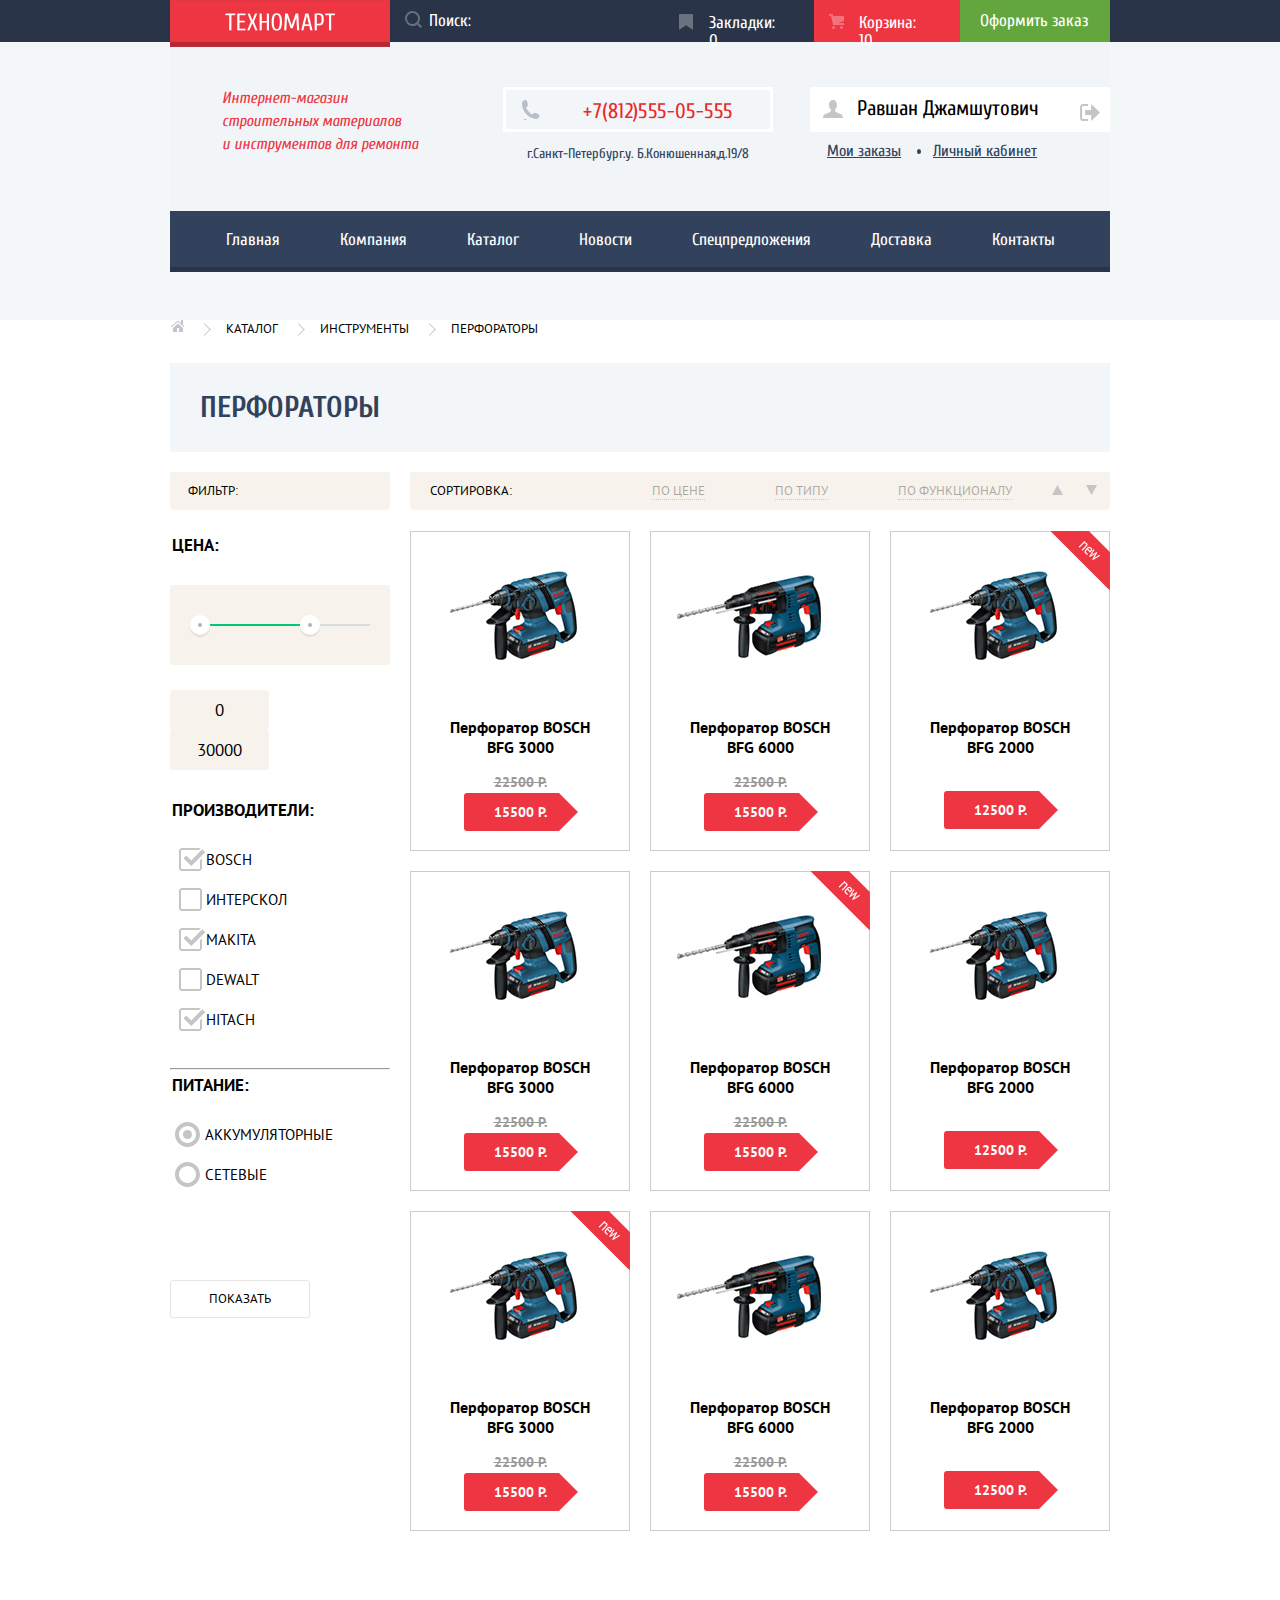
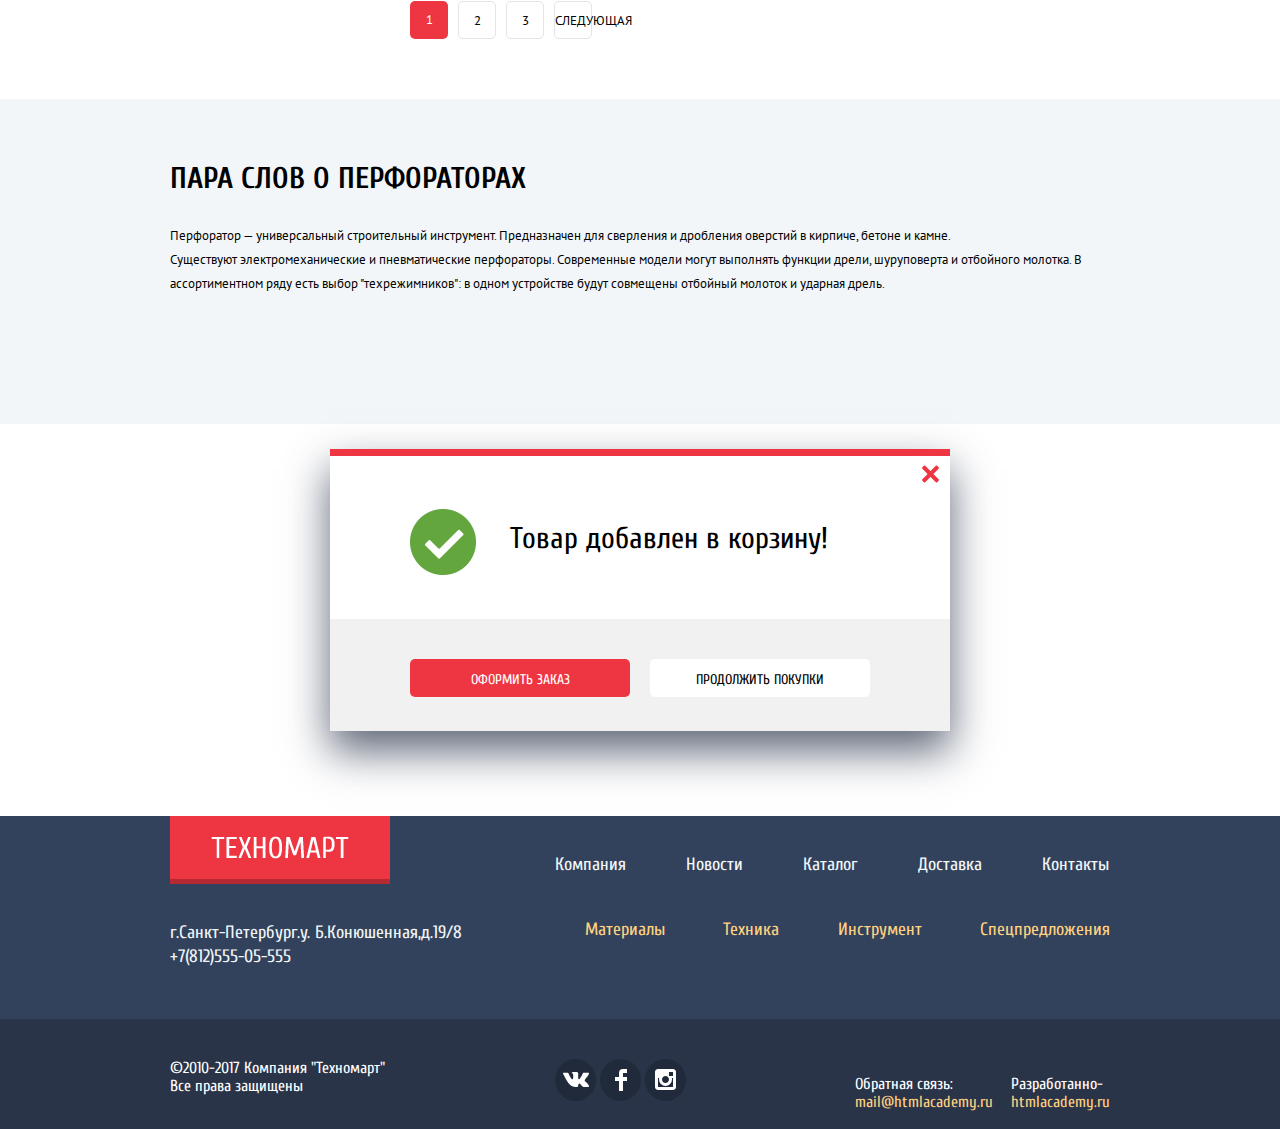
==== catalog.html @ 1ee50436 "Оформление контента" ====
<!DOCTYPE html>
<html lang="ru">

<head>
  <meta charset="utf-8">
  <title>technomart-catalog</title>
  <link href="https://fonts.googleapis.com/css?family=Cuprum:400,400i,700&amp;subset=cyrillic" rel="stylesheet">
  <link href="https://fonts.googleapis.com/css?family=PT+Sans:400,700&amp;subset=cyrillic" rel="stylesheet">
  <link rel="shortcut icon" type="image/x-icon" href="img/favicon16.png">
  <link rel="shortcut icon" type="image/x-icon" href="img/favicon32.png">
  <link rel="stylesheet" type="text/css" href="css/technomart.css">
</head>

<body>
  <header class="main_header">
    <div class="box_shopping_bar">
      <section class="shopping_bar">
        <a href="index.html" class="tehnomart_logo">
          <img src="img/tehnomart_logo.png" alt="tehnomart_logo" width="220" height="47">
        </a>
        <form method="get" action="URL" name="search_in_header" class="search_header">
          <button type="submit" name="serch_submit" value="найти" class="serch_button">
            <svg xmlns="http://www.w3.org/2000/svg" width="17" height="17" viewBox="0 0 17 17" class="serch_button">
              <path fill="#ffffff" d="M17 15.586l-3.542-3.542A7.465 7.465 0 0 0 15 7.5 7.5 7.5 0 1 0 7.5 15c1.71 0 3.282-.579 4.544-1.542L15.586 17 17 15.586zM2 7.5C2 4.467 4.467 2 7.5 2 10.532 2 13 4.467 13 7.5c0 3.032-2.468 5.5-5.5 5.5A5.506 5.506 0 0 1 2 7.5z" /></svg>
          </button>
          <label class="search_headline hidden_item" for="serch_id">Поиск:</label>
          <input type="search" class="search_line" id="serch_id">
        </form>
        <ul class="purchase_inform_list">
          <li class="purchase_inform_item"><a href="#" class="bookmarks">Закладки: 0</a></li>
          <li class="purchase_inform_item"><a href="#" class="basket basket_current">Корзина: 10</a></li>
          <li><a href="#" class="checkout_button">Оформить заказ</a></li>
        </ul>
      </section>
    </div>
    <div class="box_inform_and_navigation">
      <section class="inform_bar">
        <h1>
          Интернет-магазин<br>
          строительных материалов<br>
          и инструментов для ремонта<br>
        </h1>
        <address>
          <a href="tel:+7(812)555-05-555" class="tel_technomart">+7(812)555-05-555</a>
          <div class="street">г.Санкт-Петербург.у. Б.Конюшенная,д.19/8</div>
        </address>
        <div class="user_box">
          <div class="user_personal">
            <svg xmlns="http://www.w3.org/2000/svg" width="20" height="18" viewBox="0 0 20 18" class="user_icon">
              <path fill="#c5c5c5" d="M17.881 14.166c-2.144-.735-4.256-1.666-5.207-2.39-.657-.501-.77-1.618-.517-2.415 1.118-.903 1.864-2.477 1.864-4.278C14.021 2.276 12.221 0 10 0S5.979 2.276 5.979 5.083c0 1.801.746 3.374 1.863 4.277.253.798.141 1.915-.517 2.416-.95.724-3.063 1.654-5.207 2.39S0 18 0 18h20s.025-3.099-2.119-3.834z" />
            </svg>
            <a href="#" class="personal_profile">Равшан Джамшутович</a>
            <svg xmlns="http://www.w3.org/2000/svg" width="21" height="17" viewBox="0 0 21 17" class="logout_icon">
              <g fill="#c5c5c5">
                <path fill="#c5c5c5" d="M21 8.5L12.125 0v6h-6v5h6v6z" />
                <path fill="#c5c5c5" d="M3.106 13.952V3.048c.018-.376.171-1.057 1.01-1.057h5.027V0H4.116C1.938 0 1.112 1.81 1.087 3.027v10.946C1.112 15.189 1.938 17 4.116 17h5.027v-1.99H4.116c-.839 0-.992-.683-1.01-1.058z" />
              </g>
              <a class="visually_hidden profile_output">Выход</a>
            </svg>
          </div>
          <ul class="personal_list">
            <li class="personal_item"><a href="#">Мои заказы</a></li>
            <li class="personal_item"><a href="#">Личный кабинет</a></li>
          </ul>
        </div>
      </section>
      <nav class="site_navigation">
        <ul class="site_navigation_list">
          <li><a href="index.html" class="site_navigation_item">Главная</a></li>
          <li><a href="#" class="site_navigation_item">Компания</a></li>
          <li><a href="#" class="site_navigation_item">Каталог</a></li>
          <li><a href="#" class="site_navigation_item">Новости</a></li>
          <li><a href="#" class="site_navigation_item">Спецпредложения</a></li>
          <li><a href="#" class="site_navigation_item">Доставка</a></li>
          <li><a href="#" class="site_navigation_item">Контакты</a></li>
        </ul>
      </nav>
    </div>
  </header>
  <main class="container">
    <ul class="breadcrumbs">
      <li class="breadcrumbs_item"><a href="index.html" class="home_page"><span class="visually_hidden">Главная</span></a></li>
      <li class="breadcrumbs_item"><a href="catalog.html">Каталог</a></li>
      <li class="breadcrumbs_item"><a href="#">Инструменты</a></li>
      <li class="breadcrumbs_current">Перфораторы</li>
    </ul>
    <h1 class="inner_page">Перфораторы</h1>
    <div class="container_page">
      <section class="filters">
        <h2 class="headline_filters">Фильтр:</h2>
        <form method="get" action="URL" name="catalog_filter">
          <fieldset class="filters_item">
            <legend>цена:</legend>
            <div class="range_filter">
              <div class="range_controls">
                <div class="scale">
                  <div class="bar"></div>
                </div>
                <div class="toggle toggle_min"></div>
                <div class="toggle toggle_max"></div>
              </div>
              <div class="price_controls">
                <input name="min_price" type="text" value="0" class="min_price" />
                <input name="max_price" type="text" value="30000" class="max_price" />
              </div>
            </div>
          </fieldset>
          <fieldset class="filters_item">
            <legend>Производители:</legend>
            <ul>
              <li class="filters_manufacturers">
                <label for="checkbox_BOSCH" class="label_checkbox">
                  <input type="checkbox" name="filter_by_manufacturers" id="checkbox_BOSCH" value="BOSCH" class="visually_hidden filter_input filter_input_checkbox" checked>
                  <span class="checkbox_indicator"></span>
                  BOSCH</label>
              </li>
              <li class="filters_manufacturers">
                <label for="checkbox_Интерскол" class="label_checkbox">
                  <input type="checkbox" name="filter_by_manufacturers" id="checkbox_Интерскол" value="Интерскол"" class=" visually_hidden filter_input filter_input_checkbox">
                  <span class="checkbox_indicator"></span>
                  Интерскол</label>
              </li>
              <li class="filters_manufacturers">
                <label for="checkbox_Makita" class="label_checkbox">
                  <input type="checkbox" name="filter_by_manufacturers" id="checkbox_Makita" value="Makita" class="visually_hidden filter_input filter_input_checkbox" checked>
                  <span class="checkbox_indicator"></span>
                  Makita</label>
              </li>
              <li class="filters_manufacturers">
                <label for="checkbox_Dewalt" class="label_checkbox">
                  <input type="checkbox" name="filter_by_manufacturers" id="checkbox_Dewalt" value="Dewalt" class="visually_hidden filter_input filter_input_checkbox">
                  <span class="checkbox_indicator"></span>
                  Dewalt</label>
              </li>
              <li class="filters_manufacturers">
                <label for="checkbox_Hitach" class="label_checkbox">
                  <input type="checkbox" name="filter_by_manufacturers" id="checkbox_Hitach" value="Hitachi" class="visually_hidden filter_input filter_input_checkbox" checked>
                  <span class="checkbox_indicator"></span>
                  Hitach</label><br>
              </li>
            </ul>
          </fieldset>
          <hr>
          <fieldset class="filters_item">
            <legend>Питание:</legend>
            <ul>
              <li class="filters_manufacturers">
                <label for="supply_rechargeable" class="supply_label">
                  <input type="radio" value="rechargeable" id="supply_rechargeable" name="filter_by_supply" class="visually_hidden input_radio" checked>
                  <span class="radio_indicator"></span>
                  Аккумуляторные</label>
              </li>
              <li class="filters_manufacturers">
                <label for="supply_networked" class="supply_label">
                  <input type="radio" value="networked" id="supply_networked" name="filter_by_supply" class="visually_hidden input_radio">
                  <span class="radio_indicator"></span>
                  Сетевые</label>
              </li>
            </ul>
          </fieldset>
          <input type="submit" value="Показать" class="button_submit">
        </form>
      </section>
      <div class="box_right">
        <section class="sorting">
          <h2 class="headline_sorting">Сортировка:</h2>
          <ul class="sorting_list">
            <li class="sorting_item"> <a href="#">по цене</a></li>
            <li class="sorting_item"> <a href="#">по типу</a></li>
            <li class="sorting_item"> <a href="#" class="sorting_item sorting_current">по функционалу</a></li>
          </ul>
          <ul class="price_direction">
            <li class="price_direction_item">
              <svg xmlns="http://www.w3.org/2000/svg" width="11" height="10" viewBox="0 0 11 10">
                <path fill="#c5c5c5" d="M5.5 0L0 10h11z" />
                <a href="#" class="current">по возростанию</a>
              </svg>
            </li>
            <li class="price_direction_item">
              <svg xmlns="http://www.w3.org/2000/svg" width="11" height="10" viewBox="0 0 11 10">
                <path fill="#c5c5c5" d="M5.5 10L0 0h11" />
                <a href="#" class="price_down">по убыванию</a>
              </svg>
            </li>
          </ul>
        </section>
        <section class="catalog">
          <h2 class="visually_hidden">Список перфораторов</h2>
          <ul class="catalog_list">
            <li class="catalog_item">
              <div class="actions">
                <a href="#" class="buy">Купить</a>
                <a href="#" class="bookmark">В закладки</a>
              </div>
              <div class="image">
                <img src="img/Perforator_2.png" alt="Перфоратор BOSCH BFG 9000" width="218" height="168">
              </div>
              <h3 class="title">Перфоратор BOSCH BFG 3000</h3>
              <div class="discount">22500 Р.</div>
              <span class="price"> 15500 Р.</span>
            </li>
            <li class="catalog_item">
              <div class="actions">
                <a href="#" class="buy">Купить</a>
                <a href="#" class="bookmark">В закладки</a>
              </div>
              <div class="image">
                <img src="img/Perforator_3.png" alt="Перфоратор BOSCH BFG 9000" width="218" height="168">
              </div>
              <h3 class="title">Перфоратор BOSCH BFG 6000</h3>
              <div class="discount">22500 Р.</div>
              <span class="price"> 15500 Р.</span>
            </li>
            <li class="catalog_item">
              <div class="flag flag_new">новинка</div>
              <div class="actions">
                <a href="#" class="buy">Купить</a>
                <a href="#" class="bookmark">В закладки</a>
              </div>
              <div class="image">
                <img src="img/Perforator_2.png" alt="Перфоратор BOSCH BFG 9000" width="218" height="168">
              </div>
              <h3 class="title">Перфоратор BOSCH BFG 2000</h3>
              <span class="price"> 12500 Р.</span>
            </li>
            <li class="catalog_item">
              <div class="actions">
                <a href="#" class="buy">Купить</a>
                <a href="#" class="bookmark">В закладки</a>
              </div>
              <div class="image">
                <img src="img/Perforator_2.png" alt="Перфоратор BOSCH BFG 9000" width="218" height="168">
              </div>
              <h3 class="title">Перфоратор BOSCH BFG 3000</h3>
              <div class="discount">22500 Р.</div>
              <span class="price"> 15500 Р.</span>
            </li>
            <li class="catalog_item">
              <div class="flag flag_new">новинка</div>
              <div class="actions">
                <a href="#" class="buy">Купить</a>
                <a href="#" class="bookmark">В закладки</a>
              </div>
              <div class="image">
                <img src="img/Perforator_3.png" alt="Перфоратор BOSCH BFG 9000" width="218" height="168">
              </div>
              <h3 class="title">Перфоратор BOSCH BFG 6000</h3>
              <div class="discount">22500 Р.</div>
              <span class="price"> 15500 Р.</span>
            </li>
            <li class="catalog_item">
              <div class="actions">
                <a href="#" class="buy">Купить</a>
                <a href="#" class="bookmark">В закладки</a>
              </div>
              <div class="image">
                <img src="img/Perforator_2.png" alt="Перфоратор BOSCH BFG 9000" width="218" height="168">
              </div>
              <h3 class="title">Перфоратор BOSCH BFG 2000</h3>
              <span class="price"> 12500 Р.</span>
            </li>
            <li class="catalog_item">
              <div class="flag flag_new">новинка</div>
              <div class="actions">
                <a href="#" class="buy">Купить</a>
                <a href="#" class="bookmark">В закладки</a>
              </div>
              <div class="image">
                <img src="img/Perforator_2.png" alt="Перфоратор BOSCH BFG 9000" width="218" height="168">
              </div>
              <h3 class="title">Перфоратор BOSCH BFG 3000</h3>
              <div class="discount">22500 Р.</div>
              <span class="price"> 15500 Р.</span>
            </li>
            <li class="catalog_item">
              <div class="actions">
                <a href="#" class="buy">Купить</a>
                <a href="#" class="bookmark">В закладки</a>
              </div>
              <div class="image">
                <img src="img/Perforator_3.png" alt="Перфоратор BOSCH BFG 9000" width="218" height="168">
              </div>
              <h3 class="title">Перфоратор BOSCH BFG 6000</h3>
              <div class="discount">22500 Р.</div>
              <span class="price"> 15500 Р.</span>
            </li>
            <li class="catalog_item">
              <div class="actions">
                <a href="#" class="buy">Купить</a>
                <a href="#" class="bookmark">В закладки</a>
              </div>
              <div class="image">
                <img src="img/Perforator_2.png" alt="Перфоратор BOSCH BFG 9000" width="218" height="168">
              </div>
              <h3 class="title">Перфоратор BOSCH BFG 2000</h3>
              <span class="price"> 12500 Р.</span>
            </li>
          </ul>
          <ul class="pagination_list">
            <li class=" pagination_item"><span class="current">1</span></li>
            <li class="pagination_item"><a href="#">2</a></li>
            <li class="pagination_item"><a href="#">3</a></li>
            <li class="pagination_item"><a class="next" href="#">следующая</a></li>
          </ul>
        </section>
      </div>
    </div>
    <div class="punch_container">
      <div class="punch_box">
        <h2 class="headline_punch">Пара слов о перфораторах</h2>
        <p class="text_punch">
          Перфоратор — универсальный строительный инструмент. Предназначен для сверления и дробления оверстий в кирпиче, бетоне и камне.<br>
          Существуют электромеханические и пневматические перфораторы. Современные модели могут выполнять функции дрели, шуруповерта и отбойного молотка. В <br>
          ассортиментном ряду есть выбор "техрежимников": в одном устройстве будут совмещены отбойный молоток и ударная дрель. </p>
      </div>
    </div>
    <section class="popup_catalog">
      <div class="popup_upper_box">
        <h2 class="popua_catalog_headline">Товар добавлен в корзину!</h2>
        <button class="popup_catalog_close">Закрыть</button>
      </div>
      <div class="punch_lower_box">
        <ul class="popup_catalog_list">
          <li><a href="#" class="button make_purchase">Оформить заказ</a></li>
          <li><button class="button continue_shopping">Продолжить покупки</button></li>
        </ul>
      </div>
    </section>
  </main>
  <footer class="main_footer">
    <div class="footer_site_info">
      <div class="top_site_info">
        <a href="index.html" class="logo_footer">
          <img src="img/logo_footer.jpg" alt="tehnomart_logo" width="220" height="68" class="logo_footer">
        </a>
        <ul class="footer_site_nav_list">
          <li class="footer_site_nav_item"><a href="#">Компания</a></li>
          <li class="footer_site_nav_item"><a href="#">Новости</a></li>
          <li class="footer_site_nav_item"><a href="#">Каталог</a></li>
          <li class="footer_site_nav_item"><a href="#">Доставка</a></li>
          <li class="footer_site_nav_item"><a href="#">Контакты</a></li>
        </ul>
      </div>
      <div class="bottom_site_info">
        <nav class="footer_catalog_nav">
          <ul class="footer_catalog_nav">
            <li class="footer_catalog_nav_item"><a href="#">Материалы</a></li>
            <li class="footer_catalog_nav_item"><a href="#">Техника</a></li>
            <li class="footer_catalog_nav_item"><a href="#">Инструмент</a></li>
            <li class="footer_catalog_nav_item"><a href="#">Спецпредложения</a></li>
          </ul>
        </nav>
        <address class="address_footer">г.Санкт-Петербург.у. Б.Конюшенная,д.19/8 <br> <a href="tel:+78125550555" class="address_footer">+7(812)555-05-555</a>
        </address>
      </div>
    </div>
    <div class="box_additional_info">
      <div class="additional_info">
        <p class="copyright">©2010-2017 Компания "Техномарт"<br>
          Все права защищены</p>
        <div class="footer_social">
          <h2 class="visually_hidden">Соц.сети</h2>
          <ul class="social_networks">
            <li>
              <a href="#" class="social_button"><span class="visually_hidden">vkontacte</span>
                <svg xmlns="http://www.w3.org/2000/svg" width="26" height="15" viewBox="0 0 26 15">
                  <path fill="#FFF" d="M16.138 11.51c.956-.309 2.18 2.04 3.483 2.939.978.681 1.727.534 1.727.534l3.473-.05s1.815-.112.957-1.554c-.071-.12-.503-1.069-2.585-3.022-2.177-2.043-1.882-1.712.739-5.244 1.597-2.153 2.236-3.468 2.036-4.028-.192-.539-1.365-.399-1.365-.399L20.69.713c-.381.001-.704.119-.851.515-.003.004-.621 1.666-1.445 3.079-1.741 2.989-2.436 3.148-2.724 2.961-.661-.433-.494-1.737-.494-2.664 0-2.897.432-4.105-.846-4.417-.427-.104-.739-.172-1.828-.182-1.392-.021-2.574 0-3.244.329-.445.223-.786.712-.579.74.26.035.843.16 1.155.586.401.552.389 1.789.389 1.789s.229 3.411-.54 3.834c-.528.29-1.25-.302-2.803-3.016-.793-1.388-1.392-2.922-1.392-2.922s-.116-.285-.326-.441c-.25-.185-.6-.244-.6-.244L.848.684S.29.7.085.946c-.182.218-.015.668-.015.668s2.909 6.881 6.203 10.347c3.02 3.182 6.452 2.971 6.452 2.971h1.555s.469-.054.709-.312c.224-.24.214-.691.214-.691s-.031-2.109.935-2.419z" />
                </svg>
              </a>
            </li>
            <li>
              <a href="#" class="social_button"><span class="visually_hidden">facebook</span>
                <svg xmlns="http://www.w3.org/2000/svg" width="12" height="22" viewBox="0 0 12 22">
                  <path fill="#FFF" d="M12 4V0H8a4 4 0 0 0-4 4v4H0v4h4v10h4V12h4V8H8V4h4z" />
                </svg>
              </a>
            </li>
            <li>
              <a href="#" class="social_button"><span class="visually_hidden">instagram</span>
                <svg xmlns="http://www.w3.org/2000/svg" width="21" height="21" viewBox="0 0 21 21">
                  <path fill="#FFF" d="M18 0H3C1.35 0 0 1.35 0 3v15c0 1.65 1.35 3 3 3h15c1.65 0 3-1.35 3-3V3c0-1.65-1.35-3-3-3zm-7.5 7c1.93 0 3.5 1.57 3.5 3.5S12.43 14 10.5 14 7 12.43 7 10.5 8.57 7 10.5 7zM18 18H3V9h1.181A6.504 6.504 0 0 0 4 10.5a6.5 6.5 0 1 0 13 0 6.45 6.45 0 0 0-.181-1.5H18v9zm0-11h-4V3h4v4z" />
                </svg>
              </a>
            </li>
          </ul>
        </div>
        <div class="footer_copyright">
          <p class="feedback">
            Обратная связь:<br>
            <a href="mailto:mail@htmlacademy.ru" class="developer_contacts">mail@htmlacademy.ru</a>
          </p>
          <p class="developed">
            Разработанно-<br>
            <a href="https://up.htmlacademy.ru/htmlcss/24" class="developer_contacts">htmlacademy.ru</a>
          </p>
        </div>
      </div>
    </div>
  </footer>
</body>

</html>
---- css/technomart.css ----
body {
  min-width: 960px;
  margin: 0;

  font-family: "Cuprum", Arial, sans-serif;
  font-size: 14px;
  line-height: 18px;
  font-weight: 400;
}

a {
  text-decoration: none;
}

img {
  max-width: 100%;
  height: auto;
}

.visually_hidden:not(:focus):not(:active),
input[type="checkbox"].visually-hidden,
input[type="radio"].visually-hidden {
  position: absolute;

  width: 1px;
  height: 1px;
  margin: -1px;
  border: 0;
  padding: 0;

  white-space: nowrap;

  clip-path: inset(100%);
  clip: rect(0 0 0 0);
  overflow: hidden;
}


.button {
  font: inherit;
  color: #ffffff;
  text-transform: uppercase;
  
  background-color: #ee3643;
  border: none;

  display: inline-block;
  padding: 14px 45px;
  border-radius: 5px;

  text-align: center;
  vertical-align: middle;
}
.button:hover,
.button:focus  {
  background-color: #ca2c37;
}
.button:active {
  background-color: #ba2732;
}
.button.disabled,
.button:disabled{
  cursor: default;
  opacity: 0,5;
}


hr {
  color: #f2f6f8;
  margin: 0;
  padding: 0;
}

/*----------------------------HEADER-------------------------------------*/

.tehnomart_logo {
 z-index: 10;
}

.shopping_bar {
  background-color: #293449;
  justify-content: flex-end;
  height: 42px;

  position: relative;
}


/*----------строка поиска---------------*/
.search_header{
  display: flex;
  flex-wrap: wrap;
  width: 260px;

  align-items: center;

  padding-left: 15px;
}

.search_header:hover,
.search_header:focus{
  background-color: #fff;
}

.search_header:hover .search_line,
.search_header:focus .search_line{
  background-color: #fff;
  width: 85%;
}

.search_header:hover .serch_button,
.search_header:focus .serch_button{
 padding-right: 7px;
}
.search_header:hover path{
 fill: #e9292a;
}


.search_header:hover .search_headline,
.search_header:focus .search_headline{
 display: none;
}


.search_headline {
  color: #ffffff;
  font-size: 17px;

  margin-left: 7px;
  margin-right: 3px;

}

.search_line {
  margin: 0;
  padding: 0;
  height: 40px;
  width: 185px;

  background-color: #293449;
  color: #000;
  font-size: 17px;

  border: none;
}

.search_line:focus,
.search_line:hover {
  background-color: #ffffff;

  /*стиль текста в строке*/

  background-color: #ffffff;
  color: #000000;
  font-family: Cuprum;
  font-size: 17px;
  font-weight: 400;
  line-height: 18px;
}


.serch_button {
  border: none;
  background: transparent;

  margin: 0;
  padding: 0;
}

.serch_button   path{
 fill:rgba(252, 252, 252, 0.3);
}

.serch_button:hover path,
.serch_button:focus path {
 fill:rgba(252, 252, 252, 1);
}

.serch_button:active path {
  fill: #e9292a;
}


/*------------shopping_bar (продолжение верхней строки шапки)---------------*/

.purchase_inform_list {
  list-style: none;
  margin: 0px;
  padding: 0px;
}

.purchase_inform_item a:link,
.purchase_inform_item a:visited {
  color: #ffffff;
  font-size: 17px;
  line-height: 18px;

  box-sizing: border-box;
  height: 42px;

  position: relative;
}

.purchase_inform_item a:hover,
.purchase_inform_item a:focus {
  background-color: #212a3a;
}

.purchase_inform_item a:active {
  background-color: #161d29;
  opacity: 0.6;
}

.purchase_inform_list .basket_current {

  background-color: #ee3643;
}

.purchase_inform_list .bookmarks::before {
  position: absolute;
  content: "";
  top: 14px;
  left: 15px;

  width: 20px;
  height: 17px;

  background-image: url(../svg/icon-bookmark.svg);
  background-repeat: no-repeat;
  position: 0 0;

  opacity: 0.3;
}


.purchase_inform_list .basket::before {
  position: absolute;
  content: "";
  top: 14px;
  left: 15px;

  width: 20px;
  height: 17px;

  background-image: url(../svg/icon-cart.svg);
  background-repeat: no-repeat;
  position: 0 0;

  opacity: 0.3;
}


.purchase_inform_item a:hover::before,
.purchase_inform_item a:focus::before {
  opacity: 1;
}

.checkout_button:link,
.checkout_button:visited {

  color: #ffffff;
  font-size: 17px;
  padding: 0;

  background-color: #63a63e;

  box-sizing: border-box;
  padding-left: 20px;
  padding-top: 12px;

  width: 150px;
  height: 42px;
}


.checkout_button:hover,
.checkout_button:focus {
  background-color: #5fbb2d;
}

.checkout_button:active {
  background-color: #518534;
  opacity: 0.5;
}


/*---------inform_bar(средняя строка шапки)-----------*/


.inform_bar {
  background-color: #f1f5f7;
}

.inform_bar h1 {
  color: #ee3643;
  font-size: 16px;
  line-height: 23px;
  font-style: italic;
  font-weight: 400;
  margin: 0px;

  margin-left: 52px;
}

address {
  text-decoration: none;
  font-style: normal;
  margin-left: 85px
}


.tel_technomart:link,
.tel_technomart:visited,
.tel_technomart:hover,
.tel_technomart:focus .tel_technomart:active {

  color: #e9292a;
  font-size: 21px;
  line-height: 21px;
  letter-spacing: 0.42px;

  display: block;
  box-sizing: border-box;


  width: 270px;
  height: 45px;
  border: 3px solid #ffffff;
  background-color: #f2f6f8;


  padding-top: 11px;

  padding-left: 40px;
  text-align: center;

  position: relative;

}

.tel_technomart:link::before {
  position: absolute;
  content: "";
  top: 10px;
  left: 15px;

  width: 20px;
  height: 20px;

  background-image: url(../svg/icon-phone.svg);
}


.street {
  color: #32425c;
  font-size: 14px;
  line-height: 24px;

  text-align: center;

  margin-top: 10px;
}

.profile_list {
  list-style: none;
  margin: 0px;
  padding: 0px;

  display: flex;
  justify-content: space-between;

  position: relative;
  margin-left: auto;
}

.profile_item {
  margin-right: 10px;
}

.profile_item:last-child {
  margin-right: 0;
}

.profile_list a:link,
.profile_list a:visited {

  color: #000000;
  font-size: 21px;
  font-weight: 400;

  display: block;
  padding-top: 13px;
  padding-left: 25px;
  padding-right: 25px;

  box-sizing: border-box;
  height: 45px;
  text-align: center;

  background-color: #fff;
}

.profile_list a:hover,
.profile_list a:focus {
  color: #ee3643;
}

.profile_list :hover path,
.profile_list :focus path {
  fill: #32425c;
}

.profile_list a:active {
  color: #000000;
  opacity: 0.3;
}

.profile_list :active path {
  fill: #c5c5c5;
}

.profile_item a .come_in {
  padding-left: 46px;
}

.come_in_icon {
  position: absolute;
  top: 10px;
}


.site_navigation_list {
  list-style: none;
  margin: 0px;
  padding: 0px;

  display: flex;
  flex-wrap: wrap;
  min-height: 60px;

  box-shadow: inset 0 -5px 0 #293449;
  background-color: #32425c;

  align-items: center;
  justify-content: space-around;

}

.site_navigation_list a {
  color: #ffffff;
  font-size: 17px;
  display: block;

  padding-top: 20px;
  padding-bottom: 23px;
  padding-left: 30px;
  padding-right: 30px;
}

.site_navigation_list a:hover,
.site_navigation_list a:focus {
  background-color: #293449;
}

.site_navigation_list a:active {
  opacity: 0.5;
}


/*-------------------------MAIN-------------------------------*/

/*------catalog-navigation----*/

.catalog_navigation {
  margin: 0 auto;
  padding: 0;
  width: 940px;

  margin-bottom: 53px;
  position: relative;
}

.catalog_navigation_list {
  list-style: none;
  margin: 0;
  padding: 0;


  display: flex;
  flex-wrap: wrap;
  justify-content: space-between;
}


.catalog_navigation_item {
  width: 300px;
  height: 123px;

  margin: 0;
  position: relative;
}

.catalog_navigation_item:nth-child(1) {
  background-color: #ffbf47;
}

.catalog_navigation_item:nth-child(1)::before {
  position: absolute;
  content: "";
  top: 30px;
  left: 210px;

  width: 44px;
  height: 65px;

  background-image: url(../svg/icon-1.svg);
  background-repeat: no-repeat;
  background-position: 0 0;

}

.catalog_navigation_item:nth-child(2) {
  background-color: #3bbce3;
}

.catalog_navigation_item:nth-child(2)::before {
  position: absolute;
  content: "";
  top: 30px;
  left: 200px;

  width: 75px;
  height: 61px;

  background-image: url(../svg/icon-2.svg);
  background-repeat: no-repeat;
  background-position: 0 0;
}

.catalog_navigation_item:nth-child(3) {
  background-color: #dc91d8;
}

.catalog_navigation_item:nth-child(3)::before {
  position: absolute;
  content: "";
  top: 30px;
  left: 190px;

  width: 78px;
  height: 62px;

  background-image: url(../svg/icon-3.svg);
  background-repeat: no-repeat;
  background-position: 0 0;
}


.catalog_navigation_item:nth-child(4) {
  background-color: #8ed78f;

  margin-left: 640px;
  margin-top: 20px;
}

.catalog_navigation_item:nth-child(4)::before {
  position: absolute;
  content: "";
  top: 25px;
  left: 200px;

  width: 60px;
  height: 70px;

  background-image: url(../svg/icon-4.svg);
  background-repeat: no-repeat;
  background-position: 0 0;
}

.catalog_navigation_item:nth-child(5) {
  background-color: #ffc047;

  margin-left: 640px;
  margin-top: 20px;
}

.catalog_navigation_item:nth-child(5)::before {
  position: absolute;
  content: "";
  top: 31px;
  left: 190px;

  width: 80px;
  height: 63px;

  background-image: url(../svg/icon-5.svg);
  background-repeat: no-repeat;
  background-position: 0 0;
}





.catalog_navigation h3 {
  margin: 0;
  padding: 0;

  color: #ffffff;
  font-size: 24px;
  line-height: 30px;
  font-weight: 700;

  position: absolute;
  top: 25px;
  left: 24px;
}



.catalog_navigation_list a:link,
.catalog_navigation_list a:visited {
  color: #ffffff;
  font-size: 14px;
  line-height: 18px;
  text-transform: uppercase;

  box-sizing: border-box;
  text-align: center;
  padding-top: 12px;


  width: 135px;
  height: 38px;


  background-color: rgba(0, 0, 0, 0.1);

  border-radius: 3px;

  position: absolute;
  top: 63px;
  left: 25px;

}

.catalog_navigation_list a:hover,
.catalog_navigation_list a:focus {
  background-color: rgba(0, 0, 0, 0.2);
}

.catalog_navigation_list a:active {
  background-color: rgba(0, 0, 0, 0.3);
}

.catalog_navigation_list a:nth-child()

/*-------------------------------ПОУЛЯРНЫЕ ТОВАРЫ-----------------------*/
.horizontal_сolumn {
  width: 940px;
  height: 90px;

  background-color: #f9f5f0;

  position: relative;
}

.horizontal_сolumn h2 {
  color: #32425c;
  font-size: 30px;
  line-height: 30px;
  text-transform: uppercase;

  margin-right: 373px;
  margin-left: 30px;
  margin-bottom: 35px;
  margin-top: 33px;
  padding: 0px;
}

.horizontal_сolumn a:link,
.horizontal_сolumn a:visited {
  background-color: #ee3643;
  border-radius: 5px;

  color: #ffffff;
  line-height: 18px;
  text-transform: uppercase;

  position: absolute;
  top: 25px;
  right: 25px;

  padding: 15px 55px;
  margin: 0;
}

.horizontal_сolumn a:hover,
.horizontal_сolumn a:focus {
  background-color: #ca2c37;
}

.horizontal_сolumn a:active {
  background-color: #ba2732;
}

/*---------------------КАРТОЧКИ ПРОИЗВОДИТЕЛЕЙ----------------------*/
.box_manufacturers {
  width: 220px;
  height: 145px;
  border: 1px solid #e5e5e5;
  background-color: #ffffff;
  margin-bottom: 20px;

  position: relative;
}

.box_manufacturers:hover,
.box_manufacturers:focus,
.box_manufacturers:active {
  width: 220px;
  height: 145px;
  box-shadow: 0 10px 25px rgba(41, 52, 73, 0.5);
  background-color: #ffffff;
}

.manufacturers_list {
  list-style-type: none;
  margin: 0;
  padding: 0;
}

.manufacturers_list a:active {
  opacity: 0.3;

  display: block;
  width: 100%;
}

.manufacturers_list img {
  position: absolute;
  top: 50%;
  left: 50%;
  transform: translate(-50%, -50%);
}


.box_about_purchase {
  background-color: #f4f8f9;

  display: flex;
  width: 100%;
  min-height: 522px;
  margin-bottom: 80px;

}

.about_purchase {
  display: flex;
  flex-wrap: wrap;
  justify-content: space-between;
  width: 940px;
  min-height: 455px;

  margin: 0 auto;
}

/*--------*/
.service {
  margin-top: 65px;
  margin-bottom: 75px;
  width: 100%;
}

.service_headline {
  margin: 0;
  padding: 0;

  font-family: Cuprum;
  font-size: 30px;
  line-height: 30PX;
  font-weight: 400;
  text-transform: uppercase;

  margin-bottom: 35px;
}

.service p {
  margin: 0;
  padding: 0;

  color: #000000;
  font-family: "PT Sans";
  font-size: 14px;
  line-height: 24px;
  font-weight: 400;
}

.headline_sections {
  position: relative;
}

.headline_sections::before {
  content: "";

  position: absolute;
  top: -45px;
  left: 230px;

  background-image: url("../img/line.png");
  background-position: 0 0;
  background-repeat: repeat;


  width: 10px;
  height: 280px;
}

.headline_list {
  list-style: none;
  padding: 0;
  margin: 0;
}


.headline_list button {
  border: none;
  margin: 0;
  padding: 0;

  background-color: #32425c;
  color: #fff;
  box-shadow: 0 1px 0 #293449;

  box-sizing: border-box;
  width: 240px;
  height: 61px;

  margin-bottom: 1px;
  padding: 15px;

  color: #fff;
  font-family: Cuprum;
  font-size: 21px;
  font-weight: 700;
  line-height: 30px;
  text-align: left;
}

.headline_list .current {
  background-color: #fff;
  color: #32425c;
}

.headline_list .headline_paragraph:hover,
.headline_list .headline_paragraph:focus {
  background-color: #293449;
}

.headline_list .headline_paragraph:active {
  background-color: #ffffff;
  color: #32425c;
}

.sections {
  list-style: none;
  margin: 0;
  padding: 0;

  overflow: hidden;
}

.sections h2 {
  margin: 0;

  color: #32425c;
  font-family: Cuprum;
  font-size: 36px;
  font-weight: 400;
  line-height: 36px;
  text-transform: uppercase;

  margin-bottom: 35px;
}

.sections p {
  margin: 0;
  padding: 0;

  color: #000000;
  font-family: "PT Sans";
  font-size: 13px;
  font-weight: 400;
  line-height: 24px;
  line-height: 24px;

}

.shipping {
  padding-right: 350px;

  position: relative;
}

.shipping::before {
  content: "";

  width: 470px;
  height: 260px;

  background-image: url(../img/car.png);
  background-repeat: no-repeat;

  position: absolute;
  top: 20px;
  left: 150px;
}

.warranty {
  padding-right: 240px;

  position: relative;


  display: none;
}

.warranty::before {
  content: "";


  width: 389px;
  height: 283px;

  background-image: url(../img/warranty.png);
  background-repeat: no-repeat;

  position: absolute;
  top: 1px;
  left: 240px;
}

.credit {
  padding-right: 350px;

  position: relative;

  display: none;
}

.credit::before {
  content: "";

  width: 465px;
  height: 285px;

  background-image: url(../img/credit.png);
  background-repeat: no-repeat;

  position: absolute;
  top: -3px;
  left: 165px;
}

.buttom_credit {
  margin-top: 30px;
}

/*-------------------контакты и о компании----------------------*/

.before_footer h2 {
  margin: 0px;
  padding: 0px;
  margin-bottom: 30px;

  font-size: 30px;
  line-height: 30px;
  text-transform: uppercase;
}

.transport_companies_list {
  list-style: none;
  margin: 0;
  padding: 0;

  margin-bottom: 40px;
  margin-top: 25px;
}




.transport_companies_item {
  font-size: 18px;
  
  margin-bottom: 15px;
  padding-left: 35px;

  position: relative;
}

.transport_companies_item::before {
  content: "";
  width: 25px;
  height: 2px;
  background-color: #ee3643;

  position: absolute;
  left: 2px;
  top: 9px;

}


.transport_companies_item:last-child {
  margin-bottom: 0;
}

.about_company a {
  padding: 13px 40px;
  border-radius: 5px;
}

.before_footer h2 {
  font-size: 30px;
  line-height: 30px;
  margin-bottom: 30px;


}

.contacts a {
  padding-left: 63px;
  padding-right: 60px;
  padding-top: 13px;
  padding-bottom: 13px;

  border-radius: 5px;
}

.before_footer p {
  font-family: "PT Sans";
  font-size: 13px;
  line-height: 24px;

  padding: 0px;
  margin: 0px;
}

.about_company p:nth-child(2) {
  margin-bottom: 20px;
}

.contacts p {
  margin-bottom: 30px;
}

.min_map {
  margin-bottom: 40px;
}

/*-----------------popua_map--------------*/

.box_popup_map {
  width: 940px;
  height: 447px;
  box-shadow: 0 0 15px 1px rgba(47, 42, 43, 0.5);
  background-color: #c5c5c5;
  margin-bottom: 40px;

  margin: 0 auto;
  /*position: absolute;*/

  position: relative;
}

.popup_map_close {
  width: 21px;
  height: 21px;

  font-size: 0;
  border: 0;

  position: absolute;
  top: 7px;
  right: 10px;

  cursor: pointer;
  background-color: transparent;
}

.popup_map_close::before,
.popup_map_close::after {
  content: "";

  position: absolute;
  top: 10px;
  left: 1px;


  width: 21px;
  height: 4px;

  background-color: #ee3643;
  border-radius: 1px;
}

.popup_map_close:before {
  transform: rotate(45deg);
}

.popup_map_close::after {
  transform: rotate(-45deg);
}


.box_lower_popup {
  width: 620px;
  height: 112px;
  background-color: #f1f1f1;
}

/*------------------------------FOOTER-------------------------------------------*/


.footer_site_info {
  background-color: #32425c;
}

/*-------------навигация по сайту(футер)-------------*/
.footer_site_nav_list {
  list-style: none;
  margin: 0px;
  padding: 0px;

  display: flex;
  flex-wrap: wrap;

  min-width: 555px;
  padding-top: 40px;
}

.footer_site_nav_list li {
  margin-right: 60px;

}

.footer_site_nav_list li:last-child {
  margin-right: 0;
}

.footer_site_nav_list a:link,
.footer_site_nav_list a:visited {
  color: #f3f7f9;
  font-size: 18px;


  display: block;
}

.footer_site_nav_list a:hover,
.footer_site_nav_list a:focus {
  text-decoration: underline;
}

.footer_site_nav_list a:active {
  color: #fff;
  opacity: 0.5;
}


/*------навигация по каталогу (футер)-------------*/


.footer_catalog_nav {
  list-style: none;
  margin: 0;
  padding: 0;

  display: flex;
  flex-wrap: wrap;
  justify-content: space-between;

  width: 525px;
}


.footer_catalog_nav a:link,
.footer_catalog_nav a:visited {
  color: #ffd180;
  font-size: 18px;

  display: block;

  margin-right: 60px;

}

.footer_catalog_nav a:hover,
.footer_catalog_nav a:focus {
  text-decoration: underline;
}

.footer_catalog_nav a:active {
  color: #ffd180;
  opacity: 0.5;
}

.address_footer {
  margin: 0;

  font-style: normal;
  color: #f1f5f7;
  font-size: 18px;
  line-height: 24px;

  margin-right: 90px;
  width: 322px;

  margin-bottom: 50px;

}

.footer_catalog_nav a:last-child {
  margin-right: 0;
}


.copyright {
  color: #ffffff;
  font-size: 16px;
  line-height: 18px;
  margin-bottom: 0px;
  margin-top: 0px;
}

.social_networks {
  list-style: none;
  margin: 0px;
  padding: 0px;

  display: flex;
  flex-wrap: wrap;
  width: 135px;

  margin: 0 auto;


}

.social_button {
  width: 41px;
  height: 42px;
  background-color: #212a3a;

  border-radius: 50%;
  margin-right: 4px;

  display: flex;
  align-items: center;
  justify-content: center;
}

.social_button:hover,
.social_button:focus,
.social_button:active {
  background-color: #ee3643;
}

.social_button:nth-child {
  margin-right: 0;
}






.feedback {
  color: #ffffff;
  font-size: 16px;
  line-height: 18px;
}

.developer_contacts:link,
.developer_contacts:visited {
  color: #ffd180;
  font-size: 16px;
  line-height: 18px;
}

.developer_contacts:hover,
.developer_contacts:focus {
  text-decoration: underline;
}

.developer_contacts:active {
  color: #ee3643;
  text-decoration: none;
}

.developed {
  color: #ffffff;
  font-size: 16px;
  line-height: 18px;
}

/*---------------------------------------MAIN CATALOG------------------------------------*/
.personal {
  list-style: none;
  margin: 0;
  padding: 0;

  width: 300px;
}

.user_box {
  position: relative;
  margin-left: auto;
}


.user_personal:hover >svg path,
.user_personal:focus >svg path {
  fill: #32425c;
}

.user_personal:active {
  opacity: 0.3;
}

.user_icon {
  position: absolute;
  top: 13px;
  left: 13px;
}

.logout_icon {
  position: absolute;
  top: 17px;
  right: 10px;
}

/* состояния отдельно для каждой иконк
.user_icon:hover path,
.user_icon:focus path {
  fill: #32425c;
}

.user_icon:active{
  opacity: 0.3;
}  

.logout_icon {
  position: absolute;
  top: 17px;
  right: 10px;
}
.login_icon:hover path,
.login_icon:focus path {
  fill: #32425c;
}

.login_icon:active{
  opacity: 0.3;
}
*/



.personal_profile {
  display: block;

  padding-top: 12px;
  padding-left: 47px;
  padding-right: 65px;

  box-sizing: border-box;
  width: 300px;
  height: 45px;

  font-size: 21px;
  color: #000;
  background-color: #fff;
}




.personal_list {
  list-style: none;
  margin: 0px;
  padding: 0px;

  margin-left: 17px;
  margin-top: 10px;

  display: flex;
  min-height: 15px;
  width: 210px;
  justify-content: space-between;
}

.personal_item a:link,
.personal_item a:visited {
  color: #32425c;
  font-size: 16px;
  line-height: 18px;
  text-decoration: underline;
}


.personal_item:first-child a {
  position: relative;

}

.personal_item:first-child a::after {
  position: absolute;
  content: "";

  width: 4px;
  height: 5px;
  background-color: #32425c;
  border-radius: 50%;

  top: 7px;
  left: 90px;

}

.personal_item a:hover,
.personal_item a:focus {
  color: #ee3643;
  text-decoration: underline;
}

.personal_item a:active {
  text-decoration: underline;
  color: #32425c;
  opacity: 0.3;
}

h1.inner_page {
  margin: 0 auto;
  padding: 0;

  color: #32425c;
  font-size: 30px;
  line-height: 30px;
  text-transform: uppercase;
  font-style: normal;

  box-sizing: border-box;

  width: 940px;
  height: 89px;
  background-color: #f2f6f8;

  padding-top: 30px;
  padding-left: 30px;

  margin-bottom: 20px;
}




.breadcrumbs {
  list-style: none;
  margin: 0 auto;
  padding: 0;
  width: 940px;

  display: flex;
  justify-content: flex-start;
  flex-wrap: wrap;
  margin-bottom: 25px;

}

.breadcrumbs a {

  color: #000000;
  font-family: "PT Sans";
  font-size: 13px;
  font-weight: 400;
  line-height: 18px;
  text-transform: uppercase;
}


.breadcrumbs_current {
  color: #000000;
  font-family: "PT Sans";
  font-size: 13px;
  font-weight: 400;
  line-height: 18px;
  text-transform: uppercase;
}


.breadcrumbs_item {
  position: relative;

  margin-right: 42px;
}

.breadcrumbs_item::after {
  content: "";
  position: absolute;
  top: 5px;
  right: -25px;

  width: 8px;
  height: 8px;

  border-right: 1px solid #c5c9d1;
  border-top: 1px solid #c5c9d1;
  transform: rotate(45deg);
  background-color: #fff;
}

.breadcrumbs_item:last-child {
  margin-right: 0;
}


.breadcrumbs_item:first-child {

  width: 14px;
  height: 12px;



  background-image: url(../svg/icon-home.svg);
  background-repeat: no-repeat;
  background-position: 0 0;
}


.filters {
  width: 220px;
}

.headline_filters {
  margin: 0;

  box-sizing: border-box;

  width: 220px;
  height: 38px;


  padding-top: 10px;
  padding-left: 18px;



  color: #000000;
  font-family: "PT Sans";
  font-size: 13px;
  font-weight: 400;
  line-height: 18px;
  text-transform: uppercase;

  background-color: #f7f3ec;
  border-radius: 3px;

  margin-bottom: 20px;
  margin-right: 20px;
}

.filters ul {
  list-style: none;
  padding: 0;
  margin: 0;
}

.filters_manufacturers {
  margin-bottom: 20px;
}

.filters_supply {
  margin-bottom: 20px;
}


.price_direction {
  list-style: none;
  margin: 0;

  display: flex;
  width: 45px;
  justify-content: space-between;
}

.price_direction_item:hover path,
.price_direction_item:focus path {
  fill: #000;
}

.price_direction_item .current path {
  fill: #ee3643;
}



legend {
  color: #000000;
  font-family: "PT Sans";
  font-size: 17px;
  font-weight: 700;
  line-height: 30px;
  text-transform: uppercase;
  margin-bottom: 25px;
}

.filters fieldset {
  border: none;
  padding: 0;
  margin: 0;
}


.filters label {
  color: #000000;
  font-family: "PT Sans";
  font-size: 15px;
  font-weight: 400;
  line-height: 20px;
  text-transform: uppercase;

  position: relative;

  display: block;

  cursor: pointer;
  user-select: none;
}

.range_filter {
  width: 220px;
  margin-bottom: 25px;
}

.range_controls {

  width: 180px;
  height: 41px;
  background-color: #f7f3ec;
  border-radius: 3px;

  margin-bottom: 25px;


  padding-top: 39px;
  padding-right: 20px;
  padding-left: 20px;

  position: relative;
}

.range_controls .scale {
  height: 2px;

  background: #d7dcde;

}

.range_controls .bar {
  width: 70%;
  height: 2px;

  background: #00ca74;
}

.range_controls .toggle {
  position: absolute;
  top: 30px;
  left: 0;

  width: 4px;
  height: 4px;
  padding: 0;

  border: 8px solid #ffffff;
  background-color: #b1b1b1;
  border-radius: 50%;
  box-shadow: 0 2px 1px 0 #e0ddd8;

  cursor: pointer;
}

.range_controls .toggle_min {
  left: 20px;
}

.range_controls .toggle_max {
  left: 130px;
}

.price_controls {
  font-size: 0;
}

.price_controls input {
  display: inline-block;


  font-family: "PT Sans";
  font-size: 17px;
  line-height: 18px;
  text-transform: uppercase;
  text-align: center;

  width: 95px;
  height: 38px;
  background-color: #f7f3ec;

  border: none;
  border-radius: 3px;
}


.min_price {
  position: relative;
  margin-right: 30px;
}

.min_price::before {
  content: "";

  position: absolute;
  top: 5px;
  left: 10px;

  width: 10px;
  height: 1px;
  color: #444444;
}

.label_checkbox{
  position: relative;
  padding-left:36px;
}

.label_checkbox input[type="checkbox"] + .checkbox_indicator{
  position: absolute;
  top: -2px;
  left: 9px;

  width: 23px;
  height: 23px;

  background-image: url(../svg/checkbox-off.svg);
}

.label_checkbox input[type="checkbox"]:checked  + .checkbox_indicator{
 display: block;
  position: absolute;
  top: -2px;
  left: 9px;

  width: 27px;
  height: 23px;
 
  background-image: url(../svg/checkbox-on.svg);
}

.supply_label{
  padding-left: 35px;
  position: relative;
}

.supply_label input[type="radio"] + .radio_indicator{
 position: absolute;

top:-3px;
left: 5px;

 width: 25px;
 height: 25px;

 background-image: url(../svg/radio-off.svg);
 opacity: 0,6;
}

.supply_label input[type="radio"]:checked + .radio_indicator{
 position: absolute;

top:-3px;
left: 5px;

 width: 25px;
 height: 25px;

 background-image: url(../svg/radio-on.svg);
 opacity: 0,6;
}

.supply_label input[type="radio"]:focus + .radio_indicator,
.supply_label input[type="radio"]:hover + .radio_indicator{

opacity: 1;
}

.supply_label input[type="radio"]:active + .radio_indicator{
opacity: 0,3;
}

.button_submit {

  color: #000000;
  font-family: "PT Sans";
  font-size: 13px;
  line-height: 18px;
  text-transform: uppercase;
  font-weight: 400;

  box-sizing: border-box;

  width: 140px;
  height: 38px;

  text-align: center;

  margin-top: 75px;
  padding: 0;
  outline: none;

  border: 1px solid #e5e5e5;
  background-color: #ffffff;
  border-radius: 3px;
}

.button_submit:hover,
.button_submit :focus {

  border: 1px solid #bdc6ca;
}

.button_submit:active {
  border: 1px solid #ee3643;
}

.sorting {
  display: flex;

  box-sizing: border-box;

  width: 700px;
  height: 38px;

  background-color: #f7f3ec;
  border-radius: 3px;

  padding-top: 10px;
  padding-left: 20px;

  margin-bottom: 21px;
}


.headline_sorting {
  margin: 0;


  color: #000000;
  font-family: "PT Sans";
  font-size: 13px;
  font-weight: 400;
  line-height: 18px;
  text-transform: uppercase;

  margin-right: 140px;
}

.sorting_list {
  list-style: none;
  margin: 0;
  padding: 0;

  display: flex;
  flex-wrap: wrap;
  width: 360px;
  justify-content: space-between;
}

.sorting_item a:link,
.sorting_item a:visited {
  font-family: "PT Sans";
  font-size: 13px;
  font-weight: 400;
  line-height: 18px;
  color: #000000;
  opacity: 0.3;
  border-bottom: 1px dotted #ee3643;
  text-transform: uppercase;

}

.sorting_item a:hover,
.sorting_item a:focus {
  opacity: 1;
  border-bottom: 1px solid #ee3643;
}

.sorting_item a:active {
  opacity: 1;
  color: #ee3643;
}

.sorting_current {
  opacity: 1;
  text-decoration: none;
  color: #ee3643;

}



/*-----------------карточки товаров-----------*/

.catalog_item {
  position: relative;
  display: inline-block;
  width: 218px;
  height: 318px;
  margin-right: 20px;
  margin-bottom: 20px;

  font-family: "PT Sans";
  line-height: 20px;
  font-weight: bold;
  text-align: center;

  border: 1px solid #ccc;

  font-family: "PT Sans";
}

.catalog_item:hover {

  box-shadow: 0 10px 25px rgba(41, 52, 73, 0.5);
  background-color: #ffffff;
}



.catalog_item .flag {
  position: absolute;
  top: -1px;
  right: -1px;

  width: 60px;
  height: 60px;

  text-indent: -1000px;
  overflow: hidden;
  z-index: 20;
}


.catalog_item .flag_new {
  background: url("../img/new_flag.png") no-repeat 0 0;
}


.catalog_item_index .flag {
  position: absolute;
  top: -1px;
  right: -1px;

  width: 60px;
  height: 60px;

  text-indent: -1000px;
  overflow: hidden;
  z-index: 20;
}


.catalog_item_index .flag_new {
  background: url("../img/new_flag.png") no-repeat 0 0;
}

.catalog_navigation_item .flag {
  position: absolute;
  top: -1px;
  right: -1px;

  width: 60px;
  height: 60px;

  text-indent: -1000px;
  overflow: hidden;
  z-index: 20;
}

.catalog_navigation_item .flag_new {
  background: url("../img/new_flag.png") no-repeat 0 0;
}


.catalog_item .actions {
  position: absolute;
  top: 0;
  left: 0;

  width: 218px;
  height: 88px;
  padding: 40px 0;

  background-color: rgba(255, 255, 255, 0.9);
  z-index: 10;
}

.catalog_item .actions .buy,
.catalog_item .actions .bookmark {
  display: block;
  width: 129px;
  margin: 0 auto;
  margin-bottom: 7px;
  padding: 7px 0;

  background-color: #63a63e;
  border: 3px solid #63a63e;
  border-bottom-color: #367315;
  border-radius: 3px;

  color: white;
  font-size: 14px;
  font-weight: normal;
  font-family: "Cuprum", sans-serif;
  line-height: 18px;
  text-decoration: none;
  text-transform: uppercase;
}

.catalog_item .actions .bookmark {
  color: #32425c;
  background: white;
  border-bottom-color: #63a63e;
}

.catalog_item .actions {
  display: none;
}

.catalog-item:hover .actions {
  display: block;
}

.catalog_item .title {
  min-height: 40px;
  padding: 0 25px;
  margin-top: 10px;
  margin-bottom: 15px;
}

.catalog_item .discount {
  min-height: 20px;
  margin-top: 15px;
  margin-bottom: 10px;


  color: #999;
  text-decoration: line-through;
}

.catalog_item .price {
  position: relative;
  width: 80px;
  margin: 10px auto;
  margin-bottom: 20px;
  padding: 10px 30px;


  color: white;
  background: #ee3643;
  border-radius: 3px;
}

.catalog_item .price:after {
  content: "";

  position: absolute;
  top: 0;
  right: -20px;

  width: 0;
  height: 0;

  border: 19px solid white;
  border-left-color: #ee3643;

}

.catalog_item:nth-child(3n) {
  margin-right: 0;
}

.catalog_item:nth-child(3n) h3 {
  margin-bottom: 43px;
}

.catalog_index .catalog_list {
  display: flex;
  width: 940px;
  margin: 0 auto;
}

.catalog_index .catalog_item:nth-child(3n) {
  margin-right: 20px;
}

.catalog_index .catalog_item:nth-child(3n) h3 {
  margin-bottom: 15px;
}

.catalog_index .catalog_item:nth-child(4n) {
  margin-right: 0;
}




.pagination_list {
  list-style: none;
  padding: 0;
  margin: 0 auto;

  margin-top: 32px;
  margin-bottom: 60px;

  display: flex;

}

.pagination_item {
  margin-right: 10px;
}

.pagination_item:last-child {
  margin-right: 0;
}


.pagination_list a:link,
.pagination_list a:visited {

  display: block;

  color: #000;
  font-family: "PT Sans";
  font-size: 13px;
  line-height: 18px;
  font-weight: 400;
  text-transform: uppercase;

  box-sizing: border-box;
  width: 38px;
  height: 38px;

  background-color: #fff;
  border-radius: 5px;
  border: 1px solid #e5e5e5;

  text-align: center;
  padding-top: 10px;
}

.pagination_item a:hover,
.pagination_item a:focus {

  border: 1px solid #bdc6ca;
}

.pagination_item a:active {
  border: 1px solid #ee3643;
}


 a .next{
  width: 140px;
  height: 38px;
}


.pagination_list span {
  background-color: #ee3643;

  color: #ffffff;
  font-family: "PT Sans";
  font-size: 13px;
  font-weight: 400;

  display: block;


  box-sizing: border-box;
  width: 38px;
  height: 38px;

  background-color: #ee3643;
  border-radius: 5px;

  text-align: center;
  padding-top: 10px;
}


.punch_container {
  display: flex;
  width: 100%;
  min-height: 260px;
  background-color: #f2f6f8;
  padding-top: 65px;
}

.punch_box {
  margin: 0 auto;
  padding: 0;
  min-height: 120px;
  width: 940px;
}

.headline_punch {
  padding: 0;
  margin: 0;

  font-family: Cuprum;
  font-size: 30px;

  line-height: 30px;
  text-transform: uppercase;

  margin-bottom: 30px;
}

.text_punch {
  font-size: 13px;
  font-family: "PT Sans";
  line-height: 24px;
  font-weight: 400;

  margin:0;
  padding: 0;
}

/*----------------ПОПАП(главная)------------*/

.form_message_box {
  width: 620px;
  min-height: 430px;
  box-shadow: 0 20px 40px rgba(0, 0, 0, 0.75);

  position: relative;

  margin: 0 auto;

}

.form_message_box::before {
  content: "";
  position: absolute;
  top: 0;
  left: 0;

  background-color: #ee3643;
  width: 620px;
  height: 7px;
}

.up_box_message {
  background-color: #fff;

  padding-top: 55px;
  padding-left: 80px;
  padding-right: 80px;
}

.down_box_message {
  width: 100%;
  box-sizing: border-box;

  padding-top: 30px;
  padding-left: 80px;
  padding-right: 80px;

}

.form_message label {
  color: #000000;
  font-size: 18px;
  font-weight: 400;
  line-height: 18px;

  display: block;
  margin-bottom: 12px;
}


.form_message input[type="text"],
.form_message input[type="email"],
.form_message textarea {

  border: 2px solid #dee3e4;
  background-color: #ffffff;
  border-radius: 3px;

  margin: 0;
  padding: 0;

  box-sizing: border-box;
  padding: 10px 16px;

  color: #a9a9a9;
  font-family: "PT Sans";
  font-size: 13px;
  font-weight: 400;
  line-height: 18px;

  outline: none;
}

.form_message input[type="text"]:hover,
.form_message input[type="text"]:focus,
.form_message input[type="email"]:hover,
.form_message input[type="email"]:focus,
.form_message textarea:hover,
.form_message textarea:focus {
  border: 2px solid #b5b5b5;
}

.form_message input[type="text"]:active,
.form_message input[type="email"]:active,
.form_message textarea:active {
  border: 2px solid #ee3643;
}


.form_message input[type="text"],
.form_message input[type="email"] {

  width: 220px;
  height: 38px;

  margin-bottom: 22px;
}

.form_message textarea {

  width: 460px;
  height: 114px;

  margin-bottom: 37px;
}


.form_message input[type="submit"] {

  margin: 0 auto;
}

.message_list {
  list-style: none;
  margin: 0;
  padding: 0;

  display: flex;
  flex-wrap: wrap;
  justify-content: space-between;
  width: 465px;
}

 form .form_message{
  padding: 0;
}


.message_close {
  width: 21px;
  height: 21px;

  font-size: 0;
  border: 0;

  position: absolute;
  top: 7px;
  right: 10px;

  cursor: pointer;
  background-color: transparent;
}

.message_close::before,
.message_close::after {
  content: "";

  position: absolute;
  top: 15px;
  left: 1px;


  width: 21px;
  height: 4px;

  background-color: #ee3643;
  border-radius: 1px;
}

.message_close:before {
  transform: rotate(45deg);
}

.message_close::after {
  transform: rotate(-45deg);
}


.button_message {
  padding: 14px 200px;
  margin: 0 auto;
}

.down_box_message {

  width: 100%;
  height: 112px;
  background-color: #f4f4f4;

}



/*----------------ПОПАП(каталог)------------*/
.popup_catalog_line {
  width: 620px;
  height: 7px;
  background: #ee3643;
}

.popup_upper_box {
  width: 620px;
  height: 170px;
  background-color: #ffffff;
  color: #000000;
  font-size: 30px;
  font-weight: 400;
  line-height: 30px;

  position: relative;
}

.popup_upper_box::before {
  position: absolute;
  content: "";
  top: 0;
  left: 0;

  width: 620px;
  height: 7px;
  background-color: #ee3643;
}

.popup_catalog_close {
  width: 21px;
  height: 21px;

  font-size: 0;
  border: 0;

  position: absolute;
  top: 7px;
  right: 10px;

  cursor: pointer;
  background-color: transparent;
}

.popup_catalog_close::before,
.popup_catalog_close::after {
  content: "";

  position: absolute;
  top: 16px;
  left: 1px;


  width: 21px;
  height: 4px;

  background-color: #ee3643;
  border-radius: 1px;
}

.popup_catalog_close:before {
  transform: rotate(45deg);
}

.popup_catalog_close::after {
  transform: rotate(-45deg);
}



.popup_catalog {
  width: 620px;
  height: 282px;
  box-shadow: 0 20px 40px rgba(41, 52, 73, 0.75);


  margin: 0 auto;
  /*position: absolute;*/

}


.popua_catalog_headline {
  color: #000000;
  font-family: Cuprum;
  font-size: 30px;
  font-weight: 400;
  line-height: 30px;

  padding-top: 75px;
  padding-left: 180px;

  position: relative;
}

.popua_catalog_headline::before {
  position: absolute;
  content: "";

  top: 60px;
  left: 80px;


  width: 66px;
  height: 66px;


  background-image: url(../img/form-1.png);
}

.popup_close {
  border: none;
}

.punch_lower_box {
  width: 620px;
  height: 112px;
  background-color: #f1f1f1;
}




.punch_lower_box {
  width: 620px;
  height: 112px;
  background-color: #f1f1f1;
}

.popup_catalog_list {
  list-style: none;
  margin: 0px;
  display: flex;

  padding-top: 40px;
  padding-left: 80px;
  padding-right: 80px;
}

.popup_catalog_list li {
  margin-right: 20px;
}

.popup_catalog_list li:last-child {
  margin-right: 0;
}

.make_purchase {
  box-sizing: border-box;

  width: 220px;
  height: 38px;



  padding-top: 12px;
  text-align: center;
}

.continue_shopping {
  box-sizing: border-box;

  width: 220px;
  height: 38px;

  padding-top: 12px;
  text-align: center;
  background-color: #fff;
  color: #000;

}

.continue_shopping:hover,
.continue_shopping:focus {
  background-color: #ee3643;
  color: #fff;
}





/*----------------------------------------CЕТКИ!------------------*/


/*----------header--------------*/

.shopping_bar {
  margin: 0 auto;
  padding: 0;

  display: flex;
  width: 940px;
  min-height: 42px;
}

.purchase_inform_list {
  display: flex;
  margin: 0;
  padding: 0;


}

.purchase_inform_list a {
  display: block;
  padding-top: 14px;
  padding-bottom: 14px;
  padding-left: 45px;
  padding-right: 26px
}

h1 {
  margin-left: 50px;
  margin-top: 7px;
}

.inform_bar {
  display: flex;
  margin: 0 auto;
  padding: 0;
  width: 940px;

  padding-top: 45px;
  padding-bottom: 45px;
}

.site_navigation {
  margin: 0 auto;
  padding: 0;
  width: 940px;
  margin-bottom: 60px;

}

.box_shopping_bar {
  width: 100%;
  min-height: 42px;

  background-color: #293449;
}

.box_shopping_bar:hover {}

.box_inform_and_navigation {
  width: 100%;
  min-height: 278px;
  background-color: #f3f7f8;
}


.site_navigation_list {
  display: flex;
  flex-wrap: wrap;
  justify-content: center;


  box-shadow: inset 0 -5px 0 #293449;
  background-color: #32425c;
  min-height: 60px;
}

/*----------main--------------*/


.sliders {
  position: absolute;

  top: 143px;
  left: 0;

  width: 620px;
  height: 266px;

  background-color: #c5c5c5;

  transition: background-image 0.5s ease, background-color 0.5s ease;
}

.slider_list {
  list-style: none;
  margin: 0;
  padding: 0;
}

.slide{
  display: none;
}

#forward:checked ~ .sliders #slide1,
#back:checked ~ .sliders #slide2
{
  display: block;
}

#forwad:checked ~ .sliders {
   background-image: url(../img/slider_1.jpg);
}

#back:checked ~ .sliders{
  background-image: url(../img/slider_2.jpg);
}


.slide_title {
  color: #ffffff;
  font-size: 36px;
  font-weight: 700;
  line-height: 36px;
  text-transform: uppercase;
  margin: 0;
  padding: 0;

  position: absolute;

  top: 27px;
  left: 23px;
}

.slide_text {
  padding: 0;
  margin: 0;

  position: absolute;
  top: 65px;
  left: 25px;

  color: #ffffff;
  font-size: 18px;
  line-height: 24px;
}

.slide_button {
  position: absolute;
  z-index: 20;
  top: 205px;
  left: 25px;

  padding-left: 50px;
}

.slider_controls label{
  display: inline-block;
  vertical-align:middle; 

  width: 22px;
  height: 22px;
  background-color: transparent;
  border: 2px solid #fff;
  transform: rotate(45deg);

  cursor: pointer;

  position: absolute;
  z-index: 20;
  top: 115px;
}

.slider_controls label:first-child{
  right: 25px;
  border-bottom:none;
  border-left: none; 
}

.slider_controls label:last-child{
  left: 25px;
  border-top:none; 
  border-right: none;
}






.horizontal_сolumn {
  display: flex;
  min-height: 90px;
  width: 940px;
  margin: 0 auto;
  margin-bottom: 20px;
  background-color: #f9f5f0;

  position: relative;
}


.catalog_list_index {
  list-style: none;
  padding: 0;

  display: flex;
  justify-content: space-between;
  margin: 0 auto;
  width: 940px;
  min-height: 320px;
}

/*через last-child тоже не сработал*/



.manufacturers_list {
  list-style: none;

  display: flex;
  flex-wrap: wrap;
  justify-content: space-between;

  min-height: 260px;
  width: 940px;

  margin: 0 auto;
}

.before_footer {
  display: flex;

  min-height: 380px;
  width: 940px;
  justify-content: space-between;
  margin: 0 auto;
}


.about_company {
  width: 520px;
}

.main_footer {
  margin-top: 85px;
}

.footer_site_info {
  display: flex;
  width: 100%;
  flex-direction: column;
  min-height: 110px;
  background-color: #32425c;
}

.top_site_info {
  display: flex;
  min-height: 70px;
  width: 940px;
  justify-content: space-between;
  margin: 0 auto;
}

.bottom_site_info {
  display: flex;
  flex-direction: row-reverse;
  justify-content: space-between;

  min-height: 40px;
  width: 940px;
  margin: 0 auto;
  padding-top: 32px;
}

.box_additional_info {
  display: flex;
  width: 100%;
  min-height: 110px;
  background-color: #293449;
}

.additional_info {
  display: flex;
  width: 940px;
  min-height: 45px;
  margin: 0 auto;
  background-color: transparent;

  padding-top: 40px;
}

.footer_contacts {
  margin: 0px;
  margin-left: 0px;
  margin-right: 160px;
  min-height: 35px;
  width: 230px;
}

.footer_copyright {
  display: flex;
  justify-content: space-between;
  margin: 0px;
  margin-left: auto;
  min-height: 35px;
  width: 255px;

}

.copyright {
  margin-right: 170px;
}


.catalog_list {
  width: 700px;

  display: flex;
  flex-wrap: wrap;
  list-style: none;

  margin: 0;
  padding: 0;

  margin: 20 auto;
  margin-bottom: 50px;


}

.catalog_columns {
  display: flex;
  justify-content: space-between;
  width: 945px;
  min-height: 1050px;
  margin: 0 auto;
}

.container_page {
  display: flex;
  width: 940px;
  margin: 0 auto;
  justify-content: space-between;
}
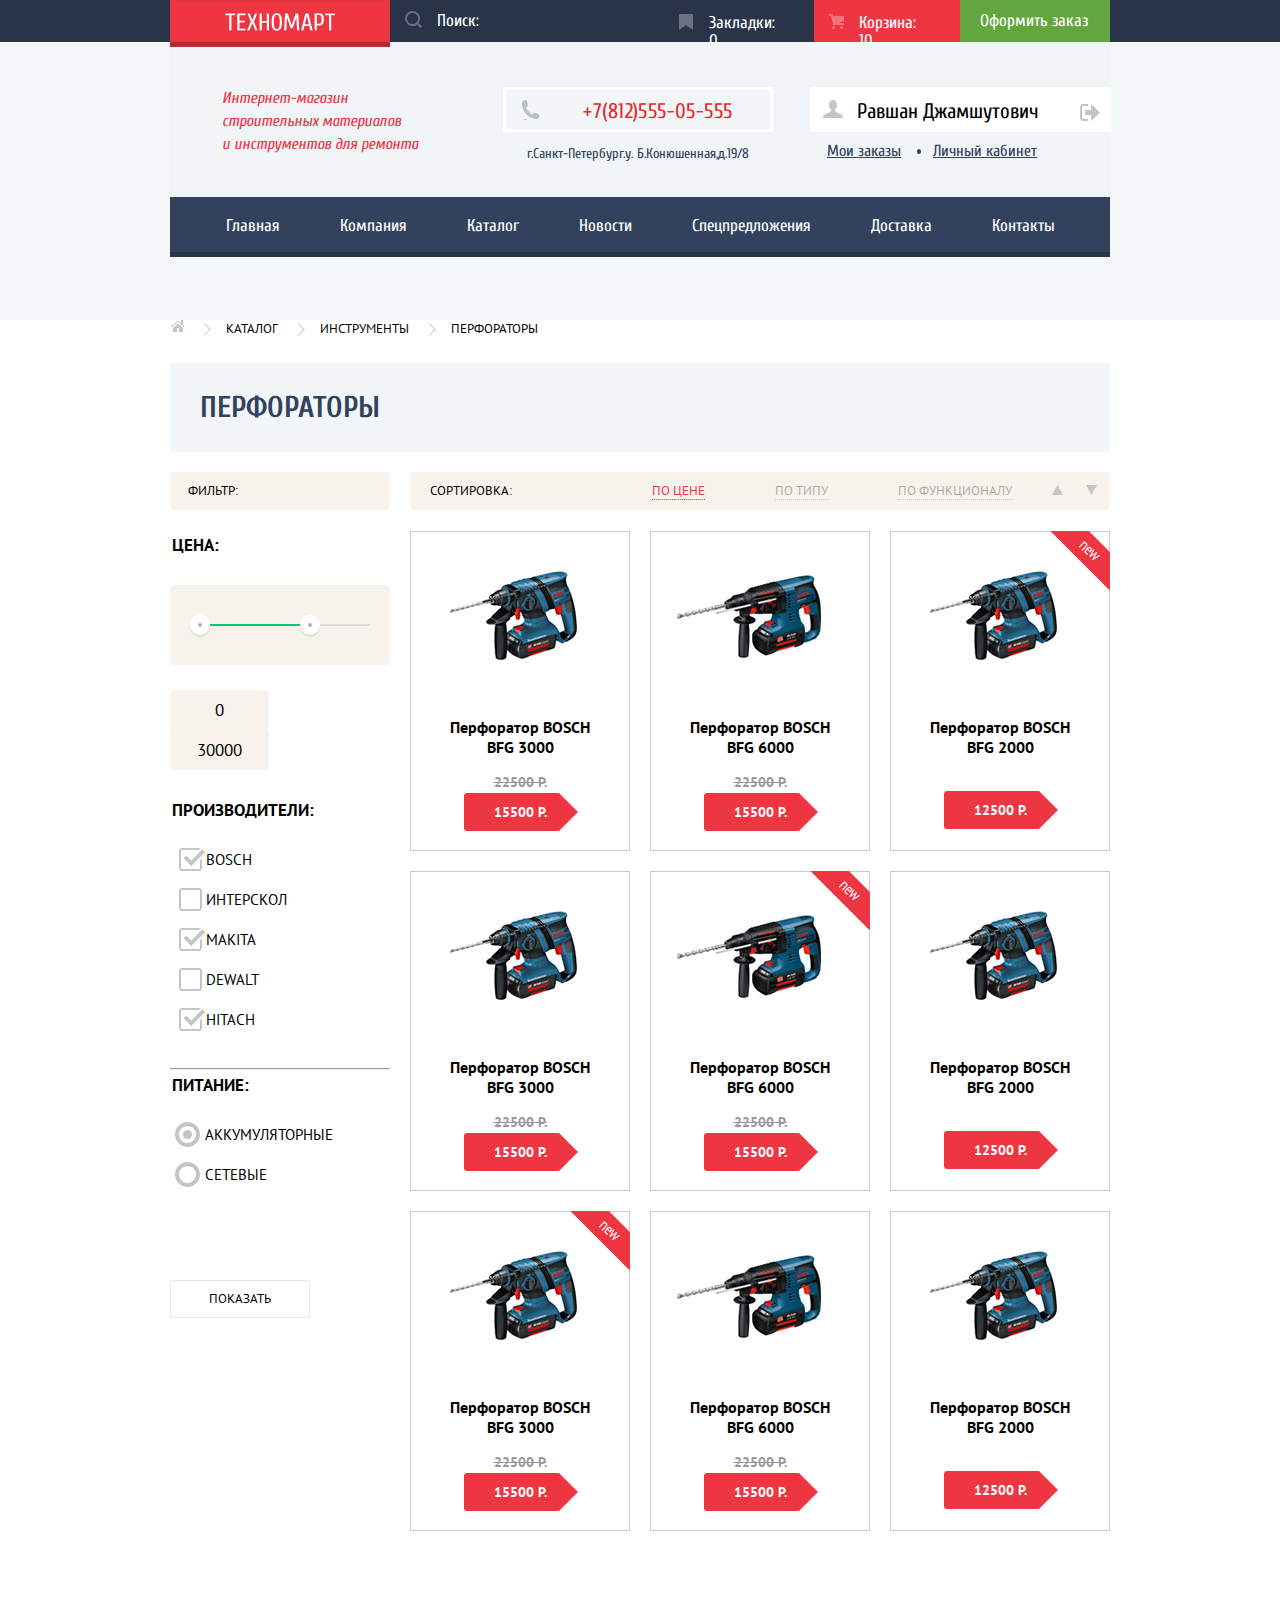
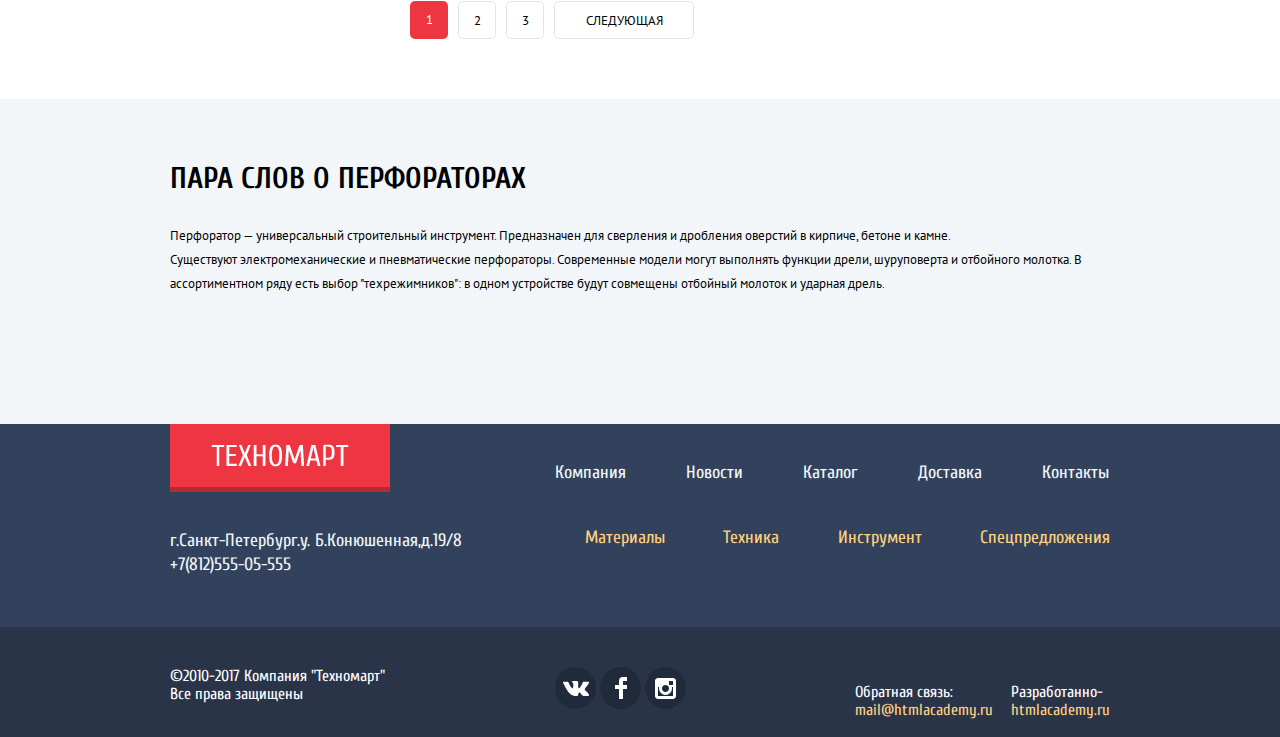
==== commit 112034b2: "предзащита-1" ====
--- a/catalog.html
+++ b/catalog.html
@@ -165,9 +165,9 @@
         <section class="sorting">
           <h2 class="headline_sorting">Сортировка:</h2>
           <ul class="sorting_list">
-            <li class="sorting_item"> <a href="#">по цене</a></li>
+            <li class="sorting_item"> <a href="#" class="sorting_current">по цене</a></li>
             <li class="sorting_item"> <a href="#">по типу</a></li>
-            <li class="sorting_item"> <a href="#" class="sorting_item sorting_current">по функционалу</a></li>
+            <li class="sorting_item"> <a href="#">по функционалу</a></li>
           </ul>
           <ul class="price_direction">
             <li class="price_direction_item">
@@ -327,7 +327,7 @@
       </div>
     </section>
   </main>
-  <footer class="main_footer">
+  <footer class="main_footer_catalog">
     <div class="footer_site_info">
       <div class="top_site_info">
         <a href="index.html" class="logo_footer">
@@ -397,6 +397,8 @@
       </div>
     </div>
   </footer>
+  <div class="overlay"></div>
+  <script src="js/script_catalog.js"></script>
 </body>
 
 </html>
--- a/css/technomart.css
+++ b/css/technomart.css
@@ -35,12 +35,11 @@
   overflow: hidden;
 }
 
-
 .button {
   font: inherit;
   color: #ffffff;
   text-transform: uppercase;
-  
+
   background-color: #ee3643;
   border: none;
 
@@ -51,17 +50,20 @@
   text-align: center;
   vertical-align: middle;
 }
+
 .button:hover,
-.button:focus  {
+.button:focus {
   background-color: #ca2c37;
 }
+
 .button:active {
   background-color: #ba2732;
 }
+
 .button.disabled,
-.button:disabled{
+.button:disabled {
   cursor: default;
-  opacity: 0,5;
+  opacity: 0, 5;
 }
 
 
@@ -72,10 +74,6 @@
 }
 
 /*----------------------------HEADER-------------------------------------*/
-
-.tehnomart_logo {
- z-index: 10;
-}
 
 .shopping_bar {
   background-color: #293449;
@@ -87,7 +85,7 @@
 
 
 /*----------строка поиска---------------*/
-.search_header{
+.search_header {
   display: flex;
   flex-wrap: wrap;
   width: 260px;
@@ -98,28 +96,29 @@
 }
 
 .search_header:hover,
-.search_header:focus{
+.search_header:focus {
   background-color: #fff;
 }
 
 .search_header:hover .search_line,
-.search_header:focus .search_line{
+.search_header:focus .search_line {
   background-color: #fff;
   width: 85%;
 }
 
 .search_header:hover .serch_button,
-.search_header:focus .serch_button{
- padding-right: 7px;
-}
-.search_header:hover path{
- fill: #e9292a;
+.search_header:focus .serch_button {
+  padding-right: 7px;
+}
+
+.search_header:hover path {
+  fill: #e9292a;
 }
 
 
 .search_header:hover .search_headline,
-.search_header:focus .search_headline{
- display: none;
+.search_header:focus .search_headline {
+  display: none;
 }
 
 
@@ -127,8 +126,8 @@
   color: #ffffff;
   font-size: 17px;
 
-  margin-left: 7px;
-  margin-right: 3px;
+  margin-left: 15px;
+  margin-right: 5px;
 
 }
 
@@ -136,7 +135,7 @@
   margin: 0;
   padding: 0;
   height: 40px;
-  width: 185px;
+  width: 180px;
 
   background-color: #293449;
   color: #000;
@@ -168,13 +167,13 @@
   padding: 0;
 }
 
-.serch_button   path{
- fill:rgba(252, 252, 252, 0.3);
+.serch_button path {
+  fill: rgba(252, 252, 252, 0.3);
 }
 
 .serch_button:hover path,
 .serch_button:focus path {
- fill:rgba(252, 252, 252, 1);
+  fill: rgba(252, 252, 252, 1);
 }
 
 .serch_button:active path {
@@ -420,13 +419,15 @@
   fill: #c5c5c5;
 }
 
-.profile_item a .come_in {
+.profile_item .come_in:link,
+.profile_item .come_in visited {
   padding-left: 46px;
 }
 
 .come_in_icon {
   position: absolute;
-  top: 10px;
+  top: 13px;
+  left: 13px;
 }
 
 
@@ -613,8 +614,8 @@
   font-weight: 700;
 
   position: absolute;
-  top: 25px;
-  left: 24px;
+  top: 20px;
+  left: 23px;
 }
 
 
@@ -671,12 +672,19 @@
   font-size: 30px;
   line-height: 30px;
   text-transform: uppercase;
-
-  margin-right: 373px;
+  font-weight: 400;
+
+  margin: 0;
+  padding: 0;
+
+  margin-top: 30px;
+  margin-left: 30px;
+
+ /* margin-right: 373px;
   margin-left: 30px;
   margin-bottom: 35px;
   margin-top: 33px;
-  padding: 0px;
+  padding: 0px;*/
 }
 
 .horizontal_сolumn a:link,
@@ -692,9 +700,16 @@
   top: 25px;
   right: 25px;
 
-  padding: 15px 55px;
-  margin: 0;
-}
+  box-sizing: inherit;
+  width: 253px;
+  height: 38px;
+
+
+  padding-top: 10px;
+  text-align: center;
+  margin: 0;
+}
+
 
 .horizontal_сolumn a:hover,
 .horizontal_сolumn a:focus {
@@ -740,7 +755,7 @@
 
 .manufacturers_list img {
   position: absolute;
-  top: 50%;
+  top: 48%;
   left: 50%;
   transform: translate(-50%, -50%);
 }
@@ -769,8 +784,10 @@
 /*--------*/
 .service {
   margin-top: 65px;
-  margin-bottom: 75px;
+  margin-bottom: 28px;
   width: 100%;
+
+  min-height: 95px;
 }
 
 .service_headline {
@@ -993,7 +1010,7 @@
 
 .transport_companies_item {
   font-size: 18px;
-  
+
   margin-bottom: 15px;
   padding-left: 35px;
 
@@ -1069,10 +1086,18 @@
   background-color: #c5c5c5;
   margin-bottom: 40px;
 
-  margin: 0 auto;
-  /*position: absolute;*/
-
-  position: relative;
+  position: absolute;
+  top: 2345px;
+  left: 24%;
+
+  display: none;
+
+  z-index: 100;
+}
+
+
+.map_show{
+  display: block;
 }
 
 .popup_map_close {
@@ -1321,8 +1346,8 @@
 }
 
 
-.user_personal:hover >svg path,
-.user_personal:focus >svg path {
+.user_personal:hover>svg path,
+.user_personal:focus>svg path {
   fill: #32425c;
 }
 
@@ -1342,37 +1367,11 @@
   right: 10px;
 }
 
-/* состояния отдельно для каждой иконк
-.user_icon:hover path,
-.user_icon:focus path {
-  fill: #32425c;
-}
-
-.user_icon:active{
-  opacity: 0.3;
-}  
-
-.logout_icon {
-  position: absolute;
-  top: 17px;
-  right: 10px;
-}
-.login_icon:hover path,
-.login_icon:focus path {
-  fill: #32425c;
-}
-
-.login_icon:active{
-  opacity: 0.3;
-}
-*/
-
-
 
 .personal_profile {
   display: block;
 
-  padding-top: 12px;
+  padding-top: 15px;
   padding-left: 47px;
   padding-right: 65px;
 
@@ -1601,10 +1600,10 @@
   fill: #000;
 }
 
-.price_direction_item .current path {
+.price_direction_item ~ .current:link path,
+.price_direction_item ~ .cnrrent:visited path {
   fill: #ee3643;
 }
-
 
 
 legend {
@@ -1741,12 +1740,12 @@
   color: #444444;
 }
 
-.label_checkbox{
+.label_checkbox {
   position: relative;
-  padding-left:36px;
-}
-
-.label_checkbox input[type="checkbox"] + .checkbox_indicator{
+  padding-left: 36px;
+}
+
+.label_checkbox input[type="checkbox"]+.checkbox_indicator {
   position: absolute;
   top: -2px;
   left: 9px;
@@ -1757,57 +1756,57 @@
   background-image: url(../svg/checkbox-off.svg);
 }
 
-.label_checkbox input[type="checkbox"]:checked  + .checkbox_indicator{
- display: block;
+.label_checkbox input[type="checkbox"]:checked+.checkbox_indicator {
+  display: block;
   position: absolute;
   top: -2px;
   left: 9px;
 
   width: 27px;
   height: 23px;
- 
+
   background-image: url(../svg/checkbox-on.svg);
 }
 
-.supply_label{
+.supply_label {
   padding-left: 35px;
   position: relative;
 }
 
-.supply_label input[type="radio"] + .radio_indicator{
- position: absolute;
-
-top:-3px;
-left: 5px;
-
- width: 25px;
- height: 25px;
-
- background-image: url(../svg/radio-off.svg);
- opacity: 0,6;
-}
-
-.supply_label input[type="radio"]:checked + .radio_indicator{
- position: absolute;
-
-top:-3px;
-left: 5px;
-
- width: 25px;
- height: 25px;
-
- background-image: url(../svg/radio-on.svg);
- opacity: 0,6;
-}
-
-.supply_label input[type="radio"]:focus + .radio_indicator,
-.supply_label input[type="radio"]:hover + .radio_indicator{
-
-opacity: 1;
-}
-
-.supply_label input[type="radio"]:active + .radio_indicator{
-opacity: 0,3;
+.supply_label input[type="radio"]+.radio_indicator {
+  position: absolute;
+
+  top: -3px;
+  left: 5px;
+
+  width: 25px;
+  height: 25px;
+
+  background-image: url(../svg/radio-off.svg);
+  opacity: 0, 6;
+}
+
+.supply_label input[type="radio"]:checked+.radio_indicator {
+  position: absolute;
+
+  top: -3px;
+  left: 5px;
+
+  width: 25px;
+  height: 25px;
+
+  background-image: url(../svg/radio-on.svg);
+  opacity: 0, 6;
+}
+
+.supply_label input[type="radio"]:focus+.radio_indicator,
+.supply_label input[type="radio"]:hover+.radio_indicator {
+
+  opacity: 1;
+}
+
+.supply_label input[type="radio"]:active+.radio_indicator {
+  opacity: 0, 3;
 }
 
 .button_submit {
@@ -1912,7 +1911,8 @@
   color: #ee3643;
 }
 
-.sorting_current {
+.sorting_list .sorting_current:link,
+.sorting_list .sortind_current:visited {
   opacity: 1;
   text-decoration: none;
   color: #ee3643;
@@ -1941,15 +1941,43 @@
   font-family: "PT Sans";
 }
 
-.catalog_item:hover {
+.catalog_item:hover,
+.catalog_item:focus {
 
   box-shadow: 0 10px 25px rgba(41, 52, 73, 0.5);
   background-color: #ffffff;
 }
 
-
+.catalog_item:hover .actions {
+  display: block;
+  position: relative;
+  z-index: 20;
+}
+
+.catalog_item:hover .image {
+  display: none;
+}
 
 .catalog_item .flag {
+  position: absolute;
+  top: -1px;
+  right: -1px;
+
+  width: 60px;
+  height: 60px;
+
+  text-indent: -1000px;
+  overflow: hidden;
+  z-index: 10;
+}
+
+
+.catalog_item .flag_new {
+  background: url("../img/new_flag.png") no-repeat 0 0;
+}
+
+
+.catalog_item_index .flag {
   position: absolute;
   top: -1px;
   right: -1px;
@@ -1963,12 +1991,11 @@
 }
 
 
-.catalog_item .flag_new {
+.catalog_item_index .flag_new {
   background: url("../img/new_flag.png") no-repeat 0 0;
 }
 
-
-.catalog_item_index .flag {
+.catalog_navigation_item .flag {
   position: absolute;
   top: -1px;
   right: -1px;
@@ -1981,24 +2008,6 @@
   z-index: 20;
 }
 
-
-.catalog_item_index .flag_new {
-  background: url("../img/new_flag.png") no-repeat 0 0;
-}
-
-.catalog_navigation_item .flag {
-  position: absolute;
-  top: -1px;
-  right: -1px;
-
-  width: 60px;
-  height: 60px;
-
-  text-indent: -1000px;
-  overflow: hidden;
-  z-index: 20;
-}
-
 .catalog_navigation_item .flag_new {
   background: url("../img/new_flag.png") no-repeat 0 0;
 }
@@ -2015,19 +2024,23 @@
 
   background-color: rgba(255, 255, 255, 0.9);
   z-index: 10;
-}
-
-.catalog_item .actions .buy,
-.catalog_item .actions .bookmark {
+
+  display: none;
+}
+
+.actions .buy,
+.actions .bookmark {
   display: block;
-  width: 129px;
+
+  box-sizing: border-box;
+  width: 135px;
+  height: 38px;
+
   margin: 0 auto;
   margin-bottom: 7px;
-  padding: 7px 0;
-
-  background-color: #63a63e;
-  border: 3px solid #63a63e;
-  border-bottom-color: #367315;
+  padding-top: 10px;
+
+ 
   border-radius: 3px;
 
   color: white;
@@ -2039,17 +2052,62 @@
   text-transform: uppercase;
 }
 
-.catalog_item .actions .bookmark {
+.actions .bookmark:link,
+.actions .bookmark:visited {
   color: #32425c;
   background: white;
+  border: 3px solid #63a63e;
   border-bottom-color: #63a63e;
-}
-
-.catalog_item .actions {
-  display: none;
-}
-
-.catalog-item:hover .actions {
+
+  opacity: 1;
+}
+
+.actions .bookmark:hover,
+.actions .bookmark:focus{
+border: 3px solid #32425c;
+} 
+
+.anticons .bookmark:active{
+  opacity: 0,3;
+}
+
+.actions .buy:link,
+.actions .buy:visited{
+
+  background-color: #63a63e;
+  border-bottom-color: #367315;
+
+  padding-left: 20px;
+
+  position: relative;
+}
+
+
+.actions .buy:hover,
+.actions .buy:focus{
+  background-color: #5fbb2d;
+}
+
+.antions.bay:active{
+  background-color: #518534;
+}
+
+
+.actions .buy::before{
+  content: "";
+  position: absolute;
+
+  top: 6px;
+  left: 6px;
+
+  background-image: (../svg/icon-cart.svg);
+  background-position: 0  0;
+  background-repeat: no-repeat;
+
+  opacity: 0,3;
+}
+
+.actions_show{
   display: block;
 }
 
@@ -2182,8 +2240,8 @@
   border: 1px solid #ee3643;
 }
 
-
- a .next{
+.pagination_item .next:link,
+.pagination_item .next:visited {
   width: 140px;
   height: 38px;
 }
@@ -2246,7 +2304,7 @@
   line-height: 24px;
   font-weight: 400;
 
-  margin:0;
+  margin: 0;
   padding: 0;
 }
 
@@ -2257,10 +2315,17 @@
   min-height: 430px;
   box-shadow: 0 20px 40px rgba(0, 0, 0, 0.75);
 
-  position: relative;
-
-  margin: 0 auto;
-
+  position: fixed;
+  top: 120px;
+  left: 30%;
+
+  display: none;
+
+  z-index: 100;
+} 
+
+.form_show{
+  display: block;
 }
 
 .form_message_box::before {
@@ -2327,20 +2392,19 @@
 }
 
 .form_message input[type="text"]:hover,
+.form_message input[type="email"]:hover,
+.form_message textarea:hover {
+  border: 2px solid #b5b5b5;
+}
+
 .form_message input[type="text"]:focus,
-.form_message input[type="email"]:hover,
 .form_message input[type="email"]:focus,
-.form_message textarea:hover,
-.form_message textarea:focus {
-  border: 2px solid #b5b5b5;
-}
-
 .form_message input[type="text"]:active,
 .form_message input[type="email"]:active,
+.form_message textarea:focus,
 .form_message textarea:active {
   border: 2px solid #ee3643;
 }
-
 
 .form_message input[type="text"],
 .form_message input[type="email"] {
@@ -2376,12 +2440,12 @@
   width: 465px;
 }
 
- form .form_message{
-  padding: 0;
-}
-
-
-.message_close {
+form .form_message {
+  padding: 0;
+}
+
+
+.popup_message_close {
   width: 21px;
   height: 21px;
 
@@ -2396,8 +2460,8 @@
   background-color: transparent;
 }
 
-.message_close::before,
-.message_close::after {
+.popup_message_close::before,
+.popup_message_close::after {
   content: "";
 
   position: absolute;
@@ -2412,11 +2476,11 @@
   border-radius: 1px;
 }
 
-.message_close:before {
+.popup_message_close:before {
   transform: rotate(45deg);
 }
 
-.message_close::after {
+.popup_message_close::after {
   transform: rotate(-45deg);
 }
 
@@ -2512,14 +2576,24 @@
   height: 282px;
   box-shadow: 0 20px 40px rgba(41, 52, 73, 0.75);
 
-
-  margin: 0 auto;
-  /*position: absolute;*/
-
+  position:fixed;
+  top: 120px;
+  left: 35%;
+
+  z-index: 100;
+  
+  display: none;
+}
+
+.popup_catalog_show {
+  display: block;
 }
 
 
 .popua_catalog_headline {
+ margin: 0;
+
+
   color: #000000;
   font-family: Cuprum;
   font-size: 30px;
@@ -2658,7 +2732,10 @@
   display: flex;
   margin: 0 auto;
   padding: 0;
+
+  box-sizing: border-box;
   width: 940px;
+  height: 155px;
 
   padding-top: 45px;
   padding-bottom: 45px;
@@ -2697,6 +2774,10 @@
   box-shadow: inset 0 -5px 0 #293449;
   background-color: #32425c;
   min-height: 60px;
+
+  width: 940px;
+  height: 60px;
+  box-sizing: border-box;
 }
 
 /*----------main--------------*/
@@ -2722,38 +2803,38 @@
   padding: 0;
 }
 
-.slide{
+.slide {
   display: none;
 }
 
-#forward:checked ~ .sliders #slide1,
-#back:checked ~ .sliders #slide2
-{
+#forward:checked~.sliders #slide1,
+#back:checked~.sliders #slide2 {
   display: block;
 }
 
-#forwad:checked ~ .sliders {
-   background-image: url(../img/slider_1.jpg);
-}
-
-#back:checked ~ .sliders{
+#forwad:checked~.sliders {
+  background-image: url(../img/slider_1.jpg);
+}
+
+#back:checked~.sliders {
   background-image: url(../img/slider_2.jpg);
 }
 
 
 .slide_title {
+  font-family: Cuprum;
   color: #ffffff;
-  font-size: 36px;
-  font-weight: 700;
+  font-size: 35px;
   line-height: 36px;
   text-transform: uppercase;
-  margin: 0;
-  padding: 0;
-
-  position: absolute;
-
-  top: 27px;
-  left: 23px;
+
+  margin: 0;
+  padding: 0;
+
+  position: absolute;
+
+  top: 23px;
+  left: 25px;
 }
 
 .slide_text {
@@ -2761,7 +2842,7 @@
   margin: 0;
 
   position: absolute;
-  top: 65px;
+  top: 58px;
   left: 25px;
 
   color: #ffffff;
@@ -2771,19 +2852,27 @@
 
 .slide_button {
   position: absolute;
-  z-index: 20;
+  z-index: 10;
   top: 205px;
   left: 25px;
 
+box-sizing: border-box;
+width: 195px;
+height: 38px;
+
+padding-top: 10px;
+text-align: 14px;
+
+
   padding-left: 50px;
 }
 
-.slider_controls label{
+.slider_controls label {
   display: inline-block;
-  vertical-align:middle; 
-
-  width: 22px;
-  height: 22px;
+  vertical-align: middle;
+
+  width: 27px;
+  height: 27px;
   background-color: transparent;
   border: 2px solid #fff;
   transform: rotate(45deg);
@@ -2791,19 +2880,19 @@
   cursor: pointer;
 
   position: absolute;
-  z-index: 20;
-  top: 115px;
-}
-
-.slider_controls label:first-child{
-  right: 25px;
-  border-bottom:none;
-  border-left: none; 
-}
-
-.slider_controls label:last-child{
-  left: 25px;
-  border-top:none; 
+  z-index: 10;
+  top: 120px;
+}
+
+.slider_controls label:first-child {
+  right: 30px;
+  border-bottom: none;
+  border-left: none;
+}
+
+.slider_controls label:last-child {
+  left: 30px;
+  border-top: none;
   border-right: none;
 }
 
@@ -2814,7 +2903,9 @@
 
 .horizontal_сolumn {
   display: flex;
-  min-height: 90px;
+  
+  box-sizing: border-box;
+  height: 89px;
   width: 940px;
   margin: 0 auto;
   margin-bottom: 20px;
@@ -2850,6 +2941,7 @@
   width: 940px;
 
   margin: 0 auto;
+  margin-bottom: 65px;
 }
 
 .before_footer {
@@ -2868,6 +2960,10 @@
 
 .main_footer {
   margin-top: 85px;
+}
+
+.main_footer_catalog{
+  margin:0;
 }
 
 .footer_site_info {
@@ -2967,3 +3063,24 @@
   margin: 0 auto;
   justify-content: space-between;
 }
+
+.overlay{
+  position: fixed;
+
+  top: 0;
+  left: 0;
+  z-index: 20;
+
+  width: 100%;
+  height: 100%;
+
+  background-color: rgba(0, 0, 0, 0.5);
+
+  display: none;
+}
+
+.overlay_show{
+ display: block;
+}
+
+
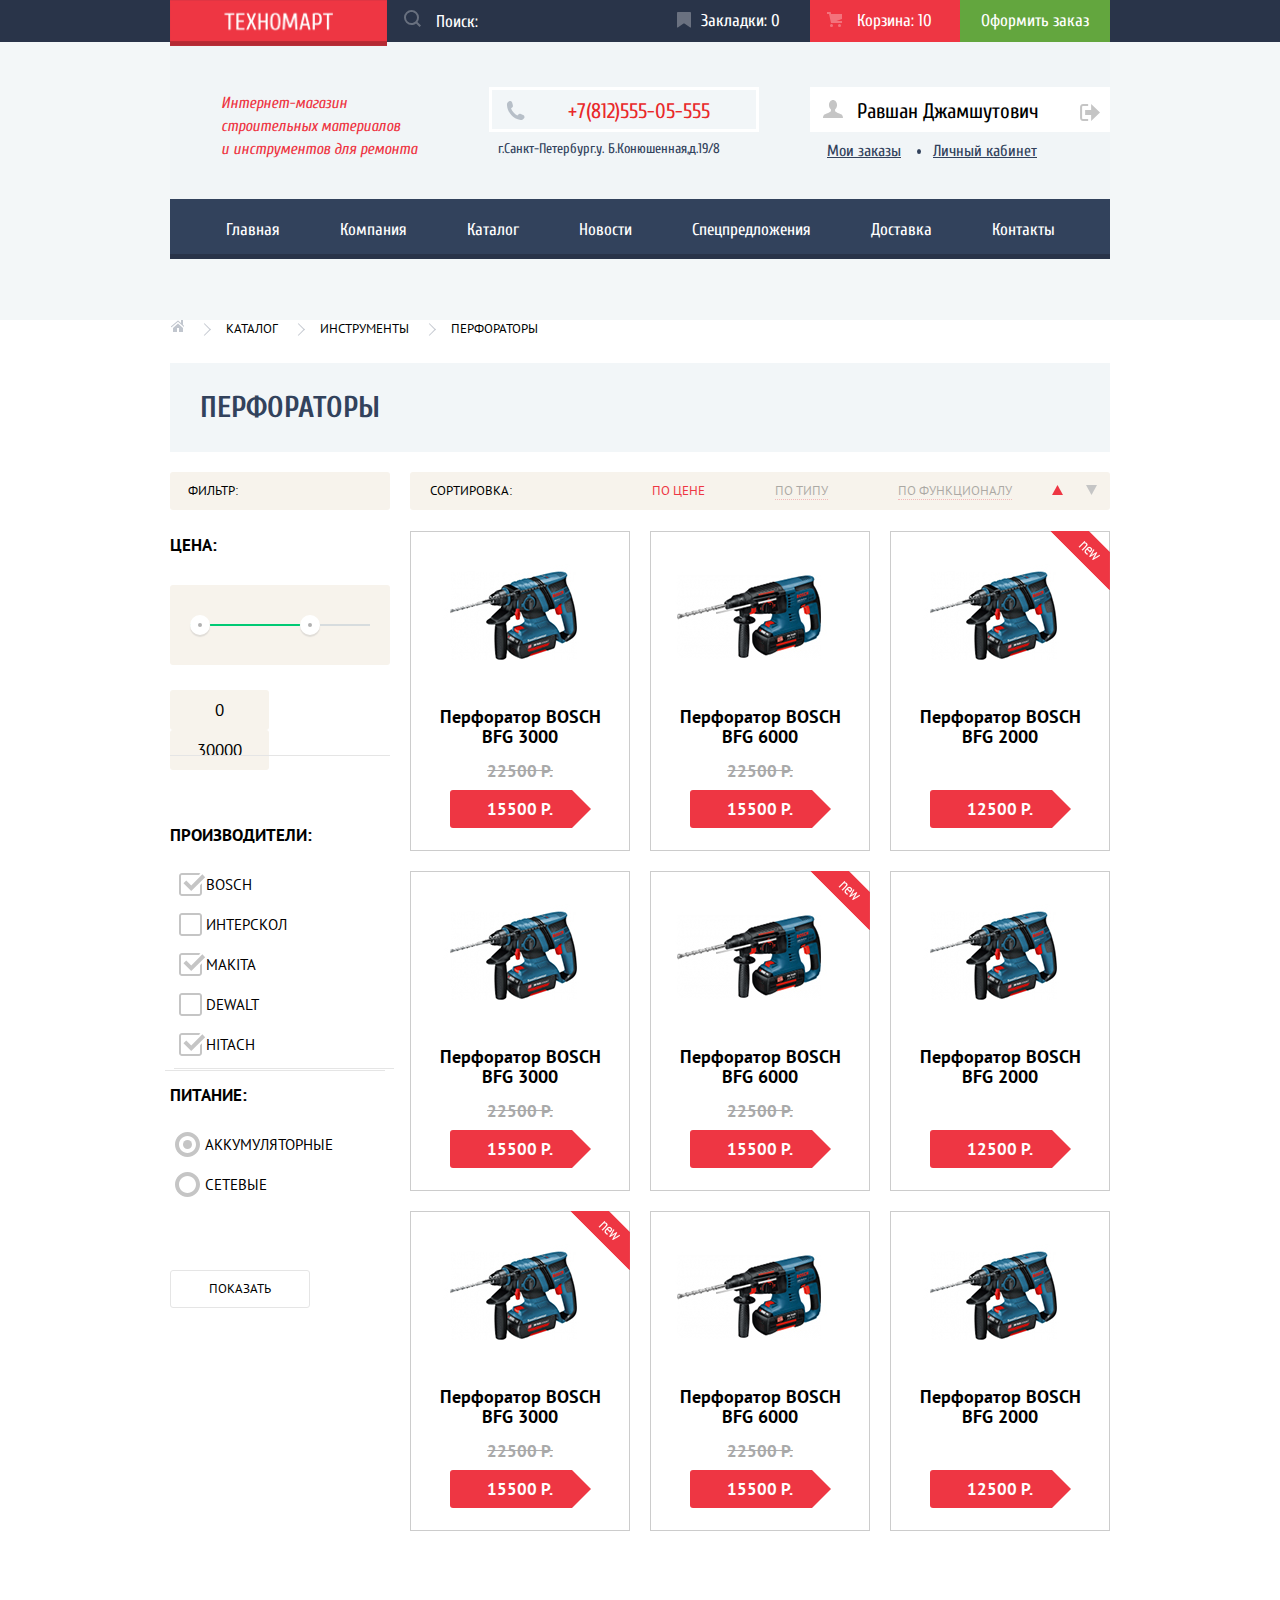
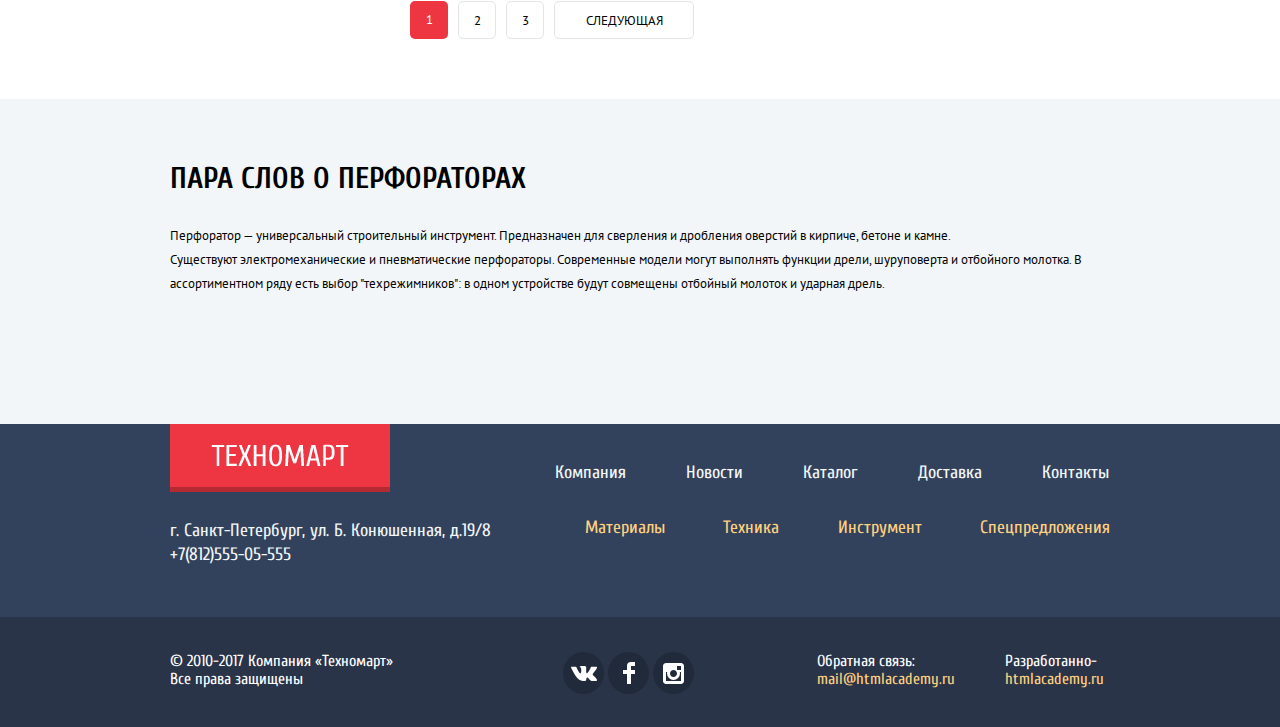
==== commit 7efd4dd6: "коммит" ====
--- a/catalog.html
+++ b/catalog.html
@@ -8,6 +8,7 @@
   <link href="https://fonts.googleapis.com/css?family=PT+Sans:400,700&amp;subset=cyrillic" rel="stylesheet">
   <link rel="shortcut icon" type="image/x-icon" href="img/favicon16.png">
   <link rel="shortcut icon" type="image/x-icon" href="img/favicon32.png">
+  <link rel="stylesheet" type="text/css" href="css/normalize.css">
   <link rel="stylesheet" type="text/css" href="css/technomart.css">
 </head>
 
@@ -23,24 +24,23 @@
             <svg xmlns="http://www.w3.org/2000/svg" width="17" height="17" viewBox="0 0 17 17" class="serch_button">
               <path fill="#ffffff" d="M17 15.586l-3.542-3.542A7.465 7.465 0 0 0 15 7.5 7.5 7.5 0 1 0 7.5 15c1.71 0 3.282-.579 4.544-1.542L15.586 17 17 15.586zM2 7.5C2 4.467 4.467 2 7.5 2 10.532 2 13 4.467 13 7.5c0 3.032-2.468 5.5-5.5 5.5A5.506 5.506 0 0 1 2 7.5z" /></svg>
           </button>
-          <label class="search_headline hidden_item" for="serch_id">Поиск:</label>
-          <input type="search" class="search_line" id="serch_id">
+          <input type="search" class="search_line" placeholder="Поиск:">
         </form>
         <ul class="purchase_inform_list">
           <li class="purchase_inform_item"><a href="#" class="bookmarks">Закладки: 0</a></li>
           <li class="purchase_inform_item"><a href="#" class="basket basket_current">Корзина: 10</a></li>
-          <li><a href="#" class="checkout_button">Оформить заказ</a></li>
+          <li class="purchase_inform_item"><a href="#" class="checkout_button">Оформить заказ</a></li>
         </ul>
       </section>
     </div>
     <div class="box_inform_and_navigation">
       <section class="inform_bar">
-        <h1>
+        <p class="headline_technomart">
           Интернет-магазин<br>
           строительных материалов<br>
           и инструментов для ремонта<br>
-        </h1>
-        <address>
+        </p>
+        <address class="address_nav">
           <a href="tel:+7(812)555-05-555" class="tel_technomart">+7(812)555-05-555</a>
           <div class="street">г.Санкт-Петербург.у. Б.Конюшенная,д.19/8</div>
         </address>
@@ -68,7 +68,7 @@
         <ul class="site_navigation_list">
           <li><a href="index.html" class="site_navigation_item">Главная</a></li>
           <li><a href="#" class="site_navigation_item">Компания</a></li>
-          <li><a href="#" class="site_navigation_item">Каталог</a></li>
+          <li><a href="catalog.html" class="site_navigation_item">Каталог</a></li>
           <li><a href="#" class="site_navigation_item">Новости</a></li>
           <li><a href="#" class="site_navigation_item">Спецпредложения</a></li>
           <li><a href="#" class="site_navigation_item">Доставка</a></li>
@@ -90,7 +90,7 @@
         <h2 class="headline_filters">Фильтр:</h2>
         <form method="get" action="URL" name="catalog_filter">
           <fieldset class="filters_item">
-            <legend>цена:</legend>
+            <legend class="filters_category">цена:</legend>
             <div class="range_filter">
               <div class="range_controls">
                 <div class="scale">
@@ -106,8 +106,8 @@
             </div>
           </fieldset>
           <fieldset class="filters_item">
-            <legend>Производители:</legend>
-            <ul>
+            <legend class="filters_category">Производители:</legend>
+            <ul class="filters_manufacturers_list">
               <li class="filters_manufacturers">
                 <label for="checkbox_BOSCH" class="label_checkbox">
                   <input type="checkbox" name="filter_by_manufacturers" id="checkbox_BOSCH" value="BOSCH" class="visually_hidden filter_input filter_input_checkbox" checked>
@@ -116,7 +116,7 @@
               </li>
               <li class="filters_manufacturers">
                 <label for="checkbox_Интерскол" class="label_checkbox">
-                  <input type="checkbox" name="filter_by_manufacturers" id="checkbox_Интерскол" value="Интерскол"" class=" visually_hidden filter_input filter_input_checkbox">
+                  <input type="checkbox" name="filter_by_manufacturers" id="checkbox_Интерскол" value="Интерскол" class="visually_hidden filter_input filter_input_checkbox">
                   <span class="checkbox_indicator"></span>
                   Интерскол</label>
               </li>
@@ -136,13 +136,12 @@
                 <label for="checkbox_Hitach" class="label_checkbox">
                   <input type="checkbox" name="filter_by_manufacturers" id="checkbox_Hitach" value="Hitachi" class="visually_hidden filter_input filter_input_checkbox" checked>
                   <span class="checkbox_indicator"></span>
-                  Hitach</label><br>
+                  Hitach</label>
               </li>
             </ul>
           </fieldset>
-          <hr>
           <fieldset class="filters_item">
-            <legend>Питание:</legend>
+            <legend class="filters_category">Питание:</legend>
             <ul>
               <li class="filters_manufacturers">
                 <label for="supply_rechargeable" class="supply_label">
@@ -165,15 +164,15 @@
         <section class="sorting">
           <h2 class="headline_sorting">Сортировка:</h2>
           <ul class="sorting_list">
-            <li class="sorting_item"> <a href="#" class="sorting_current">по цене</a></li>
+            <li class="sorting_item"> <a href="#" class="current">по цене</a></li>
             <li class="sorting_item"> <a href="#">по типу</a></li>
             <li class="sorting_item"> <a href="#">по функционалу</a></li>
           </ul>
           <ul class="price_direction">
-            <li class="price_direction_item">
+            <li class="price_direction_item cnrrent">
               <svg xmlns="http://www.w3.org/2000/svg" width="11" height="10" viewBox="0 0 11 10">
                 <path fill="#c5c5c5" d="M5.5 0L0 10h11z" />
-                <a href="#" class="current">по возростанию</a>
+                <a href="#" >по возростанию</a>
               </svg>
             </li>
             <li class="price_direction_item">
@@ -310,8 +309,8 @@
         <h2 class="headline_punch">Пара слов о перфораторах</h2>
         <p class="text_punch">
           Перфоратор — универсальный строительный инструмент. Предназначен для сверления и дробления оверстий в кирпиче, бетоне и камне.<br>
-          Существуют электромеханические и пневматические перфораторы. Современные модели могут выполнять функции дрели, шуруповерта и отбойного молотка. В <br>
-          ассортиментном ряду есть выбор "техрежимников": в одном устройстве будут совмещены отбойный молоток и ударная дрель. </p>
+          Существуют электромеханические и пневматические перфораторы. Современные модели могут выполнять функции дрели, шуруповерта и отбойного молотка. В 
+          ассортиментном ряду есть выбор "техрежимников": в одном устройстве будут совмещены отбойный молоток и ударная дрель. 
       </div>
     </div>
     <section class="popup_catalog">
@@ -350,13 +349,14 @@
             <li class="footer_catalog_nav_item"><a href="#">Спецпредложения</a></li>
           </ul>
         </nav>
-        <address class="address_footer">г.Санкт-Петербург.у. Б.Конюшенная,д.19/8 <br> <a href="tel:+78125550555" class="address_footer">+7(812)555-05-555</a>
+        <address class="address_footer">г. Санкт-Петербург, ул. Б. Конюшенная, д.19/8<br> 
+          <a href="tel:+78125550555" class="address_footer">+7(812)555-05-555</a>
         </address>
       </div>
     </div>
     <div class="box_additional_info">
       <div class="additional_info">
-        <p class="copyright">©2010-2017 Компания "Техномарт"<br>
+        <p class="copyright">© 2010-2017 Компания «Техномарт»<br>
           Все права защищены</p>
         <div class="footer_social">
           <h2 class="visually_hidden">Соц.сети</h2>
--- a/css/technomart.css
+++ b/css/technomart.css
@@ -35,6 +35,15 @@
   overflow: hidden;
 }
 
+.visually_hidden {
+  position: absolute;
+
+  width: 1px;
+  height: 1px;
+
+  clip: rect(0, 0, 0, 0);
+}
+
 .button {
   font: inherit;
   color: #ffffff;
@@ -44,7 +53,7 @@
   border: none;
 
   display: inline-block;
-  padding: 14px 45px;
+  padding: 10px 45px;
   border-radius: 5px;
 
   text-align: center;
@@ -66,33 +75,36 @@
   opacity: 0, 5;
 }
 
-
-hr {
-  color: #f2f6f8;
-  margin: 0;
-  padding: 0;
-}
-
-/*----------------------------HEADER-------------------------------------*/
+/*---------HEADER-------*/
+
+.main_header{
+  min-height: 320px;
+}
 
 .shopping_bar {
   background-color: #293449;
-  justify-content: flex-end;
   height: 42px;
 
   position: relative;
-}
-
-
-/*----------строка поиска---------------*/
+
+  margin: 0 auto;
+  padding: 0;
+
+  display: flex;
+  width: 940px;
+}
+ 
+/*---search---*/
+
 .search_header {
   display: flex;
   flex-wrap: wrap;
+
   width: 260px;
+  min-height: 40px;
 
   align-items: center;
-
-  padding-left: 15px;
+  padding-left: 17px;
 }
 
 .search_header:hover,
@@ -103,7 +115,6 @@
 .search_header:hover .search_line,
 .search_header:focus .search_line {
   background-color: #fff;
-  width: 85%;
 }
 
 .search_header:hover .serch_button,
@@ -115,32 +126,45 @@
   fill: #e9292a;
 }
 
-
-.search_header:hover .search_headline,
-.search_header:focus .search_headline {
+.search_header:hover input[placeholder="Поиск:"],
+.search_header:focus input[placeholder="Поиск:"]{
   display: none;
 }
 
-
-.search_headline {
+input[placeholder="Поиск:"]::-webkit-input-placeholder{
   color: #ffffff;
   font-size: 17px;
-
-  margin-left: 15px;
-  margin-right: 5px;
-
-}
+}
+input[placeholder="Поиск:"]:-moz-placeholder{
+  color: #ffffff;
+  font-size: 17px;
+}
+input[placeholder="Поиск:"]::-moz-placeholder {
+  color: #ffffff;
+  font-size: 17px;
+}
+input[placeholder="Поиск:"]:-ms-input-placeholder{
+  color: #ffffff;
+  font-size: 17px;
+}
+
 
 .search_line {
   margin: 0;
   padding: 0;
+
   height: 40px;
-  width: 180px;
+  width: 228px;
 
   background-color: #293449;
   color: #000;
   font-size: 17px;
 
+  padding-left: 15px;
+  padding-right: 5px;
+  color: #ffffff;
+  font-size: 17px;
+
   border: none;
 }
 
@@ -148,9 +172,6 @@
 .search_line:hover {
   background-color: #ffffff;
 
-  /*стиль текста в строке*/
-
-  background-color: #ffffff;
   color: #000000;
   font-family: Cuprum;
   font-size: 17px;
@@ -158,7 +179,6 @@
   line-height: 18px;
 }
 
-
 .serch_button {
   border: none;
   background: transparent;
@@ -180,22 +200,27 @@
   fill: #e9292a;
 }
 
-
-/*------------shopping_bar (продолжение верхней строки шапки)---------------*/
+/*---shopping_bar---*/
 
 .purchase_inform_list {
   list-style: none;
-  margin: 0px;
-  padding: 0px;
+  margin: 0;
+  padding: 0;
+
+  display: flex;
 }
 
 .purchase_inform_item a:link,
 .purchase_inform_item a:visited {
+  display: block;
   color: #ffffff;
   font-size: 17px;
   line-height: 18px;
 
   box-sizing: border-box;
+  padding-top: 12px;
+
+  width: 150px;
   height: 42px;
 
   position: relative;
@@ -211,19 +236,25 @@
   opacity: 0.6;
 }
 
+.purchase_inform_list .bookmarks{
+  padding-left: 41px;
+}
+.purchase_inform_list .basket{
+padding-left: 47px;
+}
+
 .purchase_inform_list .basket_current {
-
   background-color: #ee3643;
 }
 
 .purchase_inform_list .bookmarks::before {
   position: absolute;
   content: "";
-  top: 14px;
-  left: 15px;
-
-  width: 20px;
-  height: 17px;
+  top: 12px;
+  left: 17px;
+
+  width: 14px;
+  height: 16px;
 
   background-image: url(../svg/icon-bookmark.svg);
   background-repeat: no-repeat;
@@ -232,15 +263,14 @@
   opacity: 0.3;
 }
 
-
 .purchase_inform_list .basket::before {
   position: absolute;
   content: "";
-  top: 14px;
-  left: 15px;
-
-  width: 20px;
-  height: 17px;
+  top: 12px;
+  left: 17px;
+
+  width: 15px;
+  height: 15px;
 
   background-image: url(../svg/icon-cart.svg);
   background-repeat: no-repeat;
@@ -249,7 +279,6 @@
   opacity: 0.3;
 }
 
-
 .purchase_inform_item a:hover::before,
 .purchase_inform_item a:focus::before {
   opacity: 1;
@@ -257,41 +286,41 @@
 
 .checkout_button:link,
 .checkout_button:visited {
-
-  color: #ffffff;
-  font-size: 17px;
-  padding: 0;
-
   background-color: #63a63e;
 
   box-sizing: border-box;
-  padding-left: 20px;
-  padding-top: 12px;
-
-  width: 150px;
-  height: 42px;
-}
-
-
-.checkout_button:hover,
-.checkout_button:focus {
+  text-align: center;
+}
+
+.purchase_inform_item .checkout_button:hover,
+.purchase_inform_item .checkout_button:focus {
   background-color: #5fbb2d;
 }
 
-.checkout_button:active {
+.purchase_inform_item .checkout_button:active {
   background-color: #518534;
   opacity: 0.5;
 }
 
-
-/*---------inform_bar(средняя строка шапки)-----------*/
-
+/*---inform_bar---*/
 
 .inform_bar {
   background-color: #f1f5f7;
 }
 
-.inform_bar h1 {
+.inform_bar {
+  display: flex;
+  margin: 0 auto;
+  padding: 0;
+
+  box-sizing: border-box;
+  width: 940px;
+  min-height: 157px;
+
+  padding-top: 45px;
+}
+
+.inform_bar .headline_technomart {
   color: #ee3643;
   font-size: 16px;
   line-height: 23px;
@@ -299,66 +328,67 @@
   font-weight: 400;
   margin: 0px;
 
-  margin-left: 52px;
-}
-
-address {
+  margin-left: 51px;
+  margin-top: 5px;
+
+  width: 198px;
+  min-height: 60px;
+}
+
+.address_nav {
   text-decoration: none;
   font-style: normal;
-  margin-left: 85px
-}
-
+  margin-left: 70px
+}
 
 .tel_technomart:link,
 .tel_technomart:visited,
 .tel_technomart:hover,
-.tel_technomart:focus .tel_technomart:active {
-
+.tel_technomart:focus, 
+.tel_technomart:active {
   color: #e9292a;
   font-size: 21px;
   line-height: 21px;
-  letter-spacing: 0.42px;
 
   display: block;
   box-sizing: border-box;
-
 
   width: 270px;
   height: 45px;
   border: 3px solid #ffffff;
   background-color: #f2f6f8;
 
-
   padding-top: 11px;
-
   padding-left: 40px;
+  padding-right: 10px;
   text-align: center;
 
   position: relative;
-
-}
-
-.tel_technomart:link::before {
+}
+
+.tel_technomart::before {
   position: absolute;
   content: "";
-  top: 10px;
-  left: 15px;
-
-  width: 20px;
-  height: 20px;
+  top: 11px;
+  left: 14px;
+
+  width: 19px;
+  height: 19px;
 
   background-image: url(../svg/icon-phone.svg);
 }
-
 
 .street {
   color: #32425c;
+  line-height: 24px;
   font-size: 14px;
-  line-height: 24px;
-
-  text-align: center;
-
-  margin-top: 10px;
+  
+  box-sizing: border-box;
+  margin-top: 5px;
+  padding-left: 9px;
+  padding-right: 9px;
+  
+  max-width: 270px;
 }
 
 .profile_list {
@@ -426,10 +456,9 @@
 
 .come_in_icon {
   position: absolute;
-  top: 13px;
+  top: 14px;
   left: 13px;
 }
-
 
 .site_navigation_list {
   list-style: none;
@@ -445,18 +474,20 @@
 
   align-items: center;
   justify-content: space-around;
-
-}
-
-.site_navigation_list a {
+}
+
+.site_navigation_list a:link,
+.site_navigation_list a:visited {
   color: #ffffff;
   font-size: 17px;
+  line-height: 17px;
+
   display: block;
-
-  padding-top: 20px;
-  padding-bottom: 23px;
+  box-sizing: border-box;
+  height: 60px;
   padding-left: 30px;
   padding-right: 30px;
+  padding-top: 22px;
 }
 
 .site_navigation_list a:hover,
@@ -468,10 +499,9 @@
   opacity: 0.5;
 }
 
-
-/*-------------------------MAIN-------------------------------*/
-
-/*------catalog-navigation----*/
+/*-------------MAIN-------------*/
+
+/*-catalog-navigation-*/
 
 .catalog_navigation {
   margin: 0 auto;
@@ -487,12 +517,10 @@
   margin: 0;
   padding: 0;
 
-
   display: flex;
   flex-wrap: wrap;
   justify-content: space-between;
 }
-
 
 .catalog_navigation_item {
   width: 300px;
@@ -510,7 +538,7 @@
   position: absolute;
   content: "";
   top: 30px;
-  left: 210px;
+  left: 212px;
 
   width: 44px;
   height: 65px;
@@ -518,7 +546,6 @@
   background-image: url(../svg/icon-1.svg);
   background-repeat: no-repeat;
   background-position: 0 0;
-
 }
 
 .catalog_navigation_item:nth-child(2) {
@@ -599,10 +626,6 @@
   background-repeat: no-repeat;
   background-position: 0 0;
 }
-
-
-
-
 
 .catalog_navigation h3 {
   margin: 0;
@@ -614,10 +637,11 @@
   font-weight: 700;
 
   position: absolute;
-  top: 20px;
+  top: 19px;
   left: 23px;
-}
-
+
+  max-width: 160px;
+}
 
 
 .catalog_navigation_list a:link,
@@ -629,13 +653,11 @@
 
   box-sizing: border-box;
   text-align: center;
-  padding-top: 12px;
-
+  padding-top: 10px;
 
   width: 135px;
   height: 38px;
 
-
   background-color: rgba(0, 0, 0, 0.1);
 
   border-radius: 3px;
@@ -643,7 +665,6 @@
   position: absolute;
   top: 63px;
   left: 25px;
-
 }
 
 .catalog_navigation_list a:hover,
@@ -657,7 +678,8 @@
 
 .catalog_navigation_list a:nth-child()
 
-/*-------------------------------ПОУЛЯРНЫЕ ТОВАРЫ-----------------------*/
+/*---popular_goods---*/
+
 .horizontal_сolumn {
   width: 940px;
   height: 90px;
@@ -678,13 +700,9 @@
   padding: 0;
 
   margin-top: 30px;
-  margin-left: 30px;
-
- /* margin-right: 373px;
-  margin-left: 30px;
-  margin-bottom: 35px;
-  margin-top: 33px;
-  padding: 0px;*/
+  margin-left: 25px;
+
+  max-width:630px;
 }
 
 .horizontal_сolumn a:link,
@@ -704,12 +722,10 @@
   width: 253px;
   height: 38px;
 
-
   padding-top: 10px;
   text-align: center;
   margin: 0;
 }
-
 
 .horizontal_сolumn a:hover,
 .horizontal_сolumn a:focus {
@@ -720,7 +736,8 @@
   background-color: #ba2732;
 }
 
-/*---------------------КАРТОЧКИ ПРОИЗВОДИТЕЛЕЙ----------------------*/
+/*--manufacturers--*/
+
 .box_manufacturers {
   width: 220px;
   height: 145px;
@@ -732,25 +749,21 @@
 }
 
 .box_manufacturers:hover,
-.box_manufacturers:focus,
-.box_manufacturers:active {
+.box_manufacturers:focus {
   width: 220px;
   height: 145px;
   box-shadow: 0 10px 25px rgba(41, 52, 73, 0.5);
   background-color: #ffffff;
 }
 
+.box_manufacturers:active {
+  opacity: 0.3;
+}
+
 .manufacturers_list {
   list-style-type: none;
   margin: 0;
   padding: 0;
-}
-
-.manufacturers_list a:active {
-  opacity: 0.3;
-
-  display: block;
-  width: 100%;
 }
 
 .manufacturers_list img {
@@ -760,34 +773,39 @@
   transform: translate(-50%, -50%);
 }
 
+.manufacturers_item:nth-child(4) img{
+ top: 44%;
+}
+
+.manufacturers_item:nth-child(8) img{
+ top: 46%;
+ left: 51%;
+}
+/*--about_purchase--*/
 
 .box_about_purchase {
   background-color: #f4f8f9;
 
   display: flex;
   width: 100%;
-  min-height: 522px;
   margin-bottom: 80px;
-
 }
 
 .about_purchase {
   display: flex;
   flex-wrap: wrap;
-  justify-content: space-between;
   width: 940px;
   min-height: 455px;
 
   margin: 0 auto;
 }
 
-/*--------*/
+
 .service {
-  margin-top: 65px;
-  margin-bottom: 28px;
+  margin-top: 63px;
+  margin-bottom: 69px;
   width: 100%;
-
-  min-height: 95px;
+  min-height: 97px;
 }
 
 .service_headline {
@@ -800,7 +818,7 @@
   font-weight: 400;
   text-transform: uppercase;
 
-  margin-bottom: 35px;
+  margin-bottom: 25px;
 }
 
 .service p {
@@ -809,13 +827,14 @@
 
   color: #000000;
   font-family: "PT Sans";
-  font-size: 14px;
+  font-size: 13px;
   line-height: 24px;
   font-weight: 400;
 }
 
 .headline_sections {
   position: relative;
+  margin-right: 70px;
 }
 
 .headline_sections::before {
@@ -829,7 +848,6 @@
   background-position: 0 0;
   background-repeat: repeat;
 
-
   width: 10px;
   height: 280px;
 }
@@ -838,24 +856,24 @@
   list-style: none;
   padding: 0;
   margin: 0;
-}
-
-
-.headline_list button {
-  border: none;
-  margin: 0;
-  padding: 0;
-
-  background-color: #32425c;
-  color: #fff;
-  box-shadow: 0 1px 0 #293449;
+
+  margin-bottom: 101px;
+}
+
+.headline_list .headline_paragraph:link,
+.headline_list .headline_paragraph:visited{
+  display: block;
 
   box-sizing: border-box;
   width: 240px;
-  height: 61px;
+  height: 60px;
 
   margin-bottom: 1px;
-  padding: 15px;
+  padding-top: 14px;
+  padding-left: 22px;
+
+  background-color: #32425c;
+  box-shadow: 0 1px 0 #293449;
 
   color: #fff;
   font-family: Cuprum;
@@ -865,19 +883,16 @@
   text-align: left;
 }
 
-.headline_list .current {
-  background-color: #fff;
-  color: #32425c;
-}
-
-.headline_list .headline_paragraph:hover,
-.headline_list .headline_paragraph:focus {
+.headline_list .headline_paragraph:hover {
   background-color: #293449;
 }
 
-.headline_list .headline_paragraph:active {
+.headline_list .headline_paragraph:focus,
+.headline_list .headline_paragraph:active,
+.headline_list .headline_paragraph.current {
   background-color: #ffffff;
   color: #32425c;
+  box-shadow: none;
 }
 
 .sections {
@@ -888,17 +903,18 @@
   overflow: hidden;
 }
 
-.sections h2 {
-  margin: 0;
-
-  color: #32425c;
-  font-family: Cuprum;
-  font-size: 36px;
-  font-weight: 400;
-  line-height: 36px;
-  text-transform: uppercase;
-
-  margin-bottom: 35px;
+.sections h3{
+margin: 0;
+padding: 0;
+
+color: #32425c;
+font-family: Cuprum;
+font-size: 36px;
+font-weight: 400;
+line-height: 36px;
+text-transform: uppercase;
+
+margin-bottom: 25px;
 }
 
 .sections p {
@@ -912,45 +928,38 @@
   line-height: 24px;
   line-height: 24px;
 
+  max-width: 380px;
 }
 
 .shipping {
   padding-right: 350px;
-
-  position: relative;
 }
 
 .shipping::before {
   content: "";
 
-  width: 470px;
-  height: 260px;
+  width: 468px;
+  height: 261px;
 
   background-image: url(../img/car.png);
   background-repeat: no-repeat;
 
   position: absolute;
-  top: 20px;
+  top: 25px;
   left: 150px;
 }
 
-.warranty {
-  padding-right: 240px;
-
-  position: relative;
-
-
-  display: none;
-}
-
-.warranty::before {
+.garranty {
+  padding-right: 250px;
+}
+
+.garranty::before {
   content: "";
-
 
   width: 389px;
   height: 283px;
 
-  background-image: url(../img/warranty.png);
+  background-image: url(../img/garranty.png);
   background-repeat: no-repeat;
 
   position: absolute;
@@ -960,10 +969,6 @@
 
 .credit {
   padding-right: 350px;
-
-  position: relative;
-
-  display: none;
 }
 
 .credit::before {
@@ -984,16 +989,29 @@
   margin-top: 30px;
 }
 
-/*-------------------контакты и о компании----------------------*/
+.sections_item{
+  display: none;
+  position: relative;
+}
+
+.sections_item_show{
+  display: block;
+}
+
+/*---контакты и о компании---*/
 
 .before_footer h2 {
   margin: 0px;
   padding: 0px;
-  margin-bottom: 30px;
+
+  margin-bottom: 27px;
 
   font-size: 30px;
   line-height: 30px;
   text-transform: uppercase;
+  font-weight: 400;
+
+  max-width: 450px;
 }
 
 .transport_companies_list {
@@ -1005,13 +1023,10 @@
   margin-top: 25px;
 }
 
-
-
-
 .transport_companies_item {
   font-size: 18px;
 
-  margin-bottom: 15px;
+  margin-bottom: 22px;
   padding-left: 35px;
 
   position: relative;
@@ -1026,34 +1041,38 @@
   position: absolute;
   left: 2px;
   top: 9px;
-
-}
-
+}
 
 .transport_companies_item:last-child {
   margin-bottom: 0;
 }
 
 .about_company a {
-  padding: 13px 40px;
+  padding: 10px 40px;
   border-radius: 5px;
-}
-
-.before_footer h2 {
-  font-size: 30px;
-  line-height: 30px;
-  margin-bottom: 30px;
-
-
-}
-
-.contacts a {
-  padding-left: 63px;
-  padding-right: 60px;
-  padding-top: 13px;
-  padding-bottom: 13px;
-
-  border-radius: 5px;
+  
+  box-sizing: border-box;
+  width: 220px;
+  height: 38px;
+  padding-top: 10px;
+}
+
+.about_company{
+  max-width: 520px;
+}
+
+.contacts{
+  max-width: 300px;
+}
+
+.contacts .open_form {
+  box-sizing: border-box;
+
+  width: 300px;
+  height: 38px;
+
+  padding-top: 10px;
+
 }
 
 .before_footer p {
@@ -1063,21 +1082,24 @@
 
   padding: 0px;
   margin: 0px;
-}
-
-.about_company p:nth-child(2) {
-  margin-bottom: 20px;
+
+  margin-bottom: 22px;
 }
 
 .contacts p {
   margin-bottom: 30px;
+  max-width: 300px;
 }
 
 .min_map {
   margin-bottom: 40px;
 }
 
-/*-----------------popua_map--------------*/
+.map{
+  display: block;
+  padding: 0;
+}
+/*---------popua_map-----------*/
 
 .box_popup_map {
   width: 940px;
@@ -1095,7 +1117,6 @@
   z-index: 100;
 }
 
-
 .map_show{
   display: block;
 }
@@ -1123,7 +1144,6 @@
   top: 10px;
   left: 1px;
 
-
   width: 21px;
   height: 4px;
 
@@ -1138,7 +1158,6 @@
 .popup_map_close::after {
   transform: rotate(-45deg);
 }
-
 
 .box_lower_popup {
   width: 620px;
@@ -1146,14 +1165,15 @@
   background-color: #f1f1f1;
 }
 
-/*------------------------------FOOTER-------------------------------------------*/
+/*----------FOOTER------------*/
 
 
 .footer_site_info {
   background-color: #32425c;
 }
 
-/*-------------навигация по сайту(футер)-------------*/
+/*--навигация по сайту--*/
+
 .footer_site_nav_list {
   list-style: none;
   margin: 0px;
@@ -1168,7 +1188,6 @@
 
 .footer_site_nav_list li {
   margin-right: 60px;
-
 }
 
 .footer_site_nav_list li:last-child {
@@ -1180,7 +1199,6 @@
   color: #f3f7f9;
   font-size: 18px;
 
-
   display: block;
 }
 
@@ -1194,9 +1212,7 @@
   opacity: 0.5;
 }
 
-
-/*------навигация по каталогу (футер)-------------*/
-
+/*--навигация по каталогу---*/
 
 .footer_catalog_nav {
   list-style: none;
@@ -1209,7 +1225,6 @@
 
   width: 525px;
 }
-
 
 .footer_catalog_nav a:link,
 .footer_catalog_nav a:visited {
@@ -1219,7 +1234,6 @@
   display: block;
 
   margin-right: 60px;
-
 }
 
 .footer_catalog_nav a:hover,
@@ -1231,7 +1245,7 @@
   color: #ffd180;
   opacity: 0.5;
 }
-
+/*-нижняя строка footer-*/
 .address_footer {
   margin: 0;
 
@@ -1244,13 +1258,11 @@
   width: 322px;
 
   margin-bottom: 50px;
-
 }
 
 .footer_catalog_nav a:last-child {
   margin-right: 0;
 }
-
 
 .copyright {
   color: #ffffff;
@@ -1270,8 +1282,6 @@
   width: 135px;
 
   margin: 0 auto;
-
-
 }
 
 .social_button {
@@ -1297,15 +1307,13 @@
   margin-right: 0;
 }
 
-
-
-
-
-
 .feedback {
   color: #ffffff;
   font-size: 16px;
   line-height: 18px;
+
+  margin: 0px;
+  margin-right:50px;
 }
 
 .developer_contacts:link,
@@ -1329,9 +1337,12 @@
   color: #ffffff;
   font-size: 16px;
   line-height: 18px;
-}
-
-/*---------------------------------------MAIN CATALOG------------------------------------*/
+
+  margin: 0;
+}
+
+/*---шапка каталога--*/
+
 .personal {
   list-style: none;
   margin: 0;
@@ -1345,7 +1356,6 @@
   margin-left: auto;
 }
 
-
 .user_personal:hover>svg path,
 .user_personal:focus>svg path {
   fill: #32425c;
@@ -1367,13 +1377,12 @@
   right: 10px;
 }
 
-
 .personal_profile {
   display: block;
 
   padding-top: 15px;
   padding-left: 47px;
-  padding-right: 65px;
+  padding-right: 33px;
 
   box-sizing: border-box;
   width: 300px;
@@ -1383,9 +1392,6 @@
   color: #000;
   background-color: #fff;
 }
-
-
-
 
 .personal_list {
   list-style: none;
@@ -1409,10 +1415,8 @@
   text-decoration: underline;
 }
 
-
 .personal_item:first-child a {
   position: relative;
-
 }
 
 .personal_item:first-child a::after {
@@ -1426,7 +1430,6 @@
 
   top: 7px;
   left: 90px;
-
 }
 
 .personal_item a:hover,
@@ -1459,12 +1462,12 @@
 
   padding-top: 30px;
   padding-left: 30px;
+  padding-right: 30px;
 
   margin-bottom: 20px;
 }
 
-
-
+/*хлебные крошки*/
 
 .breadcrumbs {
   list-style: none;
@@ -1476,11 +1479,9 @@
   justify-content: flex-start;
   flex-wrap: wrap;
   margin-bottom: 25px;
-
 }
 
 .breadcrumbs a {
-
   color: #000000;
   font-family: "PT Sans";
   font-size: 13px;
@@ -1527,22 +1528,24 @@
 
 
 .breadcrumbs_item:first-child {
-
   width: 14px;
   height: 12px;
-
-
 
   background-image: url(../svg/icon-home.svg);
   background-repeat: no-repeat;
   background-position: 0 0;
 }
 
+/*-фильтры-*/
 
 .filters {
   width: 220px;
 }
 
+.filters_item:nth-child(2){
+  margin-top: 25px;
+}
+
 .headline_filters {
   margin: 0;
 
@@ -1551,11 +1554,9 @@
   width: 220px;
   height: 38px;
 
-
   padding-top: 10px;
   padding-left: 18px;
-
-
+  padding-right: 18px;
 
   color: #000000;
   font-family: "PT Sans";
@@ -1581,11 +1582,30 @@
   margin-bottom: 20px;
 }
 
-.filters_supply {
-  margin-bottom: 20px;
-}
-
-
+.filters_manufacturers:nth-child(5){
+  position: relative;
+}
+
+.filters_manufacturers:nth-child(5) ::after {
+ content: "";
+ position: absolute;
+
+ top:35px;
+ left: -5px;
+
+ width: 220px;
+ height: 1px;
+ background-color: #e5e5e5;
+}
+
+.filters_manufacturers:last-child{
+  margin-bottom: 0;
+}
+
+
+.filters_item:nth-child(3){
+  margin-top: 25px;
+}
 .price_direction {
   list-style: none;
   margin: 0;
@@ -1600,13 +1620,15 @@
   fill: #000;
 }
 
-.price_direction_item ~ .current:link path,
-.price_direction_item ~ .cnrrent:visited path {
+.price_direction_item:active path {
   fill: #ee3643;
 }
 
-
-legend {
+.price_direction .cnrrent path {
+  fill: #ee3643;
+}
+
+.filters_item .filters_category{
   color: #000000;
   font-family: "PT Sans";
   font-size: 17px;
@@ -1614,6 +1636,8 @@
   line-height: 30px;
   text-transform: uppercase;
   margin-bottom: 25px;
+
+  max-width: 220px;
 }
 
 .filters fieldset {
@@ -1621,7 +1645,6 @@
   padding: 0;
   margin: 0;
 }
-
 
 .filters label {
   color: #000000;
@@ -1637,6 +1660,8 @@
 
   cursor: pointer;
   user-select: none;
+
+  max-width: 200px;
 }
 
 .range_filter {
@@ -1645,7 +1670,6 @@
 }
 
 .range_controls {
-
   width: 180px;
   height: 41px;
   background-color: #f7f3ec;
@@ -1653,7 +1677,6 @@
 
   margin-bottom: 25px;
 
-
   padding-top: 39px;
   padding-right: 20px;
   padding-left: 20px;
@@ -1665,7 +1688,6 @@
   height: 2px;
 
   background: #d7dcde;
-
 }
 
 .range_controls .bar {
@@ -1702,11 +1724,24 @@
 
 .price_controls {
   font-size: 0;
+  position: relative;
+}
+
+.price_controls::after{
+  content: "";
+  position: absolute;
+
+  top: 65px;
+  left: 0;
+
+  width: 220px;
+  height: 1px;
+  background-color: #e5e5e5;
 }
 
 .price_controls input {
   display: inline-block;
-
+  vertical-align: middle;
 
   font-family: "PT Sans";
   font-size: 17px;
@@ -1722,7 +1757,6 @@
   border-radius: 3px;
 }
 
-
 .min_price {
   position: relative;
   margin-right: 30px;
@@ -1801,7 +1835,6 @@
 
 .supply_label input[type="radio"]:focus+.radio_indicator,
 .supply_label input[type="radio"]:hover+.radio_indicator {
-
   opacity: 1;
 }
 
@@ -1810,7 +1843,6 @@
 }
 
 .button_submit {
-
   color: #000000;
   font-family: "PT Sans";
   font-size: 13px;
@@ -1836,7 +1868,6 @@
 
 .button_submit:hover,
 .button_submit :focus {
-
   border: 1px solid #bdc6ca;
 }
 
@@ -1844,6 +1875,8 @@
   border: 1px solid #ee3643;
 }
 
+/*-сортировка-*/
+
 .sorting {
   display: flex;
 
@@ -1861,10 +1894,8 @@
   margin-bottom: 21px;
 }
 
-
 .headline_sorting {
   margin: 0;
-
 
   color: #000000;
   font-family: "PT Sans";
@@ -1897,7 +1928,6 @@
   opacity: 0.3;
   border-bottom: 1px dotted #ee3643;
   text-transform: uppercase;
-
 }
 
 .sorting_item a:hover,
@@ -1911,21 +1941,22 @@
   color: #ee3643;
 }
 
-.sorting_list .sorting_current:link,
-.sorting_list .sortind_current:visited {
+.sorting_list .current:link,
+.sorting_list .current:visited{
   opacity: 1;
-  text-decoration: none;
+  border: none;
   color: #ee3643;
-
-}
-
-
-
-/*-----------------карточки товаров-----------*/
-
+}
+
+
+
+
+/*---карточки товаров----*/
 .catalog_item {
   position: relative;
   display: inline-block;
+  vertical-align: top;
+
   width: 218px;
   height: 318px;
   margin-right: 20px;
@@ -1943,7 +1974,6 @@
 
 .catalog_item:hover,
 .catalog_item:focus {
-
   box-shadow: 0 10px 25px rgba(41, 52, 73, 0.5);
   background-color: #ffffff;
 }
@@ -1971,11 +2001,9 @@
   z-index: 10;
 }
 
-
 .catalog_item .flag_new {
   background: url("../img/new_flag.png") no-repeat 0 0;
 }
-
 
 .catalog_item_index .flag {
   position: absolute;
@@ -1990,7 +2018,6 @@
   z-index: 20;
 }
 
-
 .catalog_item_index .flag_new {
   background: url("../img/new_flag.png") no-repeat 0 0;
 }
@@ -2012,7 +2039,6 @@
   background: url("../img/new_flag.png") no-repeat 0 0;
 }
 
-
 .catalog_item .actions {
   position: absolute;
   top: 0;
@@ -2040,7 +2066,6 @@
   margin-bottom: 7px;
   padding-top: 10px;
 
- 
   border-radius: 3px;
 
   color: white;
@@ -2064,7 +2089,7 @@
 
 .actions .bookmark:hover,
 .actions .bookmark:focus{
-border: 3px solid #32425c;
+ border: 3px solid #32425c;
 } 
 
 .anticons .bookmark:active{
@@ -2073,15 +2098,14 @@
 
 .actions .buy:link,
 .actions .buy:visited{
-
   background-color: #63a63e;
   border-bottom-color: #367315;
 
-  padding-left: 20px;
+  padding-left: 50px;
+  text-align: left;
 
   position: relative;
 }
-
 
 .actions .buy:hover,
 .actions .buy:focus{
@@ -2092,19 +2116,21 @@
   background-color: #518534;
 }
 
-
 .actions .buy::before{
   content: "";
   position: absolute;
 
-  top: 6px;
-  left: 6px;
-
-  background-image: (../svg/icon-cart.svg);
+  top: 11px;
+  left: 14px;
+
+  width: 15px;
+  height: 15px;
+
+  background-image: url(../svg/icon-cart.svg);
   background-position: 0  0;
   background-repeat: no-repeat;
 
-  opacity: 0,3;
+  opacity: 0.3;
 }
 
 .actions_show{
@@ -2113,30 +2139,49 @@
 
 .catalog_item .title {
   min-height: 40px;
+
   padding: 0 25px;
-  margin-top: 10px;
+  margin-top: 0;
   margin-bottom: 15px;
+
+  color: #000000;
+  font-family: "PT Sans";
+  font-size: 18px;
+  font-weight: 700;
+  line-height: 20px
 }
 
 .catalog_item .discount {
-  min-height: 20px;
-  margin-top: 15px;
-  margin-bottom: 10px;
-
-
-  color: #999;
+  color: #a9a9a9;
+
+  font-family: "PT Sans";
+  font-size: 17px;
+  font-weight: 700;
+  line-height: 18px;
+
   text-decoration: line-through;
+  text-transform: uppercase;
 }
 
 .catalog_item .price {
   position: relative;
-  width: 80px;
+
+  display: block;
+
   margin: 10px auto;
   margin-bottom: 20px;
+
+  box-sizing: border-box;
+  width: 140px;
   padding: 10px 30px;
 
-
-  color: white;
+  font-family: "PT Sans";
+  font-size: 17px;
+  line-height: 18px;
+  font-weight: 700;
+  text-transform: uppercase;
+
+  color: #fff;
   background: #ee3643;
   border-radius: 3px;
 }
@@ -2153,7 +2198,6 @@
 
   border: 19px solid white;
   border-left-color: #ee3643;
-
 }
 
 .catalog_item:nth-child(3n) {
@@ -2182,8 +2226,7 @@
   margin-right: 0;
 }
 
-
-
+/*--pagination--*/
 
 .pagination_list {
   list-style: none;
@@ -2194,7 +2237,6 @@
   margin-bottom: 60px;
 
   display: flex;
-
 }
 
 .pagination_item {
@@ -2205,10 +2247,8 @@
   margin-right: 0;
 }
 
-
 .pagination_list a:link,
 .pagination_list a:visited {
-
   display: block;
 
   color: #000;
@@ -2232,7 +2272,6 @@
 
 .pagination_item a:hover,
 .pagination_item a:focus {
-
   border: 1px solid #bdc6ca;
 }
 
@@ -2246,7 +2285,6 @@
   height: 38px;
 }
 
-
 .pagination_list span {
   background-color: #ee3643;
 
@@ -2257,7 +2295,6 @@
 
   display: block;
 
-
   box-sizing: border-box;
   width: 38px;
   height: 38px;
@@ -2269,6 +2306,7 @@
   padding-top: 10px;
 }
 
+/*о перфораторах*/
 
 .punch_container {
   display: flex;
@@ -2289,13 +2327,15 @@
   padding: 0;
   margin: 0;
 
-  font-family: Cuprum;
+  font-family: Cuprum, Arial, sans-serif;
   font-size: 30px;
 
   line-height: 30px;
   text-transform: uppercase;
 
   margin-bottom: 30px;
+
+  max-width: 750px;
 }
 
 .text_punch {
@@ -2308,7 +2348,7 @@
   padding: 0;
 }
 
-/*----------------ПОПАП(главная)------------*/
+/*---popup form---*/
 
 .form_message_box {
   width: 620px;
@@ -2354,7 +2394,6 @@
   padding-top: 30px;
   padding-left: 80px;
   padding-right: 80px;
-
 }
 
 .form_message label {
@@ -2367,11 +2406,9 @@
   margin-bottom: 12px;
 }
 
-
 .form_message input[type="text"],
 .form_message input[type="email"],
 .form_message textarea {
-
   border: 2px solid #dee3e4;
   background-color: #ffffff;
   border-radius: 3px;
@@ -2408,7 +2445,6 @@
 
 .form_message input[type="text"],
 .form_message input[type="email"] {
-
   width: 220px;
   height: 38px;
 
@@ -2416,13 +2452,11 @@
 }
 
 .form_message textarea {
-
   width: 460px;
   height: 114px;
 
   margin-bottom: 37px;
 }
-
 
 .form_message input[type="submit"] {
 
@@ -2444,7 +2478,6 @@
   padding: 0;
 }
 
-
 .popup_message_close {
   width: 21px;
   height: 21px;
@@ -2468,7 +2501,6 @@
   top: 15px;
   left: 1px;
 
-
   width: 21px;
   height: 4px;
 
@@ -2483,7 +2515,6 @@
 .popup_message_close::after {
   transform: rotate(-45deg);
 }
-
 
 .button_message {
   padding: 14px 200px;
@@ -2495,12 +2526,10 @@
   width: 100%;
   height: 112px;
   background-color: #f4f4f4;
-
-}
-
-
-
-/*----------------ПОПАП(каталог)------------*/
+}
+
+/*----popup catalog------*/
+
 .popup_catalog_line {
   width: 620px;
   height: 7px;
@@ -2553,7 +2582,6 @@
   top: 16px;
   left: 1px;
 
-
   width: 21px;
   height: 4px;
 
@@ -2568,8 +2596,6 @@
 .popup_catalog_close::after {
   transform: rotate(-45deg);
 }
-
-
 
 .popup_catalog {
   width: 620px;
@@ -2589,10 +2615,8 @@
   display: block;
 }
 
-
 .popua_catalog_headline {
- margin: 0;
-
+  margin: 0;
 
   color: #000000;
   font-family: Cuprum;
@@ -2613,10 +2637,8 @@
   top: 60px;
   left: 80px;
 
-
   width: 66px;
   height: 66px;
-
 
   background-image: url(../img/form-1.png);
 }
@@ -2631,9 +2653,6 @@
   background-color: #f1f1f1;
 }
 
-
-
-
 .punch_lower_box {
   width: 620px;
   height: 112px;
@@ -2664,8 +2683,6 @@
   width: 220px;
   height: 38px;
 
-
-
   padding-top: 12px;
   text-align: center;
 }
@@ -2680,7 +2697,6 @@
   text-align: center;
   background-color: #fff;
   color: #000;
-
 }
 
 .continue_shopping:hover,
@@ -2689,64 +2705,11 @@
   color: #fff;
 }
 
-
-
-
-
-/*----------------------------------------CЕТКИ!------------------*/
-
-
-/*----------header--------------*/
-
-.shopping_bar {
-  margin: 0 auto;
-  padding: 0;
-
-  display: flex;
-  width: 940px;
-  min-height: 42px;
-}
-
-.purchase_inform_list {
-  display: flex;
-  margin: 0;
-  padding: 0;
-
-
-}
-
-.purchase_inform_list a {
-  display: block;
-  padding-top: 14px;
-  padding-bottom: 14px;
-  padding-left: 45px;
-  padding-right: 26px
-}
-
-h1 {
-  margin-left: 50px;
-  margin-top: 7px;
-}
-
-.inform_bar {
-  display: flex;
-  margin: 0 auto;
-  padding: 0;
-
-  box-sizing: border-box;
-  width: 940px;
-  height: 155px;
-
-  padding-top: 45px;
-  padding-bottom: 45px;
-}
-
 .site_navigation {
   margin: 0 auto;
   padding: 0;
   width: 940px;
   margin-bottom: 60px;
-
 }
 
 .box_shopping_bar {
@@ -2755,15 +2718,14 @@
 
   background-color: #293449;
 }
-
-.box_shopping_bar:hover {}
 
 .box_inform_and_navigation {
   width: 100%;
   min-height: 278px;
   background-color: #f3f7f8;
-}
-
+
+  margin:0;
+}
 
 .site_navigation_list {
   display: flex;
@@ -2780,8 +2742,7 @@
   box-sizing: border-box;
 }
 
-/*----------main--------------*/
-
+/*----main catalog----*/
 
 .sliders {
   position: absolute;
@@ -2793,8 +2754,6 @@
   height: 266px;
 
   background-color: #c5c5c5;
-
-  transition: background-image 0.5s ease, background-color 0.5s ease;
 }
 
 .slider_list {
@@ -2803,23 +2762,13 @@
   padding: 0;
 }
 
-.slide {
+.slider_item{
   display: none;
 }
 
-#forward:checked~.sliders #slide1,
-#back:checked~.sliders #slide2 {
+.slider_item_show{
   display: block;
 }
-
-#forwad:checked~.sliders {
-  background-image: url(../img/slider_1.jpg);
-}
-
-#back:checked~.sliders {
-  background-image: url(../img/slider_2.jpg);
-}
-
 
 .slide_title {
   font-family: Cuprum;
@@ -2856,20 +2805,20 @@
   top: 205px;
   left: 25px;
 
-box-sizing: border-box;
-width: 195px;
-height: 38px;
-
-padding-top: 10px;
-text-align: 14px;
-
-
+  box-sizing: border-box;
+  width: 195px;
+  height: 38px;
+
+  padding-top: 10px;
+  text-align: 14px;
   padding-left: 50px;
 }
 
-.slider_controls label {
-  display: inline-block;
-  vertical-align: middle;
+.slider_controls_arrows button,
+.slider_controls_arrows button:hover,
+.slider_controls_arrows button:focus,
+.slider_controls_arrows button:active {
+  font-size: 0;
 
   width: 27px;
   height: 27px;
@@ -2884,21 +2833,62 @@
   top: 120px;
 }
 
-.slider_controls label:first-child {
+.slider_controls_arrows button:nth-child(1) {
   right: 30px;
   border-bottom: none;
   border-left: none;
 }
 
-.slider_controls label:last-child {
+.slider_controls_arrows button:nth-child(2) {
   left: 30px;
   border-top: none;
   border-right: none;
 }
 
-
-
-
+.slider_controls_point button,
+.slider_controls_point button:hover,
+.slider_controls_point button:focus{
+  border: none;
+  padding: 0;
+  margin: 0;
+
+  font-size: 0;
+
+  width: 10px;
+  height: 10px;
+
+  background-color: #fff;
+  border: 2px solid #ffffff;
+  border-radius: 50%;
+  cursor: pointer;
+
+  position: absolute;
+  top: 218px;
+}
+
+.slider_controls_point button:nth-child(1){
+  left: 295px;
+}
+
+.slider_controls_point button:nth-child(2){
+  left: 310px;
+}
+
+.slider_controls_point button:active,
+.slider_controls_point button.current{
+  background-color: #ee3643;
+}
+
+li[name="slide1"]{
+  width: 620px;
+  height: 266px;
+  background-image: url(../img/slider_1.jpg);
+}
+li[name="slide2"]{
+  width: 620px;
+  height: 266px;
+  background-image: url(../img/slider_2.jpg);
+}
 
 
 .horizontal_сolumn {
@@ -2907,13 +2897,14 @@
   box-sizing: border-box;
   height: 89px;
   width: 940px;
+
   margin: 0 auto;
   margin-bottom: 20px;
+
   background-color: #f9f5f0;
 
   position: relative;
 }
-
 
 .catalog_list_index {
   list-style: none;
@@ -2926,10 +2917,6 @@
   min-height: 320px;
 }
 
-/*через last-child тоже не сработал*/
-
-
-
 .manufacturers_list {
   list-style: none;
 
@@ -2947,12 +2934,10 @@
 .before_footer {
   display: flex;
 
-  min-height: 380px;
   width: 940px;
   justify-content: space-between;
   margin: 0 auto;
 }
-
 
 .about_company {
   width: 520px;
@@ -2990,7 +2975,7 @@
   min-height: 40px;
   width: 940px;
   margin: 0 auto;
-  padding-top: 32px;
+  padding-top: 22px;
 }
 
 .box_additional_info {
@@ -3007,7 +2992,7 @@
   margin: 0 auto;
   background-color: transparent;
 
-  padding-top: 40px;
+  padding-top: 35px;
 }
 
 .footer_contacts {
@@ -3022,17 +3007,15 @@
   display: flex;
   justify-content: space-between;
   margin: 0px;
-  margin-left: auto;
+  margin-left: 119px;
   min-height: 35px;
   width: 255px;
-
 }
 
 .copyright {
   margin-right: 170px;
 }
 
-
 .catalog_list {
   width: 700px;
 
@@ -3045,8 +3028,6 @@
 
   margin: 20 auto;
   margin-bottom: 50px;
-
-
 }
 
 .catalog_columns {
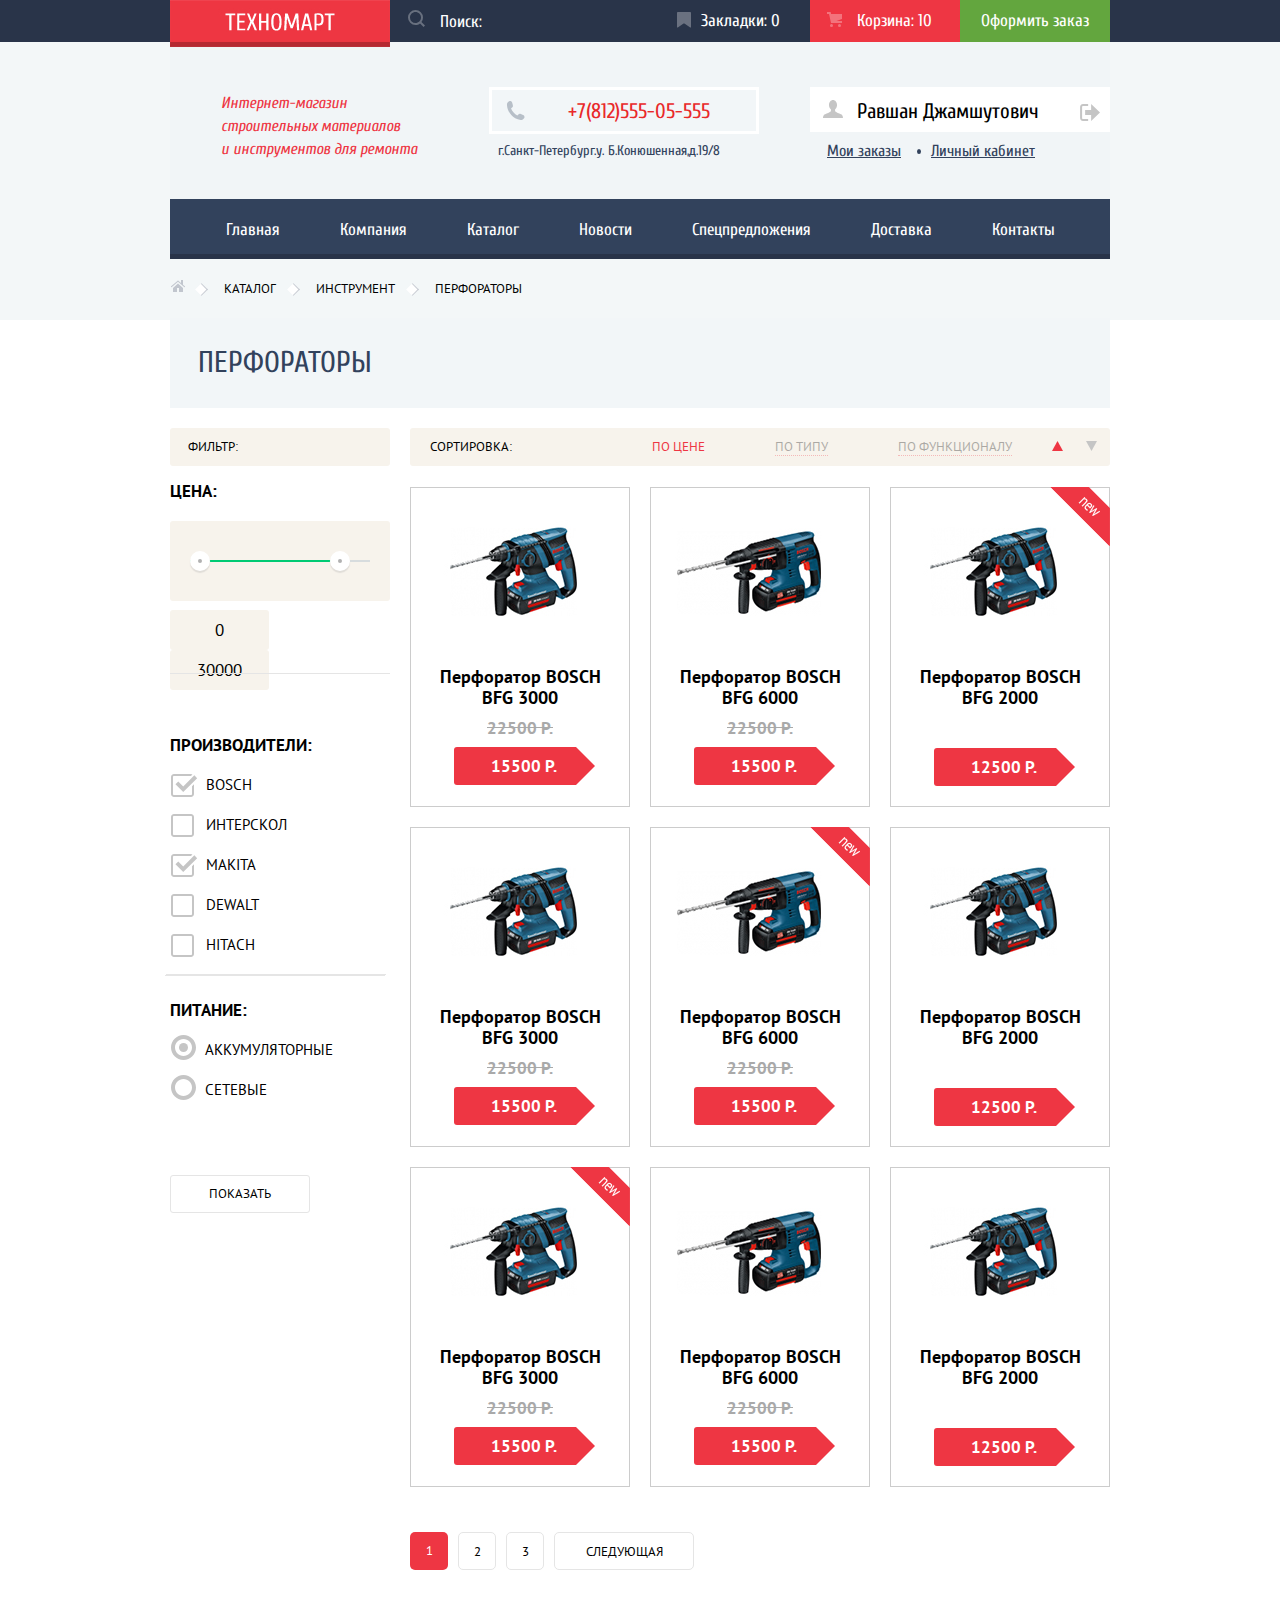
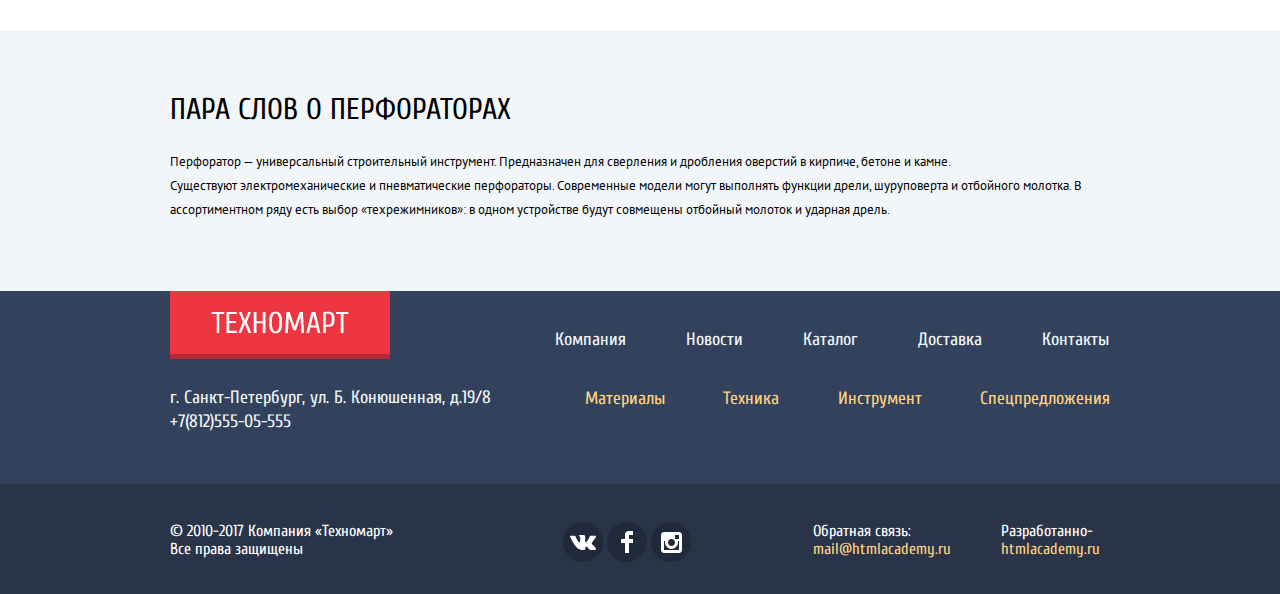
==== commit 3675d745: "защита (2)" ====
--- a/catalog.html
+++ b/catalog.html
@@ -16,8 +16,8 @@
   <header class="main_header">
     <div class="box_shopping_bar">
       <section class="shopping_bar">
-        <a href="index.html" class="tehnomart_logo">
-          <img src="img/tehnomart_logo.png" alt="tehnomart_logo" width="220" height="47">
+        <a href="index.html" class="main_logo" role="ing" arya-label="«Техномарт»">
+          <h1 class="visually_hidden">ТЕХНОМАРТ</h1>
         </a>
         <form method="get" action="URL" name="search_in_header" class="search_header">
           <button type="submit" name="serch_submit" value="найти" class="serch_button">
@@ -77,14 +77,14 @@
       </nav>
     </div>
   </header>
-  <main class="container">
+  <main class="inner_page">
     <ul class="breadcrumbs">
       <li class="breadcrumbs_item"><a href="index.html" class="home_page"><span class="visually_hidden">Главная</span></a></li>
       <li class="breadcrumbs_item"><a href="catalog.html">Каталог</a></li>
-      <li class="breadcrumbs_item"><a href="#">Инструменты</a></li>
+      <li class="breadcrumbs_item"><a href="#">Инструмент</a></li>
       <li class="breadcrumbs_current">Перфораторы</li>
     </ul>
-    <h1 class="inner_page">Перфораторы</h1>
+    <h1>Перфораторы</h1>
     <div class="container_page">
       <section class="filters">
         <h2 class="headline_filters">Фильтр:</h2>
@@ -134,14 +134,14 @@
               </li>
               <li class="filters_manufacturers">
                 <label for="checkbox_Hitach" class="label_checkbox">
-                  <input type="checkbox" name="filter_by_manufacturers" id="checkbox_Hitach" value="Hitachi" class="visually_hidden filter_input filter_input_checkbox" checked>
+                  <input type="checkbox" name="filter_by_manufacturers" id="checkbox_Hitach" value="Hitachi" class="visually_hidden filter_input filter_input_checkbox">
                   <span class="checkbox_indicator"></span>
                   Hitach</label>
               </li>
             </ul>
           </fieldset>
           <fieldset class="filters_item">
-            <legend class="filters_category">Питание:</legend>
+            <legend class="filters_category category_supply">Питание:</legend>
             <ul>
               <li class="filters_manufacturers">
                 <label for="supply_rechargeable" class="supply_label">
@@ -172,7 +172,7 @@
             <li class="price_direction_item cnrrent">
               <svg xmlns="http://www.w3.org/2000/svg" width="11" height="10" viewBox="0 0 11 10">
                 <path fill="#c5c5c5" d="M5.5 0L0 10h11z" />
-                <a href="#" >по возростанию</a>
+                <a href="#">по возростанию</a>
               </svg>
             </li>
             <li class="price_direction_item">
@@ -309,8 +309,7 @@
         <h2 class="headline_punch">Пара слов о перфораторах</h2>
         <p class="text_punch">
           Перфоратор — универсальный строительный инструмент. Предназначен для сверления и дробления оверстий в кирпиче, бетоне и камне.<br>
-          Существуют электромеханические и пневматические перфораторы. Современные модели могут выполнять функции дрели, шуруповерта и отбойного молотка. В 
-          ассортиментном ряду есть выбор "техрежимников": в одном устройстве будут совмещены отбойный молоток и ударная дрель. 
+          Существуют электромеханические и пневматические перфораторы. Современные модели могут выполнять функции дрели, шуруповерта и отбойного молотка. В ассортиментном ряду есть выбор «техрежимников»: в одном устройстве будут совмещены отбойный молоток и ударная дрель.
       </div>
     </div>
     <section class="popup_catalog">
@@ -349,7 +348,7 @@
             <li class="footer_catalog_nav_item"><a href="#">Спецпредложения</a></li>
           </ul>
         </nav>
-        <address class="address_footer">г. Санкт-Петербург, ул. Б. Конюшенная, д.19/8<br> 
+        <address class="address_footer">г. Санкт-Петербург, ул. Б. Конюшенная, д.19/8<br>
           <a href="tel:+78125550555" class="address_footer">+7(812)555-05-555</a>
         </address>
       </div>
--- a/css/technomart.css
+++ b/css/technomart.css
@@ -53,7 +53,7 @@
   border: none;
 
   display: inline-block;
-  padding: 10px 45px;
+  padding: 10px;
   border-radius: 5px;
 
   text-align: center;
@@ -77,13 +77,33 @@
 
 /*---------HEADER-------*/
 
-.main_header{
+.main_header {
   min-height: 320px;
+}
+
+.main_logo:link,
+.main_logo:visited {
+  display: block;
+  background-image: url(../img/main_logo.jpg);
+
+  width: 220px;
+  height: 47px;
+
+  position: absolute;
+}
+
+.main_logo:hover,
+.main_logo:focus {
+  background-image: url(../img/logo_hover.jpg);
+}
+
+.main_logo {
+  background-image: url(../img/logo_active.jpg);
 }
 
 .shopping_bar {
   background-color: #293449;
-  height: 42px;
+  min-height: 42px;
 
   position: relative;
 
@@ -93,7 +113,7 @@
   display: flex;
   width: 940px;
 }
- 
+
 /*---search---*/
 
 .search_header {
@@ -104,46 +124,33 @@
   min-height: 40px;
 
   align-items: center;
-  padding-left: 17px;
-}
-
-.search_header:hover,
-.search_header:focus {
+  padding-left: 228px;
+}
+
+.search_header.active {
   background-color: #fff;
-}
-
-.search_header:hover .search_line,
-.search_header:focus .search_line {
-  background-color: #fff;
-}
-
-.search_header:hover .serch_button,
-.search_header:focus .serch_button {
-  padding-right: 7px;
 }
 
 .search_header:hover path {
   fill: #e9292a;
 }
 
-.search_header:hover input[placeholder="Поиск:"],
-.search_header:focus input[placeholder="Поиск:"]{
-  display: none;
-}
-
-input[placeholder="Поиск:"]::-webkit-input-placeholder{
+input[placeholder="Поиск:"]::-webkit-input-placeholder {
   color: #ffffff;
   font-size: 17px;
 }
-input[placeholder="Поиск:"]:-moz-placeholder{
+
+input[placeholder="Поиск:"]:-moz-placeholder {
   color: #ffffff;
   font-size: 17px;
 }
+
 input[placeholder="Поиск:"]::-moz-placeholder {
   color: #ffffff;
   font-size: 17px;
 }
-input[placeholder="Поиск:"]:-ms-input-placeholder{
+
+input[placeholder="Поиск:"]:-ms-input-placeholder {
   color: #ffffff;
   font-size: 17px;
 }
@@ -154,22 +161,21 @@
   padding: 0;
 
   height: 40px;
-  width: 228px;
+  width: 230px;
 
   background-color: #293449;
   color: #000;
   font-size: 17px;
 
   padding-left: 15px;
-  padding-right: 5px;
+  padding-right: 10px;
   color: #ffffff;
   font-size: 17px;
 
   border: none;
 }
 
-.search_line:focus,
-.search_line:hover {
+.search_line:focus {
   background-color: #ffffff;
 
   color: #000000;
@@ -185,6 +191,8 @@
 
   margin: 0;
   padding: 0;
+
+  margin-left: 5px;
 }
 
 .serch_button path {
@@ -208,6 +216,7 @@
   padding: 0;
 
   display: flex;
+  margin-left: auto;
 }
 
 .purchase_inform_item a:link,
@@ -217,11 +226,11 @@
   font-size: 17px;
   line-height: 18px;
 
+  padding-top: 12px;
+  padding-bottom: 12px;
+  min-width: 150px;
+  min-height: 42px;
   box-sizing: border-box;
-  padding-top: 12px;
-
-  width: 150px;
-  height: 42px;
 
   position: relative;
 }
@@ -236,11 +245,12 @@
   opacity: 0.6;
 }
 
-.purchase_inform_list .bookmarks{
+.purchase_inform_list .bookmarks {
   padding-left: 41px;
 }
-.purchase_inform_list .basket{
-padding-left: 47px;
+
+.purchase_inform_list .basket {
+  padding-left: 47px;
 }
 
 .purchase_inform_list .basket_current {
@@ -318,6 +328,7 @@
   min-height: 157px;
 
   padding-top: 45px;
+  padding-bottom: 30px;
 }
 
 .inform_bar .headline_technomart {
@@ -344,7 +355,7 @@
 .tel_technomart:link,
 .tel_technomart:visited,
 .tel_technomart:hover,
-.tel_technomart:focus, 
+.tel_technomart:focus,
 .tel_technomart:active {
   color: #e9292a;
   font-size: 21px;
@@ -354,11 +365,12 @@
   box-sizing: border-box;
 
   width: 270px;
-  height: 45px;
+  min-height: 45px;
   border: 3px solid #ffffff;
   background-color: #f2f6f8;
 
   padding-top: 11px;
+  padding-bottom: 9px;
   padding-left: 40px;
   padding-right: 10px;
   text-align: center;
@@ -382,12 +394,12 @@
   color: #32425c;
   line-height: 24px;
   font-size: 14px;
-  
+
   box-sizing: border-box;
   margin-top: 5px;
   padding-left: 9px;
   padding-right: 9px;
-  
+
   max-width: 270px;
 }
 
@@ -413,18 +425,16 @@
 
 .profile_list a:link,
 .profile_list a:visited {
-
   color: #000000;
   font-size: 21px;
   font-weight: 400;
 
   display: block;
-  padding-top: 13px;
-  padding-left: 25px;
-  padding-right: 25px;
+  padding: 13px 25px;
+  padding-top: 14px;
 
   box-sizing: border-box;
-  height: 45px;
+  min-height: 45px;
   text-align: center;
 
   background-color: #fff;
@@ -473,7 +483,10 @@
   background-color: #32425c;
 
   align-items: center;
-  justify-content: space-around;
+  justify-content: center;
+
+  width: 940px;
+  box-sizing: border-box;
 }
 
 .site_navigation_list a:link,
@@ -484,10 +497,11 @@
 
   display: block;
   box-sizing: border-box;
-  height: 60px;
+  min-height: 60px;
   padding-left: 30px;
   padding-right: 30px;
   padding-top: 22px;
+  padding-bottom: 21px;
 }
 
 .site_navigation_list a:hover,
@@ -523,126 +537,120 @@
 }
 
 .catalog_navigation_item {
+  box-sizing: border-box;
   width: 300px;
-  height: 123px;
+  min-height: 123px;
 
   margin: 0;
   position: relative;
-}
-
-.catalog_navigation_item:nth-child(1) {
-  background-color: #ffbf47;
-}
-
-.catalog_navigation_item:nth-child(1)::before {
-  position: absolute;
-  content: "";
-  top: 30px;
-  left: 212px;
-
-  width: 44px;
-  height: 65px;
-
-  background-image: url(../svg/icon-1.svg);
-  background-repeat: no-repeat;
-  background-position: 0 0;
-}
-
-.catalog_navigation_item:nth-child(2) {
-  background-color: #3bbce3;
-}
-
-.catalog_navigation_item:nth-child(2)::before {
-  position: absolute;
-  content: "";
-  top: 30px;
-  left: 200px;
-
-  width: 75px;
-  height: 61px;
-
-  background-image: url(../svg/icon-2.svg);
-  background-repeat: no-repeat;
-  background-position: 0 0;
-}
-
-.catalog_navigation_item:nth-child(3) {
-  background-color: #dc91d8;
-}
-
-.catalog_navigation_item:nth-child(3)::before {
-  position: absolute;
-  content: "";
-  top: 30px;
-  left: 190px;
-
-  width: 78px;
-  height: 62px;
-
-  background-image: url(../svg/icon-3.svg);
-  background-repeat: no-repeat;
-  background-position: 0 0;
-}
-
-
-.catalog_navigation_item:nth-child(4) {
-  background-color: #8ed78f;
-
-  margin-left: 640px;
-  margin-top: 20px;
-}
-
-.catalog_navigation_item:nth-child(4)::before {
-  position: absolute;
-  content: "";
-  top: 25px;
-  left: 200px;
-
-  width: 60px;
-  height: 70px;
-
-  background-image: url(../svg/icon-4.svg);
-  background-repeat: no-repeat;
-  background-position: 0 0;
-}
-
-.catalog_navigation_item:nth-child(5) {
-  background-color: #ffc047;
-
-  margin-left: 640px;
-  margin-top: 20px;
-}
-
-.catalog_navigation_item:nth-child(5)::before {
-  position: absolute;
-  content: "";
-  top: 31px;
-  left: 190px;
-
-  width: 80px;
-  height: 63px;
-
-  background-image: url(../svg/icon-5.svg);
-  background-repeat: no-repeat;
-  background-position: 0 0;
-}
-
-.catalog_navigation h3 {
-  margin: 0;
-  padding: 0;
+
+  padding-right: 130px;
+  padding-bottom: 65px;
+  padding-top: 20px;
+  padding-left: 21px;
 
   color: #ffffff;
   font-size: 24px;
   line-height: 30px;
   font-weight: 700;
-
-  position: absolute;
-  top: 19px;
-  left: 23px;
-
-  max-width: 160px;
-}
-
+}
+
+.catalog_navigation_item:nth-child(1) {
+  background-color: #ffbf47;
+}
+
+.catalog_navigation_item:nth-child(1)::before {
+  position: absolute;
+  content: "";
+  top: 30px;
+  left: 212px;
+
+  width: 44px;
+  height: 65px;
+
+  background-image: url(../svg/icon-1.svg);
+  background-repeat: no-repeat;
+  background-position: 0 0;
+}
+
+.catalog_navigation_item:nth-child(2) {
+  background-color: #3bbce3;
+}
+
+.catalog_navigation_item:nth-child(2)::before {
+  position: absolute;
+  content: "";
+  top: 30px;
+  left: 200px;
+
+  width: 75px;
+  height: 61px;
+
+  background-image: url(../svg/icon-2.svg);
+  background-repeat: no-repeat;
+  background-position: 0 0;
+}
+
+.catalog_navigation_item:nth-child(3) {
+  background-color: #dc91d8;
+}
+
+.catalog_navigation_item:nth-child(3)::before {
+  position: absolute;
+  content: "";
+  top: 30px;
+  left: 190px;
+
+  width: 78px;
+  height: 62px;
+
+  background-image: url(../svg/icon-3.svg);
+  background-repeat: no-repeat;
+  background-position: 0 0;
+}
+
+
+.catalog_navigation_item:nth-child(4) {
+  background-color: #8ed78f;
+
+  margin-left: 640px;
+  margin-top: 20px;
+}
+
+.catalog_navigation_item:nth-child(4)::before {
+  position: absolute;
+  content: "";
+  top: 25px;
+  left: 200px;
+
+  width: 60px;
+  height: 70px;
+
+  background-image: url(../svg/icon-4.svg);
+  background-repeat: no-repeat;
+  background-position: 0 0;
+}
+
+.catalog_navigation_item:nth-child(5) {
+  background-color: #ffc047;
+
+  margin-left: 640px;
+  margin-top: 20px;
+}
+
+.catalog_navigation_item:nth-child(5)::before {
+  position: absolute;
+  content: "";
+  top: 31px;
+  left: 190px;
+
+  width: 80px;
+  height: 63px;
+
+  background-image: url(../svg/icon-5.svg);
+  background-repeat: no-repeat;
+  background-position: 0 0;
+}
 
 .catalog_navigation_list a:link,
 .catalog_navigation_list a:visited {
@@ -651,12 +659,11 @@
   line-height: 18px;
   text-transform: uppercase;
 
-  box-sizing: border-box;
+
   text-align: center;
   padding-top: 10px;
-
-  width: 135px;
-  height: 38px;
+  padding-bottom: 10px;
+  min-width: 135px;
 
   background-color: rgba(0, 0, 0, 0.1);
 
@@ -677,7 +684,6 @@
 }
 
 .catalog_navigation_list a:nth-child()
-
 /*---popular_goods---*/
 
 .horizontal_сolumn {
@@ -702,7 +708,7 @@
   margin-top: 30px;
   margin-left: 25px;
 
-  max-width:630px;
+  max-width: 630px;
 }
 
 .horizontal_сolumn a:link,
@@ -720,9 +726,9 @@
 
   box-sizing: inherit;
   width: 253px;
-  height: 38px;
-
-  padding-top: 10px;
+  min-height: 38px;
+
+  padding: 10px;
   text-align: center;
   margin: 0;
 }
@@ -773,14 +779,15 @@
   transform: translate(-50%, -50%);
 }
 
-.manufacturers_item:nth-child(4) img{
- top: 44%;
-}
-
-.manufacturers_item:nth-child(8) img{
- top: 46%;
- left: 51%;
-}
+.manufacturers_item:nth-child(4) img {
+  top: 44%;
+}
+
+.manufacturers_item:nth-child(8) img {
+  top: 46%;
+  left: 51%;
+}
+
 /*--about_purchase--*/
 
 .box_about_purchase {
@@ -861,16 +868,15 @@
 }
 
 .headline_list .headline_paragraph:link,
-.headline_list .headline_paragraph:visited{
+.headline_list .headline_paragraph:visited {
   display: block;
 
   box-sizing: border-box;
   width: 240px;
-  height: 60px;
+  min-height: 60px;
 
   margin-bottom: 1px;
-  padding-top: 14px;
-  padding-left: 22px;
+  padding: 14px 22px;
 
   background-color: #32425c;
   box-shadow: 0 1px 0 #293449;
@@ -903,18 +909,18 @@
   overflow: hidden;
 }
 
-.sections h3{
-margin: 0;
-padding: 0;
-
-color: #32425c;
-font-family: Cuprum;
-font-size: 36px;
-font-weight: 400;
-line-height: 36px;
-text-transform: uppercase;
-
-margin-bottom: 25px;
+.sections h3 {
+  margin: 0;
+  padding: 0;
+
+  color: #32425c;
+  font-family: Cuprum;
+  font-size: 36px;
+  font-weight: 400;
+  line-height: 36px;
+  text-transform: uppercase;
+
+  margin-bottom: 25px;
 }
 
 .sections p {
@@ -989,12 +995,12 @@
   margin-top: 30px;
 }
 
-.sections_item{
+.sections_item {
   display: none;
   position: relative;
 }
 
-.sections_item_show{
+.sections_item_show {
   display: block;
 }
 
@@ -1048,20 +1054,19 @@
 }
 
 .about_company a {
-  padding: 10px 40px;
   border-radius: 5px;
-  
+
   box-sizing: border-box;
   width: 220px;
-  height: 38px;
-  padding-top: 10px;
-}
-
-.about_company{
+  min-height: 38px;
+  padding: 10px;
+}
+
+.about_company {
   max-width: 520px;
 }
 
-.contacts{
+.contacts {
   max-width: 300px;
 }
 
@@ -1069,10 +1074,8 @@
   box-sizing: border-box;
 
   width: 300px;
-  height: 38px;
-
-  padding-top: 10px;
-
+  min-height: 38px;
+  padding: 10px;
 }
 
 .before_footer p {
@@ -1095,10 +1098,11 @@
   margin-bottom: 40px;
 }
 
-.map{
+.map {
   display: block;
   padding: 0;
 }
+
 /*---------popua_map-----------*/
 
 .box_popup_map {
@@ -1117,7 +1121,7 @@
   z-index: 100;
 }
 
-.map_show{
+.map_show {
   display: block;
 }
 
@@ -1184,6 +1188,8 @@
 
   min-width: 555px;
   padding-top: 40px;
+
+  margin-left: auto;
 }
 
 .footer_site_nav_list li {
@@ -1224,6 +1230,7 @@
   justify-content: space-between;
 
   width: 525px;
+  margin-top: 2px;
 }
 
 .footer_catalog_nav a:link,
@@ -1245,6 +1252,7 @@
   color: #ffd180;
   opacity: 0.5;
 }
+
 /*-нижняя строка footer-*/
 .address_footer {
   margin: 0;
@@ -1285,8 +1293,8 @@
 }
 
 .social_button {
-  width: 41px;
-  height: 42px;
+  width: 40px;
+  height: 40px;
   background-color: #212a3a;
 
   border-radius: 50%;
@@ -1313,7 +1321,7 @@
   line-height: 18px;
 
   margin: 0px;
-  margin-right:50px;
+  margin-right: 50px;
 }
 
 .developer_contacts:link,
@@ -1381,12 +1389,13 @@
   display: block;
 
   padding-top: 15px;
+  padding-bottom: 12px;
   padding-left: 47px;
   padding-right: 33px;
 
   box-sizing: border-box;
   width: 300px;
-  height: 45px;
+  min-height: 45px;
 
   font-size: 21px;
   color: #000;
@@ -1403,8 +1412,6 @@
 
   display: flex;
   min-height: 15px;
-  width: 210px;
-  justify-content: space-between;
 }
 
 .personal_item a:link,
@@ -1413,6 +1420,8 @@
   font-size: 16px;
   line-height: 18px;
   text-decoration: underline;
+
+  padding-right: 30px;
 }
 
 .personal_item:first-child a {
@@ -1432,6 +1441,10 @@
   left: 90px;
 }
 
+.personal_item:last-child a {
+  padding: 0;
+}
+
 .personal_item a:hover,
 .personal_item a:focus {
   color: #ee3643;
@@ -1444,7 +1457,11 @@
   opacity: 0.3;
 }
 
-h1.inner_page {
+.inner_page {
+  margin-top: -40px;
+}
+
+.inner_page h1 {
   margin: 0 auto;
   padding: 0;
 
@@ -1453,16 +1470,16 @@
   line-height: 30px;
   text-transform: uppercase;
   font-style: normal;
+  font-weight: 400;
 
   box-sizing: border-box;
 
   width: 940px;
-  height: 89px;
+  min-height: 89px;
   background-color: #f2f6f8;
 
-  padding-top: 30px;
-  padding-left: 30px;
-  padding-right: 30px;
+  padding: 30px;
+  padding-left: 28px;
 
   margin-bottom: 20px;
 }
@@ -1478,7 +1495,7 @@
   display: flex;
   justify-content: flex-start;
   flex-wrap: wrap;
-  margin-bottom: 25px;
+  margin-bottom: 20px;
 }
 
 .breadcrumbs a {
@@ -1504,14 +1521,14 @@
 .breadcrumbs_item {
   position: relative;
 
-  margin-right: 42px;
+  padding-right: 40px;
 }
 
 .breadcrumbs_item::after {
   content: "";
   position: absolute;
   top: 5px;
-  right: -25px;
+  right: 18px;
 
   width: 8px;
   height: 8px;
@@ -1523,7 +1540,7 @@
 }
 
 .breadcrumbs_item:last-child {
-  margin-right: 0;
+  padding-right: 0;
 }
 
 
@@ -1536,14 +1553,19 @@
   background-position: 0 0;
 }
 
+.breadcrumbs_item::befor :first-child {
+  top: 5px;
+  right: 20px;
+}
+
 /*-фильтры-*/
 
 .filters {
   width: 220px;
 }
 
-.filters_item:nth-child(2){
-  margin-top: 25px;
+.filters_item:nth-child(2) {
+  margin-top: 15px;
 }
 
 .headline_filters {
@@ -1568,7 +1590,7 @@
   background-color: #f7f3ec;
   border-radius: 3px;
 
-  margin-bottom: 20px;
+  margin-bottom: 10px;
   margin-right: 20px;
 }
 
@@ -1576,36 +1598,39 @@
   list-style: none;
   padding: 0;
   margin: 0;
+
+  margin-bottom: 15px;
 }
 
 .filters_manufacturers {
   margin-bottom: 20px;
 }
 
-.filters_manufacturers:nth-child(5){
+.filters_manufacturers:nth-child(5) {
   position: relative;
 }
 
 .filters_manufacturers:nth-child(5) ::after {
- content: "";
- position: absolute;
-
- top:35px;
- left: -5px;
-
- width: 220px;
- height: 1px;
- background-color: #e5e5e5;
-}
-
-.filters_manufacturers:last-child{
+  content: "";
+  position: absolute;
+
+  top: 40px;
+  left: -5px;
+
+  width: 220px;
+  height: 1px;
+  background-color: #e5e5e5;
+}
+
+.filters_manufacturers:last-child {
   margin-bottom: 0;
 }
 
 
-.filters_item:nth-child(3){
+.filters_item:nth-child(3) {
   margin-top: 25px;
 }
+
 .price_direction {
   list-style: none;
   margin: 0;
@@ -1628,16 +1653,19 @@
   fill: #ee3643;
 }
 
-.filters_item .filters_category{
+.filters_item .filters_category {
   color: #000000;
   font-family: "PT Sans";
   font-size: 17px;
   font-weight: 700;
   line-height: 30px;
   text-transform: uppercase;
-  margin-bottom: 25px;
-
-  max-width: 220px;
+  margin-bottom: 15px;
+  width: 220px;
+}
+
+.filters_item {
+  margin-bottom: 5px;
 }
 
 .filters fieldset {
@@ -1661,7 +1689,7 @@
   cursor: pointer;
   user-select: none;
 
-  max-width: 200px;
+  width: 200px;
 }
 
 .range_filter {
@@ -1675,7 +1703,7 @@
   background-color: #f7f3ec;
   border-radius: 3px;
 
-  margin-bottom: 25px;
+  margin-bottom: 9px;
 
   padding-top: 39px;
   padding-right: 20px;
@@ -1691,7 +1719,7 @@
 }
 
 .range_controls .bar {
-  width: 70%;
+  width: 80%;
   height: 2px;
 
   background: #00ca74;
@@ -1719,7 +1747,7 @@
 }
 
 .range_controls .toggle_max {
-  left: 130px;
+  left: 160px;
 }
 
 .price_controls {
@@ -1727,11 +1755,11 @@
   position: relative;
 }
 
-.price_controls::after{
+.price_controls::after {
   content: "";
   position: absolute;
 
-  top: 65px;
+  top: 63px;
   left: 0;
 
   width: 220px;
@@ -1781,8 +1809,8 @@
 
 .label_checkbox input[type="checkbox"]+.checkbox_indicator {
   position: absolute;
-  top: -2px;
-  left: 9px;
+  top: -1px;
+  left: 1px;
 
   width: 23px;
   height: 23px;
@@ -1793,8 +1821,8 @@
 .label_checkbox input[type="checkbox"]:checked+.checkbox_indicator {
   display: block;
   position: absolute;
-  top: -2px;
-  left: 9px;
+  top: -1px;
+  left: 1px;
 
   width: 27px;
   height: 23px;
@@ -1810,27 +1838,25 @@
 .supply_label input[type="radio"]+.radio_indicator {
   position: absolute;
 
-  top: -3px;
-  left: 5px;
+  top: -5px;
+  left: 1px;
 
   width: 25px;
   height: 25px;
 
   background-image: url(../svg/radio-off.svg);
-  opacity: 0, 6;
 }
 
 .supply_label input[type="radio"]:checked+.radio_indicator {
   position: absolute;
 
-  top: -3px;
-  left: 5px;
+  top: -5px;
+  left: 1px;
 
   width: 25px;
   height: 25px;
 
   background-image: url(../svg/radio-on.svg);
-  opacity: 0, 6;
 }
 
 .supply_label input[type="radio"]:focus+.radio_indicator,
@@ -1853,11 +1879,11 @@
   box-sizing: border-box;
 
   width: 140px;
-  height: 38px;
+  min-height: 38px;
 
   text-align: center;
 
-  margin-top: 75px;
+  margin-top: 60px;
   padding: 0;
   outline: none;
 
@@ -1942,7 +1968,7 @@
 }
 
 .sorting_list .current:link,
-.sorting_list .current:visited{
+.sorting_list .current:visited {
   opacity: 1;
   border: none;
   color: #ee3643;
@@ -2052,6 +2078,7 @@
   z-index: 10;
 
   display: none;
+  margin-bottom: 10px;
 }
 
 .actions .buy,
@@ -2060,11 +2087,14 @@
 
   box-sizing: border-box;
   width: 135px;
-  height: 38px;
+  min-height: 38px;
 
   margin: 0 auto;
   margin-bottom: 7px;
   padding-top: 10px;
+  padding-bottom: 7px;
+  padding-left: 25px;
+  padding-right: 25px;
 
   border-radius: 3px;
 
@@ -2088,16 +2118,16 @@
 }
 
 .actions .bookmark:hover,
-.actions .bookmark:focus{
- border: 3px solid #32425c;
-} 
-
-.anticons .bookmark:active{
-  opacity: 0,3;
+.actions .bookmark:focus {
+  border: 3px solid #32425c;
+}
+
+.anticons .bookmark:active {
+  opacity: 0, 3;
 }
 
 .actions .buy:link,
-.actions .buy:visited{
+.actions .buy:visited {
   background-color: #63a63e;
   border-bottom-color: #367315;
 
@@ -2108,15 +2138,15 @@
 }
 
 .actions .buy:hover,
-.actions .buy:focus{
+.actions .buy:focus {
   background-color: #5fbb2d;
 }
 
-.antions.bay:active{
+.antions.bay:active {
   background-color: #518534;
 }
 
-.actions .buy::before{
+.actions .buy::before {
   content: "";
   position: absolute;
 
@@ -2127,13 +2157,13 @@
   height: 15px;
 
   background-image: url(../svg/icon-cart.svg);
-  background-position: 0  0;
+  background-position: 0 0;
   background-repeat: no-repeat;
 
   opacity: 0.3;
 }
 
-.actions_show{
+.actions_show {
   display: block;
 }
 
@@ -2142,13 +2172,13 @@
 
   padding: 0 25px;
   margin-top: 0;
-  margin-bottom: 15px;
+  margin-bottom: 11px;
 
   color: #000000;
   font-family: "PT Sans";
   font-size: 18px;
   font-weight: 700;
-  line-height: 20px
+  line-height: 21px
 }
 
 .catalog_item .discount {
@@ -2163,6 +2193,10 @@
   text-transform: uppercase;
 }
 
+.catalog_item .image {
+  margin-bottom: 3px;
+}
+
 .catalog_item .price {
   position: relative;
 
@@ -2170,6 +2204,7 @@
 
   margin: 10px auto;
   margin-bottom: 20px;
+  margin-left: 43px;
 
   box-sizing: border-box;
   width: 140px;
@@ -2186,6 +2221,10 @@
   border-radius: 3px;
 }
 
+.catalog_item .price_new {
+  margin-top: 40px;
+}
+
 .catalog_item .price:after {
   content: "";
 
@@ -2205,7 +2244,7 @@
 }
 
 .catalog_item:nth-child(3n) h3 {
-  margin-bottom: 43px;
+  margin-bottom: 40px;
 }
 
 .catalog_index .catalog_list {
@@ -2218,7 +2257,7 @@
   margin-right: 20px;
 }
 
-.catalog_index .catalog_item:nth-child(3n) h3 {
+.catalog_index .catalog_item:nth-child(3n) .title {
   margin-bottom: 15px;
 }
 
@@ -2226,14 +2265,16 @@
   margin-right: 0;
 }
 
+.catalog_index .catalog_item:nth-child(4n) {
+  margin-right: 0;
+}
+
 /*--pagination--*/
 
 .pagination_list {
   list-style: none;
   padding: 0;
   margin: 0 auto;
-
-  margin-top: 32px;
   margin-bottom: 60px;
 
   display: flex;
@@ -2311,7 +2352,7 @@
 .punch_container {
   display: flex;
   width: 100%;
-  min-height: 260px;
+  min-height: 196px;
   background-color: #f2f6f8;
   padding-top: 65px;
 }
@@ -2319,7 +2360,6 @@
 .punch_box {
   margin: 0 auto;
   padding: 0;
-  min-height: 120px;
   width: 940px;
 }
 
@@ -2329,11 +2369,12 @@
 
   font-family: Cuprum, Arial, sans-serif;
   font-size: 30px;
+  font-weight: 400;
 
   line-height: 30px;
   text-transform: uppercase;
 
-  margin-bottom: 30px;
+  margin-bottom: 25px;
 
   max-width: 750px;
 }
@@ -2362,9 +2403,9 @@
   display: none;
 
   z-index: 100;
-} 
-
-.form_show{
+}
+
+.form_show {
   display: block;
 }
 
@@ -2602,12 +2643,12 @@
   height: 282px;
   box-shadow: 0 20px 40px rgba(41, 52, 73, 0.75);
 
-  position:fixed;
+  position: fixed;
   top: 120px;
   left: 35%;
 
   z-index: 100;
-  
+
   display: none;
 }
 
@@ -2724,22 +2765,7 @@
   min-height: 278px;
   background-color: #f3f7f8;
 
-  margin:0;
-}
-
-.site_navigation_list {
-  display: flex;
-  flex-wrap: wrap;
-  justify-content: center;
-
-
-  box-shadow: inset 0 -5px 0 #293449;
-  background-color: #32425c;
-  min-height: 60px;
-
-  width: 940px;
-  height: 60px;
-  box-sizing: border-box;
+  margin: 0;
 }
 
 /*----main catalog----*/
@@ -2762,11 +2788,11 @@
   padding: 0;
 }
 
-.slider_item{
+.slider_item {
   display: none;
 }
 
-.slider_item_show{
+.slider_item_show {
   display: block;
 }
 
@@ -2807,11 +2833,9 @@
 
   box-sizing: border-box;
   width: 195px;
-  height: 38px;
-
-  padding-top: 10px;
-  text-align: 14px;
-  padding-left: 50px;
+  min-height: 38px;
+
+  padding: 10px;
 }
 
 .slider_controls_arrows button,
@@ -2847,7 +2871,7 @@
 
 .slider_controls_point button,
 .slider_controls_point button:hover,
-.slider_controls_point button:focus{
+.slider_controls_point button:focus {
   border: none;
   padding: 0;
   margin: 0;
@@ -2866,25 +2890,26 @@
   top: 218px;
 }
 
-.slider_controls_point button:nth-child(1){
+.slider_controls_point button:nth-child(1) {
   left: 295px;
 }
 
-.slider_controls_point button:nth-child(2){
+.slider_controls_point button:nth-child(2) {
   left: 310px;
 }
 
 .slider_controls_point button:active,
-.slider_controls_point button.current{
+.slider_controls_point button.current {
   background-color: #ee3643;
 }
 
-li[name="slide1"]{
+li[name="slide1"] {
   width: 620px;
   height: 266px;
   background-image: url(../img/slider_1.jpg);
 }
-li[name="slide2"]{
+
+li[name="slide2"] {
   width: 620px;
   height: 266px;
   background-image: url(../img/slider_2.jpg);
@@ -2893,7 +2918,7 @@
 
 .horizontal_сolumn {
   display: flex;
-  
+
   box-sizing: border-box;
   height: 89px;
   width: 940px;
@@ -2947,8 +2972,8 @@
   margin-top: 85px;
 }
 
-.main_footer_catalog{
-  margin:0;
+.main_footer_catalog {
+  margin: 0;
 }
 
 .footer_site_info {
@@ -2992,7 +3017,7 @@
   margin: 0 auto;
   background-color: transparent;
 
-  padding-top: 35px;
+  padding-top: 38px;
 }
 
 .footer_contacts {
@@ -3007,7 +3032,7 @@
   display: flex;
   justify-content: space-between;
   margin: 0px;
-  margin-left: 119px;
+  margin-left: 115px;
   min-height: 35px;
   width: 255px;
 }
@@ -3027,7 +3052,7 @@
   padding: 0;
 
   margin: 20 auto;
-  margin-bottom: 50px;
+  margin-bottom: 25px;
 }
 
 .catalog_columns {
@@ -3045,7 +3070,7 @@
   justify-content: space-between;
 }
 
-.overlay{
+.overlay {
   position: fixed;
 
   top: 0;
@@ -3055,13 +3080,14 @@
   width: 100%;
   height: 100%;
 
-  background-color: rgba(0, 0, 0, 0.5);
+  background-color
+: rgba(0, 0, 0, 0.5);
 
   display: none;
 }
 
-.overlay_show{
- display: block;
-}
-
-
+.overlay_show {
+  display: block;
+}
+
+
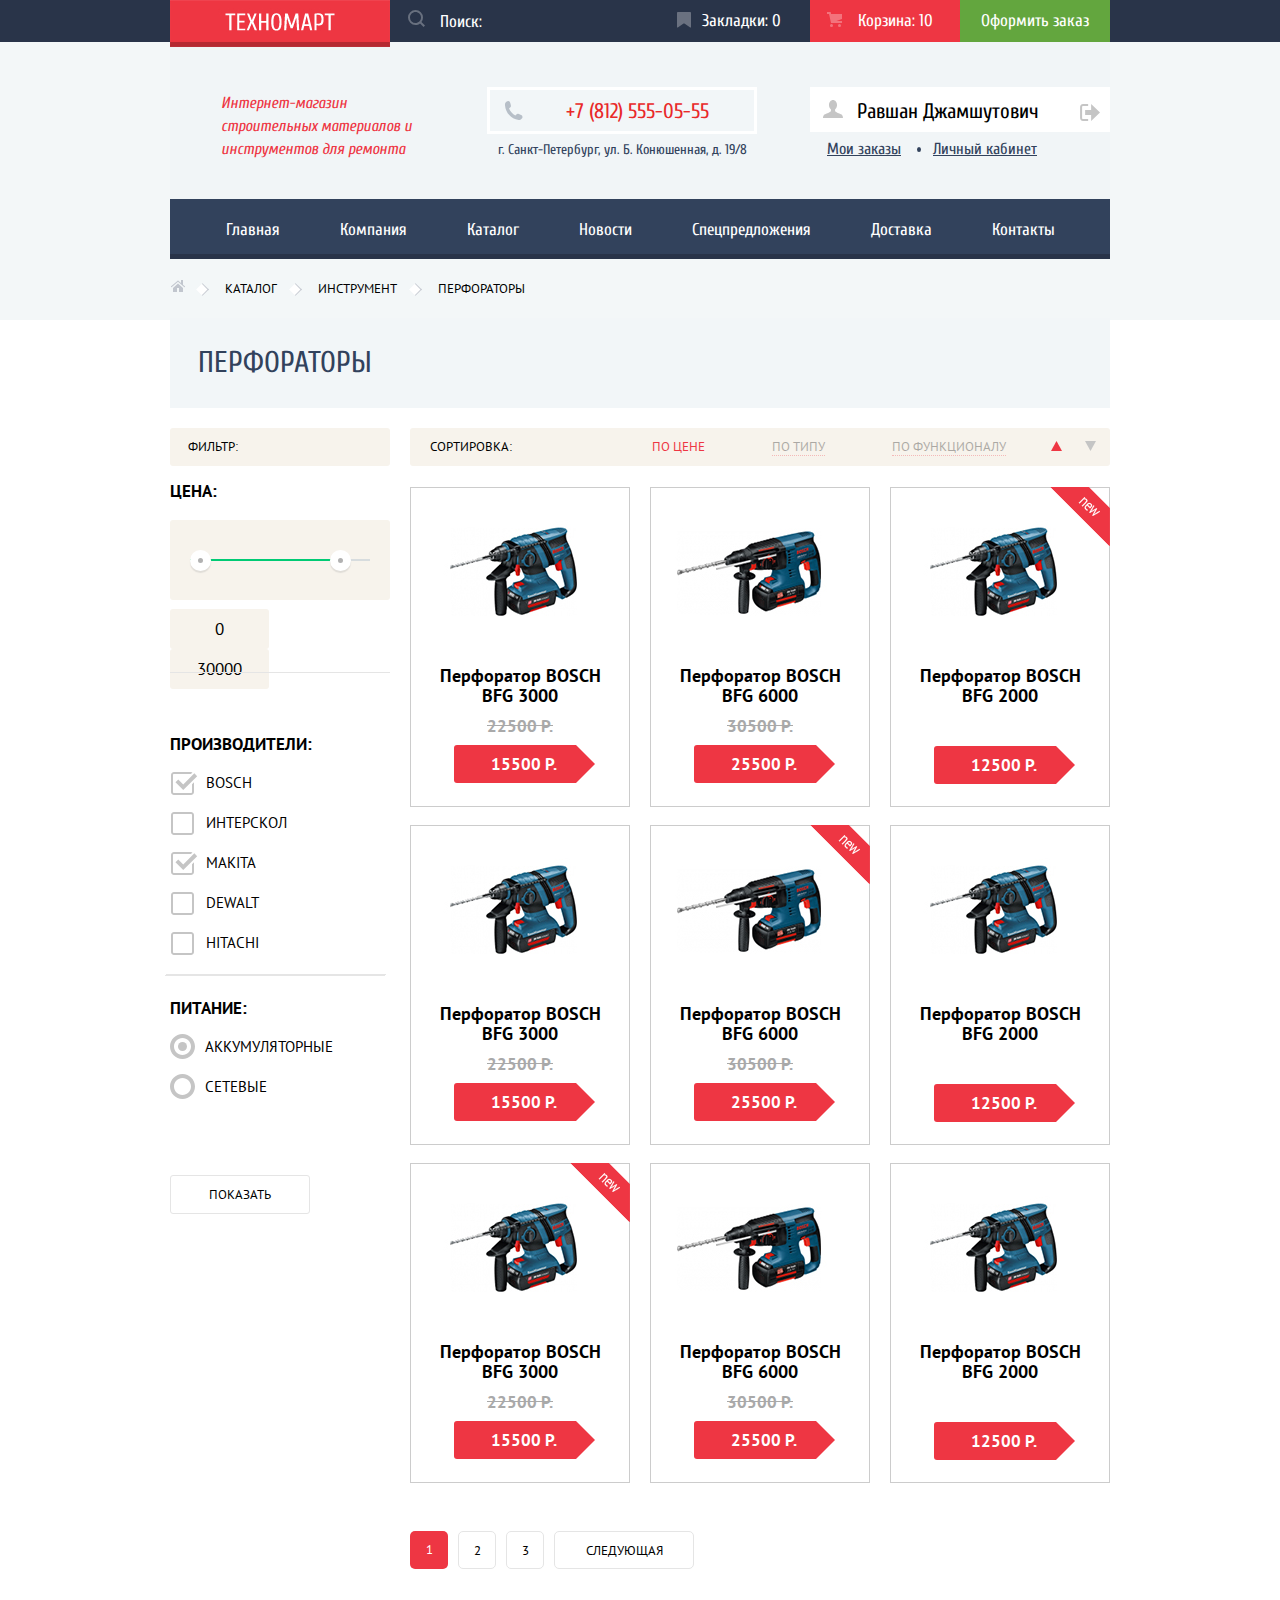
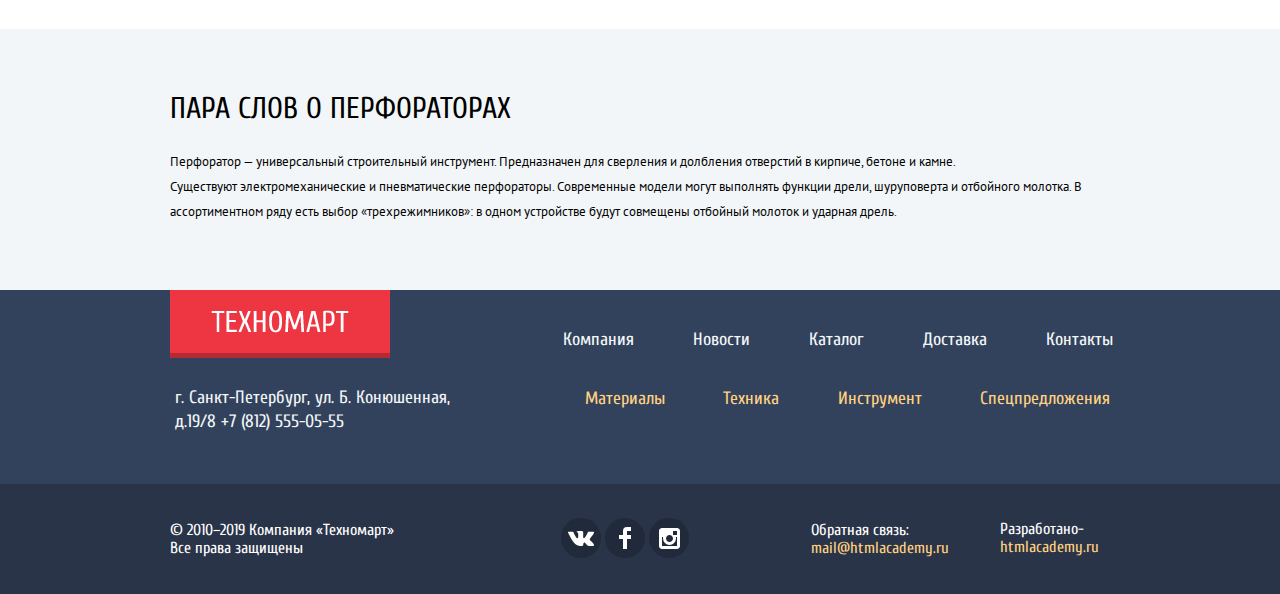
==== commit 9d4aff93: "защита(финал)" ====
--- a/catalog.html
+++ b/catalog.html
@@ -9,395 +9,394 @@
   <link rel="shortcut icon" type="image/x-icon" href="img/favicon16.png">
   <link rel="shortcut icon" type="image/x-icon" href="img/favicon32.png">
   <link rel="stylesheet" type="text/css" href="css/normalize.css">
-  <link rel="stylesheet" type="text/css" href="css/technomart.css">
+  <link rel="stylesheet" type="text/css" href="css/technomart_min.css">
 </head>
 
 <body>
-  <header class="main_header">
-    <div class="box_shopping_bar">
-      <section class="shopping_bar">
-        <a href="index.html" class="main_logo" role="ing" arya-label="«Техномарт»">
-          <h1 class="visually_hidden">ТЕХНОМАРТ</h1>
-        </a>
-        <form method="get" action="URL" name="search_in_header" class="search_header">
-          <button type="submit" name="serch_submit" value="найти" class="serch_button">
-            <svg xmlns="http://www.w3.org/2000/svg" width="17" height="17" viewBox="0 0 17 17" class="serch_button">
-              <path fill="#ffffff" d="M17 15.586l-3.542-3.542A7.465 7.465 0 0 0 15 7.5 7.5 7.5 0 1 0 7.5 15c1.71 0 3.282-.579 4.544-1.542L15.586 17 17 15.586zM2 7.5C2 4.467 4.467 2 7.5 2 10.532 2 13 4.467 13 7.5c0 3.032-2.468 5.5-5.5 5.5A5.506 5.506 0 0 1 2 7.5z" /></svg>
-          </button>
-          <input type="search" class="search_line" placeholder="Поиск:">
-        </form>
-        <ul class="purchase_inform_list">
-          <li class="purchase_inform_item"><a href="#" class="bookmarks">Закладки: 0</a></li>
-          <li class="purchase_inform_item"><a href="#" class="basket basket_current">Корзина: 10</a></li>
-          <li class="purchase_inform_item"><a href="#" class="checkout_button">Оформить заказ</a></li>
-        </ul>
-      </section>
-    </div>
-    <div class="box_inform_and_navigation">
-      <section class="inform_bar">
-        <p class="headline_technomart">
-          Интернет-магазин<br>
-          строительных материалов<br>
-          и инструментов для ремонта<br>
-        </p>
-        <address class="address_nav">
-          <a href="tel:+7(812)555-05-555" class="tel_technomart">+7(812)555-05-555</a>
-          <div class="street">г.Санкт-Петербург.у. Б.Конюшенная,д.19/8</div>
-        </address>
-        <div class="user_box">
-          <div class="user_personal">
-            <svg xmlns="http://www.w3.org/2000/svg" width="20" height="18" viewBox="0 0 20 18" class="user_icon">
-              <path fill="#c5c5c5" d="M17.881 14.166c-2.144-.735-4.256-1.666-5.207-2.39-.657-.501-.77-1.618-.517-2.415 1.118-.903 1.864-2.477 1.864-4.278C14.021 2.276 12.221 0 10 0S5.979 2.276 5.979 5.083c0 1.801.746 3.374 1.863 4.277.253.798.141 1.915-.517 2.416-.95.724-3.063 1.654-5.207 2.39S0 18 0 18h20s.025-3.099-2.119-3.834z" />
-            </svg>
-            <a href="#" class="personal_profile">Равшан Джамшутович</a>
-            <svg xmlns="http://www.w3.org/2000/svg" width="21" height="17" viewBox="0 0 21 17" class="logout_icon">
-              <g fill="#c5c5c5">
-                <path fill="#c5c5c5" d="M21 8.5L12.125 0v6h-6v5h6v6z" />
-                <path fill="#c5c5c5" d="M3.106 13.952V3.048c.018-.376.171-1.057 1.01-1.057h5.027V0H4.116C1.938 0 1.112 1.81 1.087 3.027v10.946C1.112 15.189 1.938 17 4.116 17h5.027v-1.99H4.116c-.839 0-.992-.683-1.01-1.058z" />
-              </g>
-              <a class="visually_hidden profile_output">Выход</a>
-            </svg>
-          </div>
-          <ul class="personal_list">
-            <li class="personal_item"><a href="#">Мои заказы</a></li>
-            <li class="personal_item"><a href="#">Личный кабинет</a></li>
-          </ul>
+ <header class="main_header">
+  <div class="box_shopping_bar">
+    <section class="shopping_bar">
+      <a href="index.html" class="main_logo">
+        <h1 class="visually_hidden">ТЕХНОМАРТ</h1>
+      </a>
+      <form method="get" action="URL" name="search_in_header" class="search_header">
+        <button type="submit" name="serch_submit" value="найти" class="serch_button">
+          <svg xmlns="http://www.w3.org/2000/svg" width="17" height="17" viewBox="0 0 17 17" class="serch_button">
+            <path fill="#ffffff" d="M17 15.586l-3.542-3.542A7.465 7.465 0 0 0 15 7.5 7.5 7.5 0 1 0 7.5 15c1.71 0 3.282-.579 4.544-1.542L15.586 17 17 15.586zM2 7.5C2 4.467 4.467 2 7.5 2 10.532 2 13 4.467 13 7.5c0 3.032-2.468 5.5-5.5 5.5A5.506 5.506 0 0 1 2 7.5z" /></svg>
+        </button>
+        <input type="search" class="search_line" placeholder="Поиск:">
+      </form>
+      <ul class="purchase_inform_list">
+        <li class="purchase_inform_item"><a href="#" class="bookmarks">Закладки: 0</a></li>
+        <li class="purchase_inform_item"><a href="#" class="basket basket_current">Корзина: 10</a></li>
+        <li class="purchase_inform_item"><a href="#" class="checkout_button">Оформить заказ</a></li>
+      </ul>
+    </section>
+  </div>
+  <div class="box_inform_and_navigation">
+    <section class="inform_bar">
+      <p class="headline_technomart">
+        Интернет-магазин
+        строительных материалов
+        и инструментов для ремонта
+      </p>
+      <address class="address_nav">
+        <a href="tel:+7(812)555-05-555" class="tel_technomart">+7 (812) 555-05-55</a>
+        <div class="street">г. Санкт-Петербург, ул. Б. Конюшенная, д. 19/8</div>
+      </address>
+      <div class="user_box">
+        <div class="user_personal">
+          <svg xmlns="http://www.w3.org/2000/svg" width="20" height="18" viewBox="0 0 20 18" class="user_icon">
+            <path fill="#c5c5c5" d="M17.881 14.166c-2.144-.735-4.256-1.666-5.207-2.39-.657-.501-.77-1.618-.517-2.415 1.118-.903 1.864-2.477 1.864-4.278C14.021 2.276 12.221 0 10 0S5.979 2.276 5.979 5.083c0 1.801.746 3.374 1.863 4.277.253.798.141 1.915-.517 2.416-.95.724-3.063 1.654-5.207 2.39S0 18 0 18h20s.025-3.099-2.119-3.834z" />
+          </svg>
+          <a href="#" class="personal_profile">Равшан Джамшутович</a>
+          <svg xmlns="http://www.w3.org/2000/svg" width="21" height="17" viewBox="0 0 21 17" class="logout_icon">
+            <g fill="#c5c5c5">
+              <path fill="#c5c5c5" d="M21 8.5L12.125 0v6h-6v5h6v6z" />
+              <path fill="#c5c5c5" d="M3.106 13.952V3.048c.018-.376.171-1.057 1.01-1.057h5.027V0H4.116C1.938 0 1.112 1.81 1.087 3.027v10.946C1.112 15.189 1.938 17 4.116 17h5.027v-1.99H4.116c-.839 0-.992-.683-1.01-1.058z" />
+            </g>
+            <a class="visually_hidden profile_output">Выход</a>
+          </svg>
         </div>
-      </section>
-      <nav class="site_navigation">
-        <ul class="site_navigation_list">
-          <li><a href="index.html" class="site_navigation_item">Главная</a></li>
-          <li><a href="#" class="site_navigation_item">Компания</a></li>
-          <li><a href="catalog.html" class="site_navigation_item">Каталог</a></li>
-          <li><a href="#" class="site_navigation_item">Новости</a></li>
-          <li><a href="#" class="site_navigation_item">Спецпредложения</a></li>
-          <li><a href="#" class="site_navigation_item">Доставка</a></li>
-          <li><a href="#" class="site_navigation_item">Контакты</a></li>
-        </ul>
-      </nav>
-    </div>
-  </header>
-  <main class="inner_page">
-    <ul class="breadcrumbs">
-      <li class="breadcrumbs_item"><a href="index.html" class="home_page"><span class="visually_hidden">Главная</span></a></li>
-      <li class="breadcrumbs_item"><a href="catalog.html">Каталог</a></li>
-      <li class="breadcrumbs_item"><a href="#">Инструмент</a></li>
-      <li class="breadcrumbs_current">Перфораторы</li>
-    </ul>
-    <h1>Перфораторы</h1>
-    <div class="container_page">
-      <section class="filters">
-        <h2 class="headline_filters">Фильтр:</h2>
-        <form method="get" action="URL" name="catalog_filter">
-          <fieldset class="filters_item">
-            <legend class="filters_category">цена:</legend>
-            <div class="range_filter">
-              <div class="range_controls">
-                <div class="scale">
-                  <div class="bar"></div>
-                </div>
-                <div class="toggle toggle_min"></div>
-                <div class="toggle toggle_max"></div>
-              </div>
-              <div class="price_controls">
-                <input name="min_price" type="text" value="0" class="min_price" />
-                <input name="max_price" type="text" value="30000" class="max_price" />
-              </div>
-            </div>
-          </fieldset>
-          <fieldset class="filters_item">
-            <legend class="filters_category">Производители:</legend>
-            <ul class="filters_manufacturers_list">
-              <li class="filters_manufacturers">
-                <label for="checkbox_BOSCH" class="label_checkbox">
-                  <input type="checkbox" name="filter_by_manufacturers" id="checkbox_BOSCH" value="BOSCH" class="visually_hidden filter_input filter_input_checkbox" checked>
-                  <span class="checkbox_indicator"></span>
-                  BOSCH</label>
-              </li>
-              <li class="filters_manufacturers">
-                <label for="checkbox_Интерскол" class="label_checkbox">
-                  <input type="checkbox" name="filter_by_manufacturers" id="checkbox_Интерскол" value="Интерскол" class="visually_hidden filter_input filter_input_checkbox">
-                  <span class="checkbox_indicator"></span>
-                  Интерскол</label>
-              </li>
-              <li class="filters_manufacturers">
-                <label for="checkbox_Makita" class="label_checkbox">
-                  <input type="checkbox" name="filter_by_manufacturers" id="checkbox_Makita" value="Makita" class="visually_hidden filter_input filter_input_checkbox" checked>
-                  <span class="checkbox_indicator"></span>
-                  Makita</label>
-              </li>
-              <li class="filters_manufacturers">
-                <label for="checkbox_Dewalt" class="label_checkbox">
-                  <input type="checkbox" name="filter_by_manufacturers" id="checkbox_Dewalt" value="Dewalt" class="visually_hidden filter_input filter_input_checkbox">
-                  <span class="checkbox_indicator"></span>
-                  Dewalt</label>
-              </li>
-              <li class="filters_manufacturers">
-                <label for="checkbox_Hitach" class="label_checkbox">
-                  <input type="checkbox" name="filter_by_manufacturers" id="checkbox_Hitach" value="Hitachi" class="visually_hidden filter_input filter_input_checkbox">
-                  <span class="checkbox_indicator"></span>
-                  Hitach</label>
-              </li>
-            </ul>
-          </fieldset>
-          <fieldset class="filters_item">
-            <legend class="filters_category category_supply">Питание:</legend>
-            <ul>
-              <li class="filters_manufacturers">
-                <label for="supply_rechargeable" class="supply_label">
-                  <input type="radio" value="rechargeable" id="supply_rechargeable" name="filter_by_supply" class="visually_hidden input_radio" checked>
-                  <span class="radio_indicator"></span>
-                  Аккумуляторные</label>
-              </li>
-              <li class="filters_manufacturers">
-                <label for="supply_networked" class="supply_label">
-                  <input type="radio" value="networked" id="supply_networked" name="filter_by_supply" class="visually_hidden input_radio">
-                  <span class="radio_indicator"></span>
-                  Сетевые</label>
-              </li>
-            </ul>
-          </fieldset>
-          <input type="submit" value="Показать" class="button_submit">
-        </form>
-      </section>
-      <div class="box_right">
-        <section class="sorting">
-          <h2 class="headline_sorting">Сортировка:</h2>
-          <ul class="sorting_list">
-            <li class="sorting_item"> <a href="#" class="current">по цене</a></li>
-            <li class="sorting_item"> <a href="#">по типу</a></li>
-            <li class="sorting_item"> <a href="#">по функционалу</a></li>
-          </ul>
-          <ul class="price_direction">
-            <li class="price_direction_item cnrrent">
-              <svg xmlns="http://www.w3.org/2000/svg" width="11" height="10" viewBox="0 0 11 10">
-                <path fill="#c5c5c5" d="M5.5 0L0 10h11z" />
-                <a href="#">по возростанию</a>
-              </svg>
-            </li>
-            <li class="price_direction_item">
-              <svg xmlns="http://www.w3.org/2000/svg" width="11" height="10" viewBox="0 0 11 10">
-                <path fill="#c5c5c5" d="M5.5 10L0 0h11" />
-                <a href="#" class="price_down">по убыванию</a>
-              </svg>
-            </li>
-          </ul>
-        </section>
-        <section class="catalog">
-          <h2 class="visually_hidden">Список перфораторов</h2>
-          <ul class="catalog_list">
-            <li class="catalog_item">
-              <div class="actions">
-                <a href="#" class="buy">Купить</a>
-                <a href="#" class="bookmark">В закладки</a>
-              </div>
-              <div class="image">
-                <img src="img/Perforator_2.png" alt="Перфоратор BOSCH BFG 9000" width="218" height="168">
-              </div>
-              <h3 class="title">Перфоратор BOSCH BFG 3000</h3>
-              <div class="discount">22500 Р.</div>
-              <span class="price"> 15500 Р.</span>
-            </li>
-            <li class="catalog_item">
-              <div class="actions">
-                <a href="#" class="buy">Купить</a>
-                <a href="#" class="bookmark">В закладки</a>
-              </div>
-              <div class="image">
-                <img src="img/Perforator_3.png" alt="Перфоратор BOSCH BFG 9000" width="218" height="168">
-              </div>
-              <h3 class="title">Перфоратор BOSCH BFG 6000</h3>
-              <div class="discount">22500 Р.</div>
-              <span class="price"> 15500 Р.</span>
-            </li>
-            <li class="catalog_item">
-              <div class="flag flag_new">новинка</div>
-              <div class="actions">
-                <a href="#" class="buy">Купить</a>
-                <a href="#" class="bookmark">В закладки</a>
-              </div>
-              <div class="image">
-                <img src="img/Perforator_2.png" alt="Перфоратор BOSCH BFG 9000" width="218" height="168">
-              </div>
-              <h3 class="title">Перфоратор BOSCH BFG 2000</h3>
-              <span class="price"> 12500 Р.</span>
-            </li>
-            <li class="catalog_item">
-              <div class="actions">
-                <a href="#" class="buy">Купить</a>
-                <a href="#" class="bookmark">В закладки</a>
-              </div>
-              <div class="image">
-                <img src="img/Perforator_2.png" alt="Перфоратор BOSCH BFG 9000" width="218" height="168">
-              </div>
-              <h3 class="title">Перфоратор BOSCH BFG 3000</h3>
-              <div class="discount">22500 Р.</div>
-              <span class="price"> 15500 Р.</span>
-            </li>
-            <li class="catalog_item">
-              <div class="flag flag_new">новинка</div>
-              <div class="actions">
-                <a href="#" class="buy">Купить</a>
-                <a href="#" class="bookmark">В закладки</a>
-              </div>
-              <div class="image">
-                <img src="img/Perforator_3.png" alt="Перфоратор BOSCH BFG 9000" width="218" height="168">
-              </div>
-              <h3 class="title">Перфоратор BOSCH BFG 6000</h3>
-              <div class="discount">22500 Р.</div>
-              <span class="price"> 15500 Р.</span>
-            </li>
-            <li class="catalog_item">
-              <div class="actions">
-                <a href="#" class="buy">Купить</a>
-                <a href="#" class="bookmark">В закладки</a>
-              </div>
-              <div class="image">
-                <img src="img/Perforator_2.png" alt="Перфоратор BOSCH BFG 9000" width="218" height="168">
-              </div>
-              <h3 class="title">Перфоратор BOSCH BFG 2000</h3>
-              <span class="price"> 12500 Р.</span>
-            </li>
-            <li class="catalog_item">
-              <div class="flag flag_new">новинка</div>
-              <div class="actions">
-                <a href="#" class="buy">Купить</a>
-                <a href="#" class="bookmark">В закладки</a>
-              </div>
-              <div class="image">
-                <img src="img/Perforator_2.png" alt="Перфоратор BOSCH BFG 9000" width="218" height="168">
-              </div>
-              <h3 class="title">Перфоратор BOSCH BFG 3000</h3>
-              <div class="discount">22500 Р.</div>
-              <span class="price"> 15500 Р.</span>
-            </li>
-            <li class="catalog_item">
-              <div class="actions">
-                <a href="#" class="buy">Купить</a>
-                <a href="#" class="bookmark">В закладки</a>
-              </div>
-              <div class="image">
-                <img src="img/Perforator_3.png" alt="Перфоратор BOSCH BFG 9000" width="218" height="168">
-              </div>
-              <h3 class="title">Перфоратор BOSCH BFG 6000</h3>
-              <div class="discount">22500 Р.</div>
-              <span class="price"> 15500 Р.</span>
-            </li>
-            <li class="catalog_item">
-              <div class="actions">
-                <a href="#" class="buy">Купить</a>
-                <a href="#" class="bookmark">В закладки</a>
-              </div>
-              <div class="image">
-                <img src="img/Perforator_2.png" alt="Перфоратор BOSCH BFG 9000" width="218" height="168">
-              </div>
-              <h3 class="title">Перфоратор BOSCH BFG 2000</h3>
-              <span class="price"> 12500 Р.</span>
-            </li>
-          </ul>
-          <ul class="pagination_list">
-            <li class=" pagination_item"><span class="current">1</span></li>
-            <li class="pagination_item"><a href="#">2</a></li>
-            <li class="pagination_item"><a href="#">3</a></li>
-            <li class="pagination_item"><a class="next" href="#">следующая</a></li>
-          </ul>
-        </section>
-      </div>
-    </div>
-    <div class="punch_container">
-      <div class="punch_box">
-        <h2 class="headline_punch">Пара слов о перфораторах</h2>
-        <p class="text_punch">
-          Перфоратор — универсальный строительный инструмент. Предназначен для сверления и дробления оверстий в кирпиче, бетоне и камне.<br>
-          Существуют электромеханические и пневматические перфораторы. Современные модели могут выполнять функции дрели, шуруповерта и отбойного молотка. В ассортиментном ряду есть выбор «техрежимников»: в одном устройстве будут совмещены отбойный молоток и ударная дрель.
-      </div>
-    </div>
-    <section class="popup_catalog">
-      <div class="popup_upper_box">
-        <h2 class="popua_catalog_headline">Товар добавлен в корзину!</h2>
-        <button class="popup_catalog_close">Закрыть</button>
-      </div>
-      <div class="punch_lower_box">
-        <ul class="popup_catalog_list">
-          <li><a href="#" class="button make_purchase">Оформить заказ</a></li>
-          <li><button class="button continue_shopping">Продолжить покупки</button></li>
+        <ul class="personal_list">
+          <li class="personal_item"><a href="#">Мои заказы</a></li>
+          <li class="personal_item"><a href="#">Личный кабинет</a></li>
         </ul>
       </div>
     </section>
-  </main>
-  <footer class="main_footer_catalog">
-    <div class="footer_site_info">
-      <div class="top_site_info">
-        <a href="index.html" class="logo_footer">
-          <img src="img/logo_footer.jpg" alt="tehnomart_logo" width="220" height="68" class="logo_footer">
-        </a>
-        <ul class="footer_site_nav_list">
-          <li class="footer_site_nav_item"><a href="#">Компания</a></li>
-          <li class="footer_site_nav_item"><a href="#">Новости</a></li>
-          <li class="footer_site_nav_item"><a href="#">Каталог</a></li>
-          <li class="footer_site_nav_item"><a href="#">Доставка</a></li>
-          <li class="footer_site_nav_item"><a href="#">Контакты</a></li>
+    <nav class="site_navigation">
+      <ul class="site_navigation_list">
+        <li><a href="index.html" class="site_navigation_item">Главная</a></li>
+        <li><a href="#" class="site_navigation_item">Компания</a></li>
+        <li><a href="catalog.html" class="site_navigation_item">Каталог</a></li>
+        <li><a href="#" class="site_navigation_item">Новости</a></li>
+        <li><a href="#" class="site_navigation_item">Спецпредложения</a></li>
+        <li><a href="#" class="site_navigation_item">Доставка</a></li>
+        <li><a href="#" class="site_navigation_item">Контакты</a></li>
+      </ul>
+    </nav>
+  </div>
+</header>
+<main class="inner_page">
+  <ul class="breadcrumbs">
+    <li class="breadcrumbs_item"><a href="index.html" class="home_page"><span class="visually_hidden">Главная</span></a></li>
+    <li class="breadcrumbs_item"><a href="catalog.html">Каталог</a></li>
+    <li class="breadcrumbs_item"><a href="#">Инструмент</a></li>
+    <li class="breadcrumbs_current">Перфораторы</li>
+  </ul>
+  <h1>Перфораторы</h1>
+  <div class="container_page">
+    <section class="filters">
+      <h2 class="headline_filters">Фильтр:</h2>
+      <form method="get" action="URL" name="catalog_filter">
+        <fieldset class="filters_item">
+          <legend class="filters_category">цена:</legend>
+          <div class="range_filter">
+            <div class="range_controls">
+              <div class="scale">
+                <div class="bar"></div>
+              </div>
+              <div class="toggle toggle_min"><span class="visually_hidden">Минимальная цена товара</span></div>
+              <div class="toggle toggle_max"><span class="visually_hidden">Максимальная цена товара</span></div>
+            </div>
+            <div class="price_controls">
+              <input name="min_price" type="text" value="0" class="min_price" />
+              <input name="max_price" type="text" value="30000" class="max_price" />
+            </div>
+          </div>
+        </fieldset>
+        <fieldset class="filters_item">
+          <legend class="filters_category">Производители:</legend>
+          <ul class="filters_manufacturers_list">
+            <li class="filters_manufacturers">
+              <label for="checkbox_BOSCH" class="label_checkbox">
+                <input type="checkbox" name="filter_by_manufacturers" id="checkbox_BOSCH" value="BOSCH" class="visually_hidden filter_input filter_input_checkbox" checked>
+                <span class="checkbox_indicator"></span>
+                BOSCH</label>
+            </li>
+            <li class="filters_manufacturers">
+              <label for="checkbox_Интерскол" class="label_checkbox">
+                <input type="checkbox" name="filter_by_manufacturers" id="checkbox_Интерскол" value="Интерскол" class="visually_hidden filter_input filter_input_checkbox">
+                <span class="checkbox_indicator"></span>
+                Интерскол</label>
+            </li>
+            <li class="filters_manufacturers">
+              <label for="checkbox_Makita" class="label_checkbox">
+                <input type="checkbox" name="filter_by_manufacturers" id="checkbox_Makita" value="Makita" class="visually_hidden filter_input filter_input_checkbox" checked>
+                <span class="checkbox_indicator"></span>
+                Makita</label>
+            </li>
+            <li class="filters_manufacturers">
+              <label for="checkbox_Dewalt" class="label_checkbox">
+                <input type="checkbox" name="filter_by_manufacturers" id="checkbox_Dewalt" value="Dewalt" class="visually_hidden filter_input filter_input_checkbox">
+                <span class="checkbox_indicator"></span>
+                Dewalt</label>
+            </li>
+            <li class="filters_manufacturers">
+              <label for="checkbox_Hitach" class="label_checkbox">
+                <input type="checkbox" name="filter_by_manufacturers" id="checkbox_Hitach" value="Hitachi" class="visually_hidden filter_input filter_input_checkbox">
+                <span class="checkbox_indicator"></span>
+                Hitachi</label>
+            </li>
+          </ul>
+        </fieldset>
+        <fieldset class="filters_item">
+          <legend class="filters_category category_supply">Питание:</legend>
+          <ul>
+            <li class="filters_manufacturers">
+              <label for="supply_rechargeable" class="supply_label">
+                <input type="radio" value="rechargeable" id="supply_rechargeable" name="filter_by_supply" class="visually_hidden input_radio" checked>
+                <span class="radio_indicator"></span>
+                Аккумуляторные</label>
+            </li>
+            <li class="filters_manufacturers">
+              <label for="supply_networked" class="supply_label">
+                <input type="radio" value="networked" id="supply_networked" name="filter_by_supply" class="visually_hidden input_radio">
+                <span class="radio_indicator"></span>
+                Сетевые</label>
+            </li>
+          </ul>
+        </fieldset>
+        <input type="submit" value="Показать" class="button_submit">
+      </form>
+    </section>
+    <div class="box_right">
+      <section class="sorting">
+        <h2 class="headline_sorting">Сортировка:</h2>
+        <ul class="sorting_list">
+          <li class="sorting_item"> <a href="#" class="current">по цене</a></li>
+          <li class="sorting_item"> <a href="#">по типу</a></li>
+          <li class="sorting_item"> <a href="#">по функционалу</a></li>
+        </ul>
+        <ul class="price_direction">
+          <li class="price_direction_item cnrrent">
+            <svg xmlns="http://www.w3.org/2000/svg" width="11" height="10" viewBox="0 0 11 10">
+              <path fill="#c5c5c5" d="M5.5 0L0 10h11z" />
+              <a href="#">по возростанию</a>
+            </svg>
+          </li>
+          <li class="price_direction_item">
+            <svg xmlns="http://www.w3.org/2000/svg" width="11" height="10" viewBox="0 0 11 10">
+              <path fill="#c5c5c5" d="M5.5 10L0 0h11" />
+              <a href="#" class="price_down">по убыванию</a>
+            </svg>
+          </li>
+        </ul>
+      </section>
+      <section class="catalog">
+        <h2 class="visually_hidden">Список перфораторов</h2>
+        <ul class="catalog_list">
+          <li class="catalog_item">
+            <div class="actions">
+              <a href="#" class="buy">Купить</a>
+              <a href="#" class="bookmark">В закладки</a>
+            </div>
+            <div class="image">
+              <img src="img/Perforator_2.png" alt="Перфоратор BOSCH BFG 9000" width="218" height="168">
+            </div>
+            <h3 class="title">Перфоратор BOSCH BFG 3000</h3>
+            <div class="discount">22500 Р.</div>
+            <span class="price"> 15500 Р.</span>
+          </li>
+          <li class="catalog_item">
+            <div class="actions">
+              <a href="#" class="buy">Купить</a>
+              <a href="#" class="bookmark">В закладки</a>
+            </div>
+            <div class="image">
+              <img src="img/Perforator_3.png" alt="Перфоратор BOSCH BFG 9000" width="218" height="168">
+            </div>
+            <h3 class="title">Перфоратор BOSCH BFG 6000</h3>
+            <div class="discount">30500 Р.</div>
+            <span class="price"> 25500 Р.</span>
+          </li>
+          <li class="catalog_item">
+            <div class="flag flag_new">новинка</div>
+            <div class="actions">
+              <a href="#" class="buy">Купить</a>
+              <a href="#" class="bookmark">В закладки</a>
+            </div>
+            <div class="image">
+              <img src="img/Perforator_2.png" alt="Перфоратор BOSCH BFG 9000" width="218" height="168">
+            </div>
+            <h3 class="title">Перфоратор BOSCH BFG 2000</h3>
+            <span class="price"> 12500 Р.</span>
+          </li>
+          <li class="catalog_item">
+            <div class="actions">
+              <a href="#" class="buy">Купить</a>
+              <a href="#" class="bookmark">В закладки</a>
+            </div>
+            <div class="image">
+              <img src="img/Perforator_2.png" alt="Перфоратор BOSCH BFG 9000" width="218" height="168">
+            </div>
+            <h3 class="title">Перфоратор BOSCH BFG 3000</h3>
+            <div class="discount">22500 Р.</div>
+            <span class="price"> 15500 Р.</span>
+          </li>
+          <li class="catalog_item">
+            <div class="flag flag_new">новинка</div>
+            <div class="actions">
+              <a href="#" class="buy">Купить</a>
+              <a href="#" class="bookmark">В закладки</a>
+            </div>
+            <div class="image">
+              <img src="img/Perforator_3.png" alt="Перфоратор BOSCH BFG 9000" width="218" height="168">
+            </div>
+            <h3 class="title">Перфоратор BOSCH BFG 6000</h3>
+            <div class="discount">30500 Р.</div>
+            <span class="price"> 25500 Р.</span>
+          </li>
+          <li class="catalog_item">
+            <div class="actions">
+              <a href="#" class="buy">Купить</a>
+              <a href="#" class="bookmark">В закладки</a>
+            </div>
+            <div class="image">
+              <img src="img/Perforator_2.png" alt="Перфоратор BOSCH BFG 9000" width="218" height="168">
+            </div>
+            <h3 class="title">Перфоратор BOSCH BFG 2000</h3>
+            <span class="price"> 12500 Р.</span>
+          </li>
+          <li class="catalog_item">
+            <div class="flag flag_new">новинка</div>
+            <div class="actions">
+              <a href="#" class="buy">Купить</a>
+              <a href="#" class="bookmark">В закладки</a>
+            </div>
+            <div class="image">
+              <img src="img/Perforator_2.png" alt="Перфоратор BOSCH BFG 9000" width="218" height="168">
+            </div>
+            <h3 class="title">Перфоратор BOSCH BFG 3000</h3>
+            <div class="discount">22500 Р.</div>
+            <span class="price"> 15500 Р.</span>
+          </li>
+          <li class="catalog_item">
+            <div class="actions">
+              <a href="#" class="buy">Купить</a>
+              <a href="#" class="bookmark">В закладки</a>
+            </div>
+            <div class="image">
+              <img src="img/Perforator_3.png" alt="Перфоратор BOSCH BFG 9000" width="218" height="168">
+            </div>
+            <h3 class="title">Перфоратор BOSCH BFG 6000</h3>
+            <div class="discount">30500 Р.</div>
+            <span class="price"> 25500 Р.</span>
+          </li>
+          <li class="catalog_item">
+            <div class="actions">
+              <a href="#" class="buy">Купить</a>
+              <a href="#" class="bookmark">В закладки</a>
+            </div>
+            <div class="image">
+              <img src="img/Perforator_2.png" alt="Перфоратор BOSCH BFG 9000" width="218" height="168">
+            </div>
+            <h3 class="title">Перфоратор BOSCH BFG 2000</h3>
+            <span class="price"> 12500 Р.</span>
+          </li>
+        </ul>
+        <ul class="pagination_list">
+          <li class=" pagination_item"><span class="current">1</span></li>
+          <li class="pagination_item"><a href="#">2</a></li>
+          <li class="pagination_item"><a href="#">3</a></li>
+          <li class="pagination_item"><a class="next" href="#">следующая</a></li>
+        </ul>
+      </section>
+    </div>
+  </div>
+  <div class="punch_container">
+    <div class="punch_box">
+      <h2 class="headline_punch">Пара слов о перфораторах</h2>
+      <p class="text_punch">
+        Перфоратор — универсальный строительный инструмент. Предназначен для сверления и долбления отверстий в кирпиче, бетоне и камне.<br>
+        Существуют электромеханические и пневматические перфораторы. Современные модели могут выполнять функции дрели, шуруповерта и отбойного молотка. В ассортиментном ряду есть выбор «трехрежимников»: в одном устройстве будут совмещены отбойный молоток и ударная дрель.
+    </div>
+  </div>
+  <section class="popup_catalog">
+    <div class="popup_upper_box">
+      <h2 class="popua_catalog_headline">Товар добавлен в корзину!</h2>
+      <button class="popup_catalog_close">Закрыть</button>
+    </div>
+    <div class="punch_lower_box">
+      <ul class="popup_catalog_list">
+        <li><a href="#" class="button make_purchase">Оформить заказ</a></li>
+        <li><button class="button continue_shopping">Продолжить покупки</button></li>
+      </ul>
+    </div>
+  </section>
+</main>
+<footer class="main_footer_catalog">
+  <div class="footer_site_info">
+    <div class="top_site_info">
+      <a href="index.html" class="logo_footer">
+        <img src="img/logo_footer.jpg" alt="tehnomart_logo" width="220" height="68" class="logo_footer">
+      </a>
+      <ul class="footer_site_nav_list">
+        <li class="footer_site_nav_item"><a href="#">Компания</a></li>
+        <li class="footer_site_nav_item"><a href="#">Новости</a></li>
+        <li class="footer_site_nav_item"><a href="#">Каталог</a></li>
+        <li class="footer_site_nav_item"><a href="#">Доставка</a></li>
+        <li class="footer_site_nav_item"><a href="#">Контакты</a></li>
+      </ul>
+    </div>
+    <div class="bottom_site_info">
+      <nav class="footer_catalog_nav">
+        <ul class="footer_catalog_nav">
+          <li class="footer_catalog_nav_item"><a href="#">Материалы</a></li>
+          <li class="footer_catalog_nav_item"><a href="#">Техника</a></li>
+          <li class="footer_catalog_nav_item"><a href="#">Инструмент</a></li>
+          <li class="footer_catalog_nav_item"><a href="#">Спецпредложения</a></li>
+        </ul>
+      </nav>
+      <address class="address_footer">г. Санкт-Петербург, ул. Б. Конюшенная, д.19/8
+        <a href="tel:+78125550555" class="address_footer">+7 (812) 555-05-55</a>
+      </address>
+    </div>
+  </div>
+  <div class="box_additional_info">
+    <div class="additional_info">
+      <p class="copyright">© 2010–2019 Компания «Техномарт»
+        Все права защищены</p>
+      <div class="footer_social">
+        <h2 class="visually_hidden">Соц.сети</h2>
+        <ul class="social_networks">
+          <li>
+            <a href="#" class="social_button"><span class="visually_hidden">vkontacte</span>
+              <svg xmlns="http://www.w3.org/2000/svg" width="26" height="15" viewBox="0 0 26 15">
+                <path fill="#FFF" d="M16.138 11.51c.956-.309 2.18 2.04 3.483 2.939.978.681 1.727.534 1.727.534l3.473-.05s1.815-.112.957-1.554c-.071-.12-.503-1.069-2.585-3.022-2.177-2.043-1.882-1.712.739-5.244 1.597-2.153 2.236-3.468 2.036-4.028-.192-.539-1.365-.399-1.365-.399L20.69.713c-.381.001-.704.119-.851.515-.003.004-.621 1.666-1.445 3.079-1.741 2.989-2.436 3.148-2.724 2.961-.661-.433-.494-1.737-.494-2.664 0-2.897.432-4.105-.846-4.417-.427-.104-.739-.172-1.828-.182-1.392-.021-2.574 0-3.244.329-.445.223-.786.712-.579.74.26.035.843.16 1.155.586.401.552.389 1.789.389 1.789s.229 3.411-.54 3.834c-.528.29-1.25-.302-2.803-3.016-.793-1.388-1.392-2.922-1.392-2.922s-.116-.285-.326-.441c-.25-.185-.6-.244-.6-.244L.848.684S.29.7.085.946c-.182.218-.015.668-.015.668s2.909 6.881 6.203 10.347c3.02 3.182 6.452 2.971 6.452 2.971h1.555s.469-.054.709-.312c.224-.24.214-.691.214-.691s-.031-2.109.935-2.419z" />
+              </svg>
+            </a>
+          </li>
+          <li>
+            <a href="#" class="social_button"><span class="visually_hidden">facebook</span>
+              <svg xmlns="http://www.w3.org/2000/svg" width="12" height="22" viewBox="0 0 12 22">
+                <path fill="#FFF" d="M12 4V0H8a4 4 0 0 0-4 4v4H0v4h4v10h4V12h4V8H8V4h4z" />+
+              </svg>
+            </a>
+          </li>
+          <li>
+            <a href="#" class="social_button"><span class="visually_hidden">instagram</span>
+              <svg xmlns="http://www.w3.org/2000/svg" width="21" height="21" viewBox="0 0 21 21">
+                <path fill="#FFF" d="M18 0H3C1.35 0 0 1.35 0 3v15c0 1.65 1.35 3 3 3h15c1.65 0 3-1.35 3-3V3c0-1.65-1.35-3-3-3zm-7.5 7c1.93 0 3.5 1.57 3.5 3.5S12.43 14 10.5 14 7 12.43 7 10.5 8.57 7 10.5 7zM18 18H3V9h1.181A6.504 6.504 0 0 0 4 10.5a6.5 6.5 0 1 0 13 0 6.45 6.45 0 0 0-.181-1.5H18v9zm0-11h-4V3h4v4z" />
+              </svg>
+            </a>
+          </li>
         </ul>
       </div>
-      <div class="bottom_site_info">
-        <nav class="footer_catalog_nav">
-          <ul class="footer_catalog_nav">
-            <li class="footer_catalog_nav_item"><a href="#">Материалы</a></li>
-            <li class="footer_catalog_nav_item"><a href="#">Техника</a></li>
-            <li class="footer_catalog_nav_item"><a href="#">Инструмент</a></li>
-            <li class="footer_catalog_nav_item"><a href="#">Спецпредложения</a></li>
-          </ul>
-        </nav>
-        <address class="address_footer">г. Санкт-Петербург, ул. Б. Конюшенная, д.19/8<br>
-          <a href="tel:+78125550555" class="address_footer">+7(812)555-05-555</a>
-        </address>
+      <div class="footer_copyright">
+        <p class="feedback">
+          Обратная связь:
+          <a href="mailto:mail@htmlacademy.ru" class="developer_contacts">mail@htmlacademy.ru</a>
+        </p>
+        <p class="developed">
+          Разработано-
+          <a href="https://up.htmlacademy.ru/htmlcss/24" class="developer_contacts">htmlacademy.ru</a>
+        </p>
       </div>
     </div>
-    <div class="box_additional_info">
-      <div class="additional_info">
-        <p class="copyright">© 2010-2017 Компания «Техномарт»<br>
-          Все права защищены</p>
-        <div class="footer_social">
-          <h2 class="visually_hidden">Соц.сети</h2>
-          <ul class="social_networks">
-            <li>
-              <a href="#" class="social_button"><span class="visually_hidden">vkontacte</span>
-                <svg xmlns="http://www.w3.org/2000/svg" width="26" height="15" viewBox="0 0 26 15">
-                  <path fill="#FFF" d="M16.138 11.51c.956-.309 2.18 2.04 3.483 2.939.978.681 1.727.534 1.727.534l3.473-.05s1.815-.112.957-1.554c-.071-.12-.503-1.069-2.585-3.022-2.177-2.043-1.882-1.712.739-5.244 1.597-2.153 2.236-3.468 2.036-4.028-.192-.539-1.365-.399-1.365-.399L20.69.713c-.381.001-.704.119-.851.515-.003.004-.621 1.666-1.445 3.079-1.741 2.989-2.436 3.148-2.724 2.961-.661-.433-.494-1.737-.494-2.664 0-2.897.432-4.105-.846-4.417-.427-.104-.739-.172-1.828-.182-1.392-.021-2.574 0-3.244.329-.445.223-.786.712-.579.74.26.035.843.16 1.155.586.401.552.389 1.789.389 1.789s.229 3.411-.54 3.834c-.528.29-1.25-.302-2.803-3.016-.793-1.388-1.392-2.922-1.392-2.922s-.116-.285-.326-.441c-.25-.185-.6-.244-.6-.244L.848.684S.29.7.085.946c-.182.218-.015.668-.015.668s2.909 6.881 6.203 10.347c3.02 3.182 6.452 2.971 6.452 2.971h1.555s.469-.054.709-.312c.224-.24.214-.691.214-.691s-.031-2.109.935-2.419z" />
-                </svg>
-              </a>
-            </li>
-            <li>
-              <a href="#" class="social_button"><span class="visually_hidden">facebook</span>
-                <svg xmlns="http://www.w3.org/2000/svg" width="12" height="22" viewBox="0 0 12 22">
-                  <path fill="#FFF" d="M12 4V0H8a4 4 0 0 0-4 4v4H0v4h4v10h4V12h4V8H8V4h4z" />
-                </svg>
-              </a>
-            </li>
-            <li>
-              <a href="#" class="social_button"><span class="visually_hidden">instagram</span>
-                <svg xmlns="http://www.w3.org/2000/svg" width="21" height="21" viewBox="0 0 21 21">
-                  <path fill="#FFF" d="M18 0H3C1.35 0 0 1.35 0 3v15c0 1.65 1.35 3 3 3h15c1.65 0 3-1.35 3-3V3c0-1.65-1.35-3-3-3zm-7.5 7c1.93 0 3.5 1.57 3.5 3.5S12.43 14 10.5 14 7 12.43 7 10.5 8.57 7 10.5 7zM18 18H3V9h1.181A6.504 6.504 0 0 0 4 10.5a6.5 6.5 0 1 0 13 0 6.45 6.45 0 0 0-.181-1.5H18v9zm0-11h-4V3h4v4z" />
-                </svg>
-              </a>
-            </li>
-          </ul>
-        </div>
-        <div class="footer_copyright">
-          <p class="feedback">
-            Обратная связь:<br>
-            <a href="mailto:mail@htmlacademy.ru" class="developer_contacts">mail@htmlacademy.ru</a>
-          </p>
-          <p class="developed">
-            Разработанно-<br>
-            <a href="https://up.htmlacademy.ru/htmlcss/24" class="developer_contacts">htmlacademy.ru</a>
-          </p>
-        </div>
-      </div>
-    </div>
-  </footer>
-  <div class="overlay"></div>
-  <script src="js/script_catalog.js"></script>
+  </div>
+</footer>
+<script src="js/script_catalog_min.js"></script>
 </body>
 
 </html>
--- a/css/technomart_min.css
+++ b/css/technomart_min.css
@@ -0,0 +1 @@
+body{min-width:960px;margin:0;font-family:"Cuprum",Arial,sans-serif;font-size:14px;line-height:18px;font-weight:400}a{text-decoration:none}img{max-width:100%;height:auto}.visually_hidden:not(:focus):not(:active),input[type="checkbox"].visually-hidden,input[type="radio"].visually-hidden{position:absolute;width:1px;height:1px;margin:-1px;border:0;padding:0;white-space:nowrap;clip-path:inset(100%);clip:rect(0 0 0 0);overflow:hidden}.visually_hidden{position:absolute;width:1px;height:1px;clip:rect(0,0,0,0)}.button{font:inherit;color:#fff;text-transform:uppercase;background-color:#ee3643;border:none;display:inline-block;padding:10px;border-radius:5px;text-align:center;vertical-align:middle}.button:hover,.button:focus{background-color:#ca2c37}.button:active{background-color:#ba2732}.button.disabled,.button:disabled{cursor:default;opacity:0,5}.main_header{min-height:320px}.main_logo:link,.main_logo:visited{display:block;background-image:url(../img/main_logo.jpg);width:220px;height:47px;position:absolute}.main_logo:hover,.main_logo:focus{background-image:url(../img/logo_hover.jpg)}.main_logo{background-image:url(../img/logo_active.jpg)}.shopping_bar{background-color:#293449;min-height:42px;position:relative;margin:0 auto;padding:0;display:flex;width:940px}.search_header{display:flex;flex-wrap:wrap;width:260px;min-height:40px;align-items:center;padding-left:228px}.search_header.active{background-color:#fff}.search_header:hover path{fill:#e9292a}input[placeholder="Поиск:"]::-webkit-input-placeholder{color:#fff;font-size:17px}input[placeholder="Поиск:"]:-moz-placeholder{color:#fff;font-size:17px}input[placeholder="Поиск:"]::-moz-placeholder{color:#fff;font-size:17px}input[placeholder="Поиск:"]:-ms-input-placeholder{color:#fff;font-size:17px}.search_line{margin:0;padding:0;height:40px;width:230px;background-color:#293449;color:#000;font-size:17px;padding-left:15px;padding-right:10px;color:#fff;font-size:17px;border:none}.search_line:focus{background-color:#fff;color:#000;font-family:Cuprum,Arial,sans-serif;font-size:17px;font-weight:400;line-height:18px}.serch_button{border:none;background:transparent;margin:0;padding:0;margin-left:5px}.serch_button path{fill:rgba(252,252,252,0.3)}.serch_button:hover path,.serch_button:focus path{fill:rgba(252,252,252,1)}.serch_button:active path{fill:#e9292a}.purchase_inform_list{list-style:none;margin:0;padding:0;display:flex;margin-left:auto}.purchase_inform_item a:link,.purchase_inform_item a:visited{display:block;color:#fff;font-size:17px;line-height:18px;padding-top:12px;padding-bottom:12px;min-width:150px;min-height:42px;box-sizing:border-box;position:relative}.purchase_inform_item a:hover,.purchase_inform_item a:focus{background-color:#212a3a}.purchase_inform_item a:active{background-color:#161d29;opacity:.6}.purchase_inform_list .bookmarks{padding-left:42px}.purchase_inform_list .basket{padding-left:48px}.purchase_inform_list .basket_current{background-color:#ee3643}.purchase_inform_list .bookmarks::before{position:absolute;content:"";top:12px;left:17px;width:14px;height:16px;background-image:url(../svg/icon-bookmark.svg);background-repeat:no-repeat;position:0 0;opacity:.3}.purchase_inform_list .basket::before{position:absolute;content:"";top:12px;left:17px;width:15px;height:15px;background-image:url(../svg/icon-cart.svg);background-repeat:no-repeat;position:0 0;opacity:.3}.purchase_inform_item a:hover::before,.purchase_inform_item a:focus::before{opacity:1}.checkout_button:link,.checkout_button:visited{background-color:#63a63e;box-sizing:border-box;text-align:center}.purchase_inform_item .checkout_button:hover,.purchase_inform_item .checkout_button:focus{background-color:#5fbb2d}.purchase_inform_item .checkout_button:active{background-color:#518534;opacity:.5}.inform_bar{background-color:#f1f5f7;display:flex;margin:0 auto;padding:0;box-sizing:border-box;width:940px;min-height:157px;padding-top:45px;padding-bottom:30px}.inform_bar .headline_technomart{color:#ee3643;font-size:16px;line-height:23px;font-style:italic;font-weight:400;margin:0;margin-left:51px;margin-top:5px;width:196px;min-height:60px}.address_nav{text-decoration:none;font-style:normal;margin-left:70px}.tel_technomart:link,.tel_technomart:visited,.tel_technomart:hover,.tel_technomart:focus,.tel_technomart:active{color:#e9292a;font-size:21px;line-height:21px;display:block;box-sizing:border-box;width:270px;min-height:45px;border:3px solid #fff;background-color:#f2f6f8;text-align:center;position:relative;padding:11px 10px 9px 40px}.tel_technomart::before{position:absolute;content:"";top:11px;left:14px;width:19px;height:19px;background-image:url(../svg/icon-phone.svg)}.street{color:#32425c;line-height:24px;font-size:14px;box-sizing:border-box;margin-top:4px;padding-left:11px;padding-right:8px;max-width:270px}.profile_list{list-style:none;margin:0;padding:0;display:flex;justify-content:space-between;position:relative;margin-left:auto}.profile_item{margin-right:10px}.profile_item:last-child{margin-right:0}.profile_list a:link,.profile_list a:visited{color:#000;font-size:21px;font-weight:400;display:block;padding:13px 25px;padding-top:14px;box-sizing:border-box;min-height:45px;text-align:center;background-color:#fff}.profile_list a:hover,.profile_list a:focus{color:#ee3643}.profile_list :hover path,.profile_list :focus path{fill:#32425c}.profile_list a:active{color:#000;opacity:.3}.profile_list :active path{fill:#c5c5c5}.profile_item .come_in:link,.profile_item .come_in visited{padding-left:46px}.come_in_icon{position:absolute;top:14px;left:13px}.site_navigation_list{list-style:none;margin:0;padding:0;display:flex;flex-wrap:wrap;min-height:60px;box-shadow:inset 0 -5px 0 #293449;background-color:#32425c;align-items:center;justify-content:center;width:940px;box-sizing:border-box}.site_navigation_list a:link,.site_navigation_list a:visited{color:#fff;font-size:17px;line-height:17px;display:block;box-sizing:border-box;min-height:60px;padding:22px 30px 21px}.site_navigation_list a:hover,.site_navigation_list a:focus{background-color:#293449}.site_navigation_list a:active{opacity:.5}.catalog_navigation{margin:0 auto;padding:0;width:940px;margin-bottom:53px;position:relative}.catalog_navigation_list{list-style:none;margin:0;padding:0;display:flex;flex-wrap:wrap;justify-content:space-between}.catalog_navigation_item{box-sizing:border-box;width:300px;min-height:123px;margin:0;position:relative;color:#fff;font-size:24px;line-height:30px;font-weight:700;padding:20px 130px 65px 21px}.catalog_navigation_item:nth-child(1){background-color:#ffbf47}.catalog_navigation_item:nth-child(1)::before{position:absolute;content:"";top:30px;left:212px;width:44px;height:65px;background-image:url(../svg/icon-1.svg);background-repeat:no-repeat;background-position:0 0}.catalog_navigation_item:nth-child(2){background-color:#3bbce3}.catalog_navigation_item:nth-child(2)::before{position:absolute;content:"";top:30px;left:200px;width:75px;height:61px;background-image:url(../svg/icon-2.svg);background-repeat:no-repeat;background-position:0 0}.catalog_navigation_item:nth-child(3){background-color:#dc91d8}.catalog_navigation_item:nth-child(3)::before{position:absolute;content:"";top:30px;left:190px;width:78px;height:62px;background-image:url(../svg/icon-3.svg);background-repeat:no-repeat;background-position:0 0}.catalog_navigation_item:nth-child(4){background-color:#8ed78f;margin-left:640px;margin-top:20px}.catalog_navigation_item:nth-child(4)::before{position:absolute;content:"";top:25px;left:200px;width:60px;height:70px;background-image:url(../svg/icon-4.svg);background-repeat:no-repeat;background-position:0 0}.catalog_navigation_item:nth-child(5){background-color:#ffc047;margin-left:640px;margin-top:20px}.catalog_navigation_item:nth-child(5)::before{position:absolute;content:"";top:31px;left:190px;width:80px;height:63px;background-image:url(../svg/icon-5.svg);background-repeat:no-repeat;background-position:0 0}.catalog_navigation_list a:link,.catalog_navigation_list a:visited{color:#fff;font-size:14px;line-height:18px;text-transform:uppercase;text-align:center;padding-top:10px;padding-bottom:10px;min-width:135px;max-width:170px;background-color:rgba(0,0,0,0.1);border-radius:3px;position:absolute;top:63px;left:25px}.catalog_navigation_list a:hover,.catalog_navigation_list a:focus{background-color:rgba(0,0,0,0.2)}.catalog_navigation_list a:active{background-color:rgba(0,0,0,0.3)}.horizontal_сolumn{width:940px;height:90px;background-color:#f9f5f0;position:relative}.horizontal_сolumn h2{color:#32425c;font-size:30px;line-height:30px;text-transform:uppercase;font-weight:400;margin:0;padding:0;margin-top:30px;margin-left:28px;max-width:630px}.horizontal_сolumn a:link,.horizontal_сolumn a:visited{background-color:#ee3643;border-radius:5px;color:#fff;line-height:18px;text-transform:uppercase;position:absolute;top:25px;right:25px;box-sizing:inherit;max-height:50px;width:253px;min-height:38px;padding:10px;text-align:center;margin:0}.horizontal_сolumn a:hover,.horizontal_сolumn a:focus{background-color:#ca2c37}.horizontal_сolumn a:active{background-color:#ba2732}.box_manufacturers{width:220px;height:145px;border:1px solid #e5e5e5;background-color:#fff;margin-bottom:20px;position:relative}.box_manufacturers:hover,.box_manufacturers:focus{width:220px;height:145px;box-shadow:0 10px 25px rgba(41,52,73,0.5);background-color:#fff}.box_manufacturers:active{opacity:.3}.manufacturers_list{list-style-type:none;margin:0;padding:0}.manufacturers_list img{position:absolute;top:48%;left:50%;transform:translate(-50%,-50%)}.manufacturers_item:nth-child(4) img{top:44%}.manufacturers_item:nth-child(8) img{top:46%;left:51%}.manufacturers_item:nth-child(5) img{top:50%;left:51%}.box_about_purchase{background-color:#f4f8f9;display:flex;width:100%;margin-bottom:80px}.about_purchase{display:flex;flex-wrap:wrap;width:960px;min-height:455px;padding-left:18px;margin:0 auto}.service{margin-top:64px;margin-bottom:69px;width:100%;min-height:97px}.service_headline{margin:0;padding:0;font-family:Cuprum,Arial,sans-serif;font-size:30px;line-height:30PX;font-weight:400;text-transform:uppercase;margin-bottom:26px}.service p{margin:0;padding:0;color:#000;font-family:"PT Sans",Arial,sans-serif;font-size:13px;line-height:24px;font-weight:400}.headline_sections{position:relative;margin-right:80px}.headline_sections::before{content:"";position:absolute;top:-45px;left:230px;background-image:url(../img/line.png);background-position:0 0;background-repeat:repeat;width:10px;height:280px}.headline_list{list-style:none;padding:0;margin:0;margin-bottom:101px}.headline_list .headline_paragraph:link,.headline_list .headline_paragraph:visited{display:block;box-sizing:border-box;width:240px;min-height:60px;margin-bottom:1px;padding:14px 22px;background-color:#32425c;box-shadow:0 1px 0 #293449;color:#fff;font-family:Cuprum,Arial,sans-serif;font-size:21px;font-weight:700;line-height:30px;text-align:left}.headline_list .headline_paragraph:hover{background-color:#293449}.headline_list .headline_paragraph:focus,.headline_list .headline_paragraph:active,.headline_list .headline_paragraph.current{background-color:#fff;color:#32425c;box-shadow:none}.sections{list-style:none;margin:0;padding:0;overflow:hidden}.sections h3{margin:0;padding:0;color:#32425c;font-family:Cuprum,Arial,sans-serif;font-size:36px;font-weight:400;line-height:36px;text-transform:uppercase;margin-bottom:25px}.sections p{margin:0;padding:0;color:#000;font-family:"PT Sans",Arial,sans-serif;font-size:13px;font-weight:400;line-height:24px;line-height:24px;max-width:380px}.shipping{padding-right:350px}.shipping::before{content:"";width:468px;height:261px;background-image:url(../img/car.png);background-repeat:no-repeat;position:absolute;top:25px;left:150px}.garranty{padding-right:250px}.garranty::before{content:"";width:389px;height:283px;background-image:url(../img/garranty.png);background-repeat:no-repeat;position:absolute;top:1px;left:240px}.credit{padding-right:356px}.credit::before{content:"";width:465px;height:285px;background-image:url(../img/credit.png);background-repeat:no-repeat;position:absolute;top:-3px;left:165px}.buttom_credit{margin-top:30px}.sections_item{display:none;position:relative}.sections_item_show{display:block;animation:bounce .6s}.before_footer h2{margin:0;padding:0;margin-bottom:27px;font-size:30px;line-height:30px;text-transform:uppercase;font-weight:400;max-width:450px}.transport_companies_list{list-style:none;margin:0;padding:0;margin-bottom:38px;margin-top:20px}.transport_companies_item{font-size:18px;margin-bottom:22px;padding-left:35px;position:relative}.transport_companies_item::before{content:"";width:25px;height:2px;background-color:#ee3643;position:absolute;left:2px;top:9px}.transport_companies_item:last-child{margin-bottom:0}.about_company a{border-radius:5px;box-sizing:border-box;width:220px;min-height:38px;padding:10px}.about_company{max-width:520px}.contacts .open_form{box-sizing:border-box;width:300px;min-height:38px;padding:10px}.before_footer p{font-family:"PT Sans",Arial,sans-serif;font-size:13px;line-height:24px;padding:0;margin:0;margin-bottom:23px}.before_footer p:nth-child(3){margin-bottom:0}.contacts p{margin-bottom:30px;max-width:180px}.min_map{margin-bottom:37px}.map{display:block;padding:0}.box_popup_map{width:940px;height:447px;box-shadow:0 0 15px 1px rgba(47,42,43,0.5);background-color:#c5c5c5;margin-bottom:40px;position:absolute;top:2345px;left:24%;display:none;z-index:100}.map_show{display:block}.popup_map_close{width:21px;height:21px;font-size:0;border:0;position:absolute;top:7px;right:10px;cursor:pointer;background-color:transparent}.popup_map_close::before,.popup_map_close::after{content:"";position:absolute;top:10px;left:1px;width:21px;height:4px;background-color:#ee3643;border-radius:1px}.popup_map_close:before{transform:rotate(45deg)}.popup_map_close::after{transform:rotate(-45deg)}.box_lower_popup{width:620px;height:112px;background-color:#f1f1f1}.footer_site_info{background-color:#32425c}.footer_site_nav_list{list-style:none;margin:0;padding:0;display:flex;flex-wrap:wrap;min-width:555px;padding-top:41px;margin-left:auto}.footer_site_nav_list li{margin-right:59px}.footer_site_nav_list li:last-child{margin-right:0}.footer_site_nav_list a:link,.footer_site_nav_list a:visited{color:#f3f7f9;font-size:18px;display:block}.footer_site_nav_list a:hover,.footer_site_nav_list a:focus{text-decoration:underline}.footer_site_nav_list a:active{color:#fff;opacity:.5}.footer_catalog_nav{list-style:none;margin:0;padding:0;display:flex;flex-wrap:wrap;justify-content:space-between;width:525px;margin-top:2px}.footer_catalog_nav a:link,.footer_catalog_nav a:visited{color:#ffd180;font-size:18px;display:block;margin-right:60px}.footer_catalog_nav a:hover,.footer_catalog_nav a:focus{text-decoration:underline}.footer_catalog_nav a:active{color:#ffd180;opacity:.5}.address_footer{margin:0;font-style:normal;color:#f1f5f7;font-size:18px;line-height:24px;margin-right:90px;width:322px;margin-bottom:50px;margin-left:5px}.address_footer a{margin-left:0}.footer_catalog_nav a:last-child{margin-right:0}.copyright{color:#fff;font-size:16px;line-height:18px;margin-bottom:0;margin-top:0;margin-right:161px;max-width:230px}.social_networks{list-style:none;margin:0;padding:0;display:flex;flex-wrap:wrap;width:135px;margin:0 auto;margin-top:-3px}.social_button{width:40px;height:40px;background-color:#212a3a;border-radius:50%;margin-right:4px;display:flex;align-items:center;justify-content:center}.social_button:hover,.social_button:focus,.social_button:active{background-color:#ee3643}.social_button:nth-child{margin-right:0}.social_button svg{margin-top:-3x}.feedback{color:#fff;font-size:16px;line-height:18px;margin:0;margin-right:51px}.developer_contacts:link,.developer_contacts:visited{color:#ffd180;font-size:16px;line-height:18px}.developer_contacts:hover,.developer_contacts:focus{text-decoration:underline}.developer_contacts:active{color:#ee3643;text-decoration:none}.developed{color:#fff;font-size:16px;line-height:17px;margin:0}.personal{list-style:none;margin:0;padding:0;width:300px}.user_box{position:relative;margin-left:auto}.user_personal:hover>svg path,.user_personal:focus>svg path{fill:#32425c}.user_personal:active{opacity:.3}.user_icon{position:absolute;top:13px;left:13px}.logout_icon{position:absolute;top:17px;right:10px}.personal_profile{display:block;box-sizing:border-box;width:300px;min-height:45px;font-size:21px;color:#000;background-color:#fff;padding:15px 33px 12px 47px}.personal_list{list-style:none;margin:0;padding:0;margin-left:17px;margin-top:8px;display:flex;min-height:15px}.personal_item a:link,.personal_item a:visited{color:#32425c;font-size:16px;line-height:18px;text-decoration:underline;padding-right:32px}.personal_item:first-child a{position:relative}.personal_item:first-child a::after{position:absolute;content:"";width:4px;height:5px;background-color:#32425c;border-radius:50%;top:7px;left:90px}.personal_item:last-child a{padding:0}.personal_item a:hover,.personal_item a:focus{color:#ee3643;text-decoration:underline}.personal_item a:active{text-decoration:underline;color:#32425c;opacity:.3}.inner_page{margin-top:-40px}.inner_page h1{margin:0 auto;padding:0;color:#32425c;font-size:30px;line-height:30px;text-transform:uppercase;font-style:normal;font-weight:400;box-sizing:border-box;width:940px;min-height:89px;background-color:#f2f6f8;padding:30px;padding-left:28px;margin-bottom:20px}.breadcrumbs{list-style:none;margin:0 auto;padding:0;width:940px;display:flex;justify-content:flex-start;flex-wrap:wrap;margin-bottom:20px}.breadcrumbs a{color:#000;font-family:"PT Sans",Arial,sans-serif;font-size:13px;font-weight:400;line-height:18px;text-transform:uppercase}.breadcrumbs_current{color:#000;font-family:"PT Sans",Arial,sans-serif;font-size:13px;font-weight:400;line-height:18px;text-transform:uppercase}.breadcrumbs_item{position:relative;padding-right:41px}.breadcrumbs_item::after{content:"";position:absolute;top:5px;right:18px;width:8px;height:8px;border-right:1px solid #c5c9d1;border-top:1px solid #c5c9d1;transform:rotate(45deg);background-color:#fff}.breadcrumbs_item:last-child{padding-right:0}.breadcrumbs_item:first-child{width:14px;height:12px;background-image:url(../svg/icon-home.svg);background-repeat:no-repeat;background-position:0 0}.breadcrumbs_item::befor :first-child{top:5px;right:20px}.filters{width:220px}.filters_item:nth-child(2){margin-top:15px}.headline_filters{margin:0;box-sizing:border-box;width:220px;height:38px;padding-top:10px;padding-left:18px;padding-right:18px;color:#000;font-family:"PT Sans",Arial,sans-serif;font-size:13px;font-weight:400;line-height:18px;text-transform:uppercase;background-color:#f7f3ec;border-radius:3px;margin-bottom:10px;margin-right:20px}.filters ul{list-style:none;padding:0;margin:0;margin-bottom:15px}.filters_manufacturers{margin-bottom:20px}.filters_manufacturers:nth-child(5){position:relative}.filters_manufacturers:nth-child(5) ::after{content:"";position:absolute;top:42px;left:-5px;width:220px;height:1px;background-color:#e5e5e5}.filters_manufacturers:last-child{margin-bottom:0}.filters_item:nth-child(3){margin-top:25px}.price_direction{list-style:none;margin:0;padding:0;padding-left:45px;display:flex;width:45px;justify-content:space-between}.price_direction_item:hover path,.price_direction_item:focus path{fill:#000}.price_direction_item:active path{fill:#ee3643}.price_direction .cnrrent path{fill:#ee3643}.filters_item .filters_category{color:#000;font-family:"PT Sans",Arial,sans-serif;font-size:17px;font-weight:700;line-height:30px;text-transform:uppercase;margin-bottom:14px;width:220px}.filters_item{margin-bottom:5px}.filters fieldset{border:none;padding:0;margin:0}.filters label{color:#000;font-family:"PT Sans",Arial,sans-serif;font-size:15px;font-weight:400;line-height:20px;text-transform:uppercase;position:relative;display:block;cursor:pointer;user-select:none;width:200px}.range_filter{width:220px;margin-bottom:25px}.range_controls{width:180px;height:41px;background-color:#f7f3ec;border-radius:3px;margin-bottom:9px;padding-top:39px;padding-right:20px;padding-left:20px;position:relative}.range_controls .scale{height:2px;background:#d7dcde}.range_controls .bar{width:80%;height:2px;background:#00ca74}.range_controls .toggle{position:absolute;top:30px;left:0;width:5px;height:5px;padding:0;border:8px solid #fff;background:#b1b1b1;border-radius:50%;box-shadow:0 2px 1px 0 #e0ddd8;cursor:pointer}.range_controls .toggle_min{left:20px}.range_controls .toggle_max{left:160px}.price_controls{font-size:0;position:relative}.price_controls::after{content:"";position:absolute;top:63px;left:0;width:220px;height:1px;background-color:#e5e5e5}.price_controls input{display:inline-block;vertical-align:middle;font-family:"PT Sans",Arial,sans-serif;font-size:17px;line-height:18px;text-transform:uppercase;text-align:center;width:95px;height:38px;background-color:#f7f3ec;border:none;border-radius:3px}.min_price{position:relative;margin-right:30px}.min_price::before{content:"";position:absolute;top:5px;left:10px;width:10px;height:1px;color:#444}.label_checkbox{position:relative;padding-left:36px}.label_checkbox input[type="checkbox"]+.checkbox_indicator{position:absolute;top:-1px;left:1px;width:23px;height:23px;background-image:url(../svg/checkbox-off.svg)}.label_checkbox input[type="checkbox"]:checked+.checkbox_indicator{display:block;position:absolute;top:-1px;left:1px;width:27px;height:23px;background-image:url(../svg/checkbox-on.svg)}.supply_label{padding-left:35px;position:relative}.supply_label input[type="radio"]+.radio_indicator{position:absolute;top:-3px;left:0;width:25px;height:25px;background-image:url(../svg/radio-off.svg)}.supply_label input[type="radio"]:checked+.radio_indicator{position:absolute;top:-3px;left:0;width:25px;height:25px;background-image:url(../svg/radio-on.svg)}.supply_label input[type="radio"]:focus+.radio_indicator,.supply_label input[type="radio"]:hover+.radio_indicator{opacity:1}.supply_label input[type="radio"]:active+.radio_indicator{opacity:0,3}.button_submit{color:#000;font-family:"PT Sans",Arial,sans-serif;font-size:13px;line-height:19px;text-transform:uppercase;font-weight:400;box-sizing:border-box;width:140px;min-height:39px;text-align:center;margin-top:63px;padding:0;outline:none;border:1px solid #e5e5e5;background-color:#fff;border-radius:3px}.button_submit:hover,.button_submit :focus{border:1px solid #bdc6ca}.button_submit:active{border:1px solid #ee3643}.sorting{display:flex;box-sizing:border-box;width:700px;height:38px;background-color:#f7f3ec;border-radius:3px;padding-top:10px;padding-left:20px;margin-bottom:21px}.headline_sorting{margin:0;color:#000;font-family:"PT Sans",Arial,sans-serif;font-size:13px;font-weight:400;line-height:18px;text-transform:uppercase;margin-right:140px}.sorting_list{list-style:none;margin:0;padding:0;display:flex;flex-wrap:wrap;width:354px;justify-content:space-between}.sorting_item a:link,.sorting_item a:visited{font-family:"PT Sans",Arial,sans-serif;font-size:13px;font-weight:400;line-height:18px;color:#000;opacity:.3;border-bottom:1px dotted #ee3643;text-transform:uppercase}.sorting_item a:hover,.sorting_item a:focus{opacity:1;border-bottom:1px solid #ee3643}.sorting_item a:active{opacity:1;color:#ee3643}.sorting_list .current:link,.sorting_list .current:visited{opacity:1;border:none;color:#ee3643}.catalog_item{position:relative;display:inline-block;vertical-align:top;width:218px;height:318px;margin-right:20px;margin-bottom:18px;font-family:"PT Sans",Arial,sans-serif;line-height:20px;font-weight:700;text-align:center;border:1px solid #ccc;font-family:"PT Sans",Arial,sans-serif}.catalog_item:hover,.catalog_item:focus{box-shadow:0 10px 25px rgba(41,52,73,0.5);background-color:#fff}.catalog_item:hover .actions{display:block;position:relative;z-index:20}.catalog_item:hover .image{display:none}.catalog_item .flag{position:absolute;top:-1px;right:-1px;width:60px;height:60px;text-indent:-1000px;overflow:hidden;z-index:10}.catalog_item .flag_new{background:url(../img/new_flag.png) no-repeat 0 0}.catalog_item_index .flag{position:absolute;top:-1px;right:-1px;width:60px;height:60px;text-indent:-1000px;overflow:hidden;z-index:20}.catalog_item_index .flag_new{background:url(../img/new_flag.png) no-repeat 0 0}.catalog_navigation_item .flag{position:absolute;top:-1px;right:-1px;width:60px;height:60px;text-indent:-1000px;overflow:hidden;z-index:20}.catalog_navigation_item .flag_new{background:url(../img/new_flag.png) no-repeat 0 0}.catalog_item .actions{position:absolute;top:0;left:0;width:218px;height:88px;padding:40px 0;padding-top:41px;background-color:rgba(255,255,255,0.9);z-index:10;display:none;margin-bottom:10px}.actions .buy,.actions .bookmark{display:block;box-sizing:border-box;width:135px;min-height:38px;margin:0 auto;margin-bottom:9px;border-radius:3px;color:#fff;font-size:14px;font-weight:400;font-family:"Cuprum",Arial,sans-serif;line-height:18px;text-decoration:none;text-transform:uppercase;padding:10px 25px 7px}.actions .bookmark:link,.actions .bookmark:visited{color:#32425c;background:#fff;border:3px solid #63a63e;border-bottom-color:#63a63e;padding-top:7px;opacity:1}.actions .bookmark:hover,.actions .bookmark:focus{border:3px solid #32425c}.anticons .bookmark:active{opacity:0,3}.actions .buy:link,.actions .buy:visited{background-color:#63a63e;border-bottom-color:#367315;padding-left:50px;text-align:left;position:relative;padding-top:11px}.actions .buy:hover,.actions .buy:focus{background-color:#5fbb2d}.antions.bay:active{background-color:#518534}.actions .buy::before{content:"";position:absolute;top:11px;left:14px;width:15px;height:15px;background-image:url(../svg/icon-cart.svg);background-position:0 0;background-repeat:no-repeat;opacity:.3}.actions_show{display:block}.catalog_item .title{min-height:40px;padding:0 25px;margin-top:0;margin-bottom:12px;color:#000;font-family:"PT Sans",Arial,sans-serif;font-size:18px;font-weight:700;line-height:20px}.catalog_item .discount{color:#a9a9a9;font-family:"PT Sans",Arial,sans-serif;font-size:17px;font-weight:700;line-height:17px;text-decoration:line-through;text-transform:uppercase}.catalog_item .image{margin-bottom:3px}.catalog_item .price{position:relative;display:block;margin:10px auto;margin-bottom:20px;margin-left:43px;box-sizing:border-box;width:140px;padding:10px 30px;font-family:"PT Sans",Arial,sans-serif;font-size:17px;line-height:18px;font-weight:700;text-transform:uppercase;color:#fff;background:#ee3643;border-radius:3px}.catalog_item .price_new{margin-top:40px}.catalog_item .price:after{content:"";position:absolute;top:0;right:-20px;width:0;height:0;border:19px solid #fff;border-left-color:#ee3643}.catalog_item:nth-child(3n){margin-right:0}.catalog_item:nth-child(3n) h3{margin-bottom:40px}.catalog_index .catalog_list{display:flex;width:940px;margin:0 auto}.catalog_index .catalog_item:nth-child(3n){margin-right:20px}.catalog_index .catalog_item:nth-child(3n) .title{margin-bottom:11px}.catalog_index .catalog_item:nth-child(4n){margin-right:0;margin-right:0}.pagination_list{list-style:none;padding:0;margin:0 auto;margin-bottom:60px;display:flex}.pagination_item{margin-right:10px}.pagination_item:last-child{margin-right:0}.pagination_list a:link,.pagination_list a:visited{display:block;color:#000;font-family:"PT Sans",Arial,sans-serif;font-size:13px;line-height:18px;font-weight:400;text-transform:uppercase;box-sizing:border-box;width:38px;height:38px;background-color:#fff;border-radius:5px;border:1px solid #e5e5e5;text-align:center;padding-top:10px}.pagination_item a:hover,.pagination_item a:focus{border:1px solid #bdc6ca}.pagination_item a:active{border:1px solid #ee3643}.pagination_item .next:link,.pagination_item .next:visited{width:140px;height:38px}.pagination_list span{background-color:#ee3643;color:#fff;font-family:"PT Sans",Arial,sans-serif;font-size:13px;font-weight:400;display:block;box-sizing:border-box;width:38px;height:38px;background-color:#ee3643;border-radius:5px;text-align:center;padding-top:10px}.punch_container{display:flex;width:100%;min-height:196px;background-color:#f2f6f8;padding-top:65px}.punch_box{margin:0 auto;padding:0;width:940px}.headline_punch{padding:0;margin:0;font-family:Cuprum,Arial,sans-serif;font-size:30px;font-weight:400;line-height:30px;text-transform:uppercase;margin-bottom:25px;max-width:750px}.text_punch{font-size:13px;font-family:"PT Sans",Arial,sans-serif;line-height:25px;font-weight:400;margin:0;padding:0}.form_message_box{width:620px;min-height:430px;box-shadow:0 20px 40px rgba(0,0,0,0.75);position:fixed;top:120px;left:30%;display:none;z-index:100}.form_show{display:block}.form_message_box::before{content:"";position:absolute;top:0;left:0;background-color:#ee3643;width:620px;height:7px}.up_box_message{background-color:#fff;padding-top:55px;padding-left:80px;padding-right:80px}.down_box_message{width:100%;box-sizing:border-box;padding-top:30px;padding-left:80px;padding-right:80px}.form_message label{color:#000;font-size:18px;font-weight:400;line-height:18px;display:block;margin-bottom:12px}.form_message input[type="text"],.form_message input[type="email"],.form_message textarea{border:2px solid #dee3e4;background-color:#fff;border-radius:3px;margin:0;padding:0;box-sizing:border-box;padding:10px 16px;color:#a9a9a9;font-family:"PT Sans",Arial,sans-serif;font-size:13px;font-weight:400;line-height:18px;outline:none}.form_message input[type="text"]:hover,.form_message input[type="email"]:hover,.form_message textarea:hover{border:2px solid #b5b5b5}.form_message input[type="text"]:focus,.form_message input[type="email"]:focus,.form_message input[type="text"]:active,.form_message input[type="email"]:active,.form_message textarea:focus,.form_message textarea:active{border:2px solid #ee3643}.form_message input[type="text"],.form_message input[type="email"]{width:220px;height:38px;margin-bottom:22px}.form_message textarea{width:460px;height:114px;margin-bottom:37px}.form_message input[type="submit"]{margin:0 auto}.message_list{list-style:none;margin:0;padding:0;display:flex;flex-wrap:wrap;justify-content:space-between;width:465px}form .form_message{padding:0}.popup_message_close{width:21px;height:21px;font-size:0;border:0;position:absolute;top:7px;right:10px;cursor:pointer;background-color:transparent}.popup_message_close::before,.popup_message_close::after{content:"";position:absolute;top:15px;left:1px;width:21px;height:4px;background-color:#ee3643;border-radius:1px}.popup_message_close:before{transform:rotate(45deg)}.popup_message_close::after{transform:rotate(-45deg)}.button_message{padding:14px 200px;margin:0 auto}.down_box_message{width:100%;height:112px;background-color:#f4f4f4}.popup_catalog_line{width:620px;height:7px;background:#ee3643}.popup_upper_box{width:620px;height:170px;background-color:#fff;color:#000;font-size:30px;font-weight:400;line-height:30px;position:relative}.popup_upper_box::before{position:absolute;content:"";top:0;left:0;width:620px;height:7px;background-color:#ee3643}.popup_catalog_close{width:21px;height:21px;font-size:0;border:0;position:absolute;top:7px;right:10px;cursor:pointer;background-color:transparent}.popup_catalog_close::before,.popup_catalog_close::after{content:"";position:absolute;top:16px;left:1px;width:21px;height:4px;background-color:#ee3643;border-radius:1px}.popup_catalog_close:before{transform:rotate(45deg)}.popup_catalog_close::after{transform:rotate(-45deg)}.popup_catalog{width:620px;height:282px;box-shadow:0 20px 40px rgba(41,52,73,0.75);position:fixed;top:120px;left:35%;z-index:100;display:none}.popup_catalog::before{content:""}.popup_catalog_show{display:block}.popua_catalog_headline{margin:0;color:#000;font-family:Cuprum,Arial,sans-serif;font-size:30px;font-weight:400;line-height:30px;padding-top:75px;padding-left:180px;position:relative}.popua_catalog_headline::before{position:absolute;content:"";top:60px;left:80px;width:66px;height:66px;background-image:url(../img/form-1.png)}.popup_close{border:none}.punch_lower_box{width:620px;height:112px;background-color:#f1f1f1;width:620px;height:112px;background-color:#f1f1f1}.popup_catalog_list{list-style:none;margin:0;display:flex;padding-top:40px;padding-left:80px;padding-right:80px}.popup_catalog_list li{margin-right:20px}.popup_catalog_list li:last-child{margin-right:0}.make_purchase{box-sizing:border-box;width:220px;height:38px;padding-top:12px;text-align:center}.continue_shopping{box-sizing:border-box;width:220px;height:38px;padding-top:12px;text-align:center;background-color:#fff;color:#000}.continue_shopping:hover,.continue_shopping:focus{background-color:#ee3643;color:#fff}.site_navigation{margin:0 auto;padding:0;width:940px;margin-bottom:60px}.box_shopping_bar{width:100%;min-height:42px;background-color:#293449}.box_inform_and_navigation{width:100%;min-height:278px;background-color:#f3f7f8;margin:0}.sliders{position:absolute;top:143px;left:0;width:620px;height:266px;background-color:#c5c5c5}.slider_list{list-style:none;margin:0;padding:0}.slider_item{display:none}.slider_item_show{display:block}.slide_title{font-family:Cuprum,Arial,sans-serif;color:#fff;font-size:35px;line-height:36px;text-transform:uppercase;margin:0;padding:0;position:absolute;top:23px;left:25px}.slide_text{padding:0;margin:0;position:absolute;top:58px;left:25px;color:#fff;font-size:18px;line-height:24px}.slide_button{position:absolute;z-index:10;top:205px;left:25px;box-sizing:border-box;width:195px;min-height:38px;padding:10px}.slider_controls_arrows button,.slider_controls_arrows button:hover,.slider_controls_arrows button:focus,.slider_controls_arrows button:active{font-size:0;width:27px;height:27px;background-color:transparent;border:2px solid #fff;transform:rotate(45deg);cursor:pointer;position:absolute;z-index:10;top:120px}.slider_controls_arrows button:nth-child(1){right:30px;border-bottom:none;border-left:none}.slider_controls_arrows button:nth-child(2){left:30px;border-top:none;border-right:none}.slider_controls_point button,.slider_controls_point button:hover,.slider_controls_point button:focus{border:none;padding:0;margin:0;font-size:0;width:10px;height:10px;background-color:#fff;border:2px solid #fff;border-radius:50%;cursor:pointer;position:absolute;top:218px}.slider_controls_point button:nth-child(1){left:295px}.slider_controls_point button:nth-child(2){left:310px}.slider_controls_point button:active,.slider_controls_point button.current{background-color:#ee3643}li[id="slide1"]{width:620px;height:266px;background-image:url(../img/slider_1.jpg)}li[id="slide2"]{width:620px;height:266px;background-image:url(../img/slider_2.jpg)}.horizontal_сolumn{display:flex;box-sizing:border-box;height:89px;width:940px;margin:0 auto;margin-bottom:20px;background-color:#f9f5f0;position:relative}.catalog_list_index{list-style:none;padding:0;display:flex;justify-content:space-between;margin:0 auto;width:940px;min-height:320px}.manufacturers_list{list-style:none;display:flex;flex-wrap:wrap;justify-content:space-between;min-height:260px;width:940px;margin:0 auto;margin-bottom:65px}.before_footer{display:flex;width:940px;justify-content:space-between;margin:0 auto}.about_company{width:520px}.main_footer{margin-top:85px}.main_footer_catalog{margin:0}.footer_site_info{display:flex;width:100%;flex-direction:column;min-height:110px;background-color:#32425c}.top_site_info{display:flex;min-height:70px;width:948px;justify-content:space-between;margin:0 auto;padding-left:7px}.bottom_site_info{display:flex;flex-direction:row-reverse;justify-content:space-between;min-height:40px;width:940px;margin:0 auto;padding-top:23px}.box_additional_info{display:flex;width:100%;min-height:110px;background-color:#293449}.additional_info{display:flex;width:940px;min-height:45px;margin:0 auto;background-color:transparent;padding-top:37px}.footer_contacts{margin:0;margin-left:0;margin-right:160px;min-height:35px;width:230px}.footer_copyright{display:flex;justify-content:space-between;margin:0;margin-left:115px;min-height:35px;width:255px}.catalog_list{width:700px;display:flex;flex-wrap:wrap;list-style:none;margin:0;padding:0;margin-bottom:30px}.catalog_columns{display:flex;justify-content:space-between;width:945px;min-height:1050px;margin:0 auto}.container_page{display:flex;width:940px;margin:0 auto;justify-content:space-between}@keyframes bounce{0%{transform:translateY(-2000px)}70%{transform:translateY(30px)}90%{transform:translateY(-10px)}100%{transform:translateY(0)}}@keyframes shake{0%,100%{transform:translateX(0)}10%,30%,50%,70%,90%{transform:translateX(-10px)}20%,40%,60%,80%{transform:translateX(10px)}}.modal_error{animation:shake .6s}